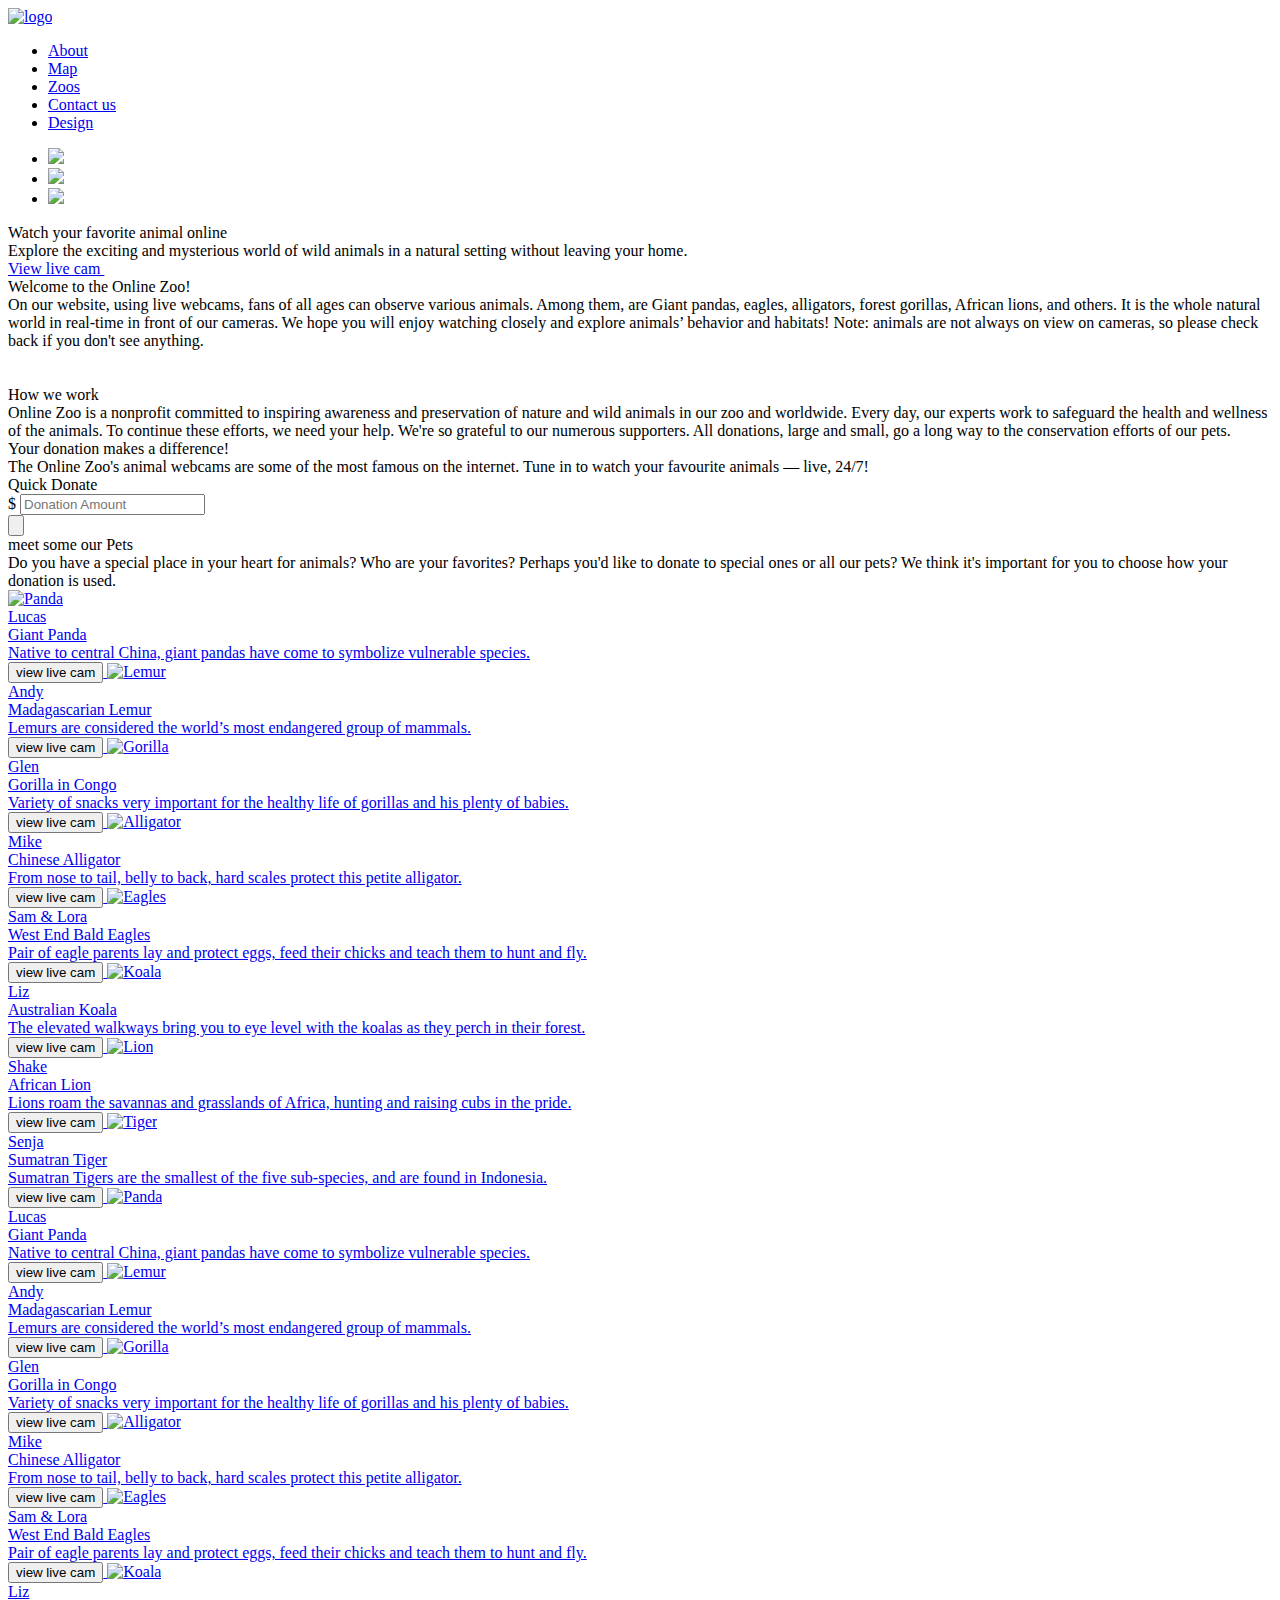
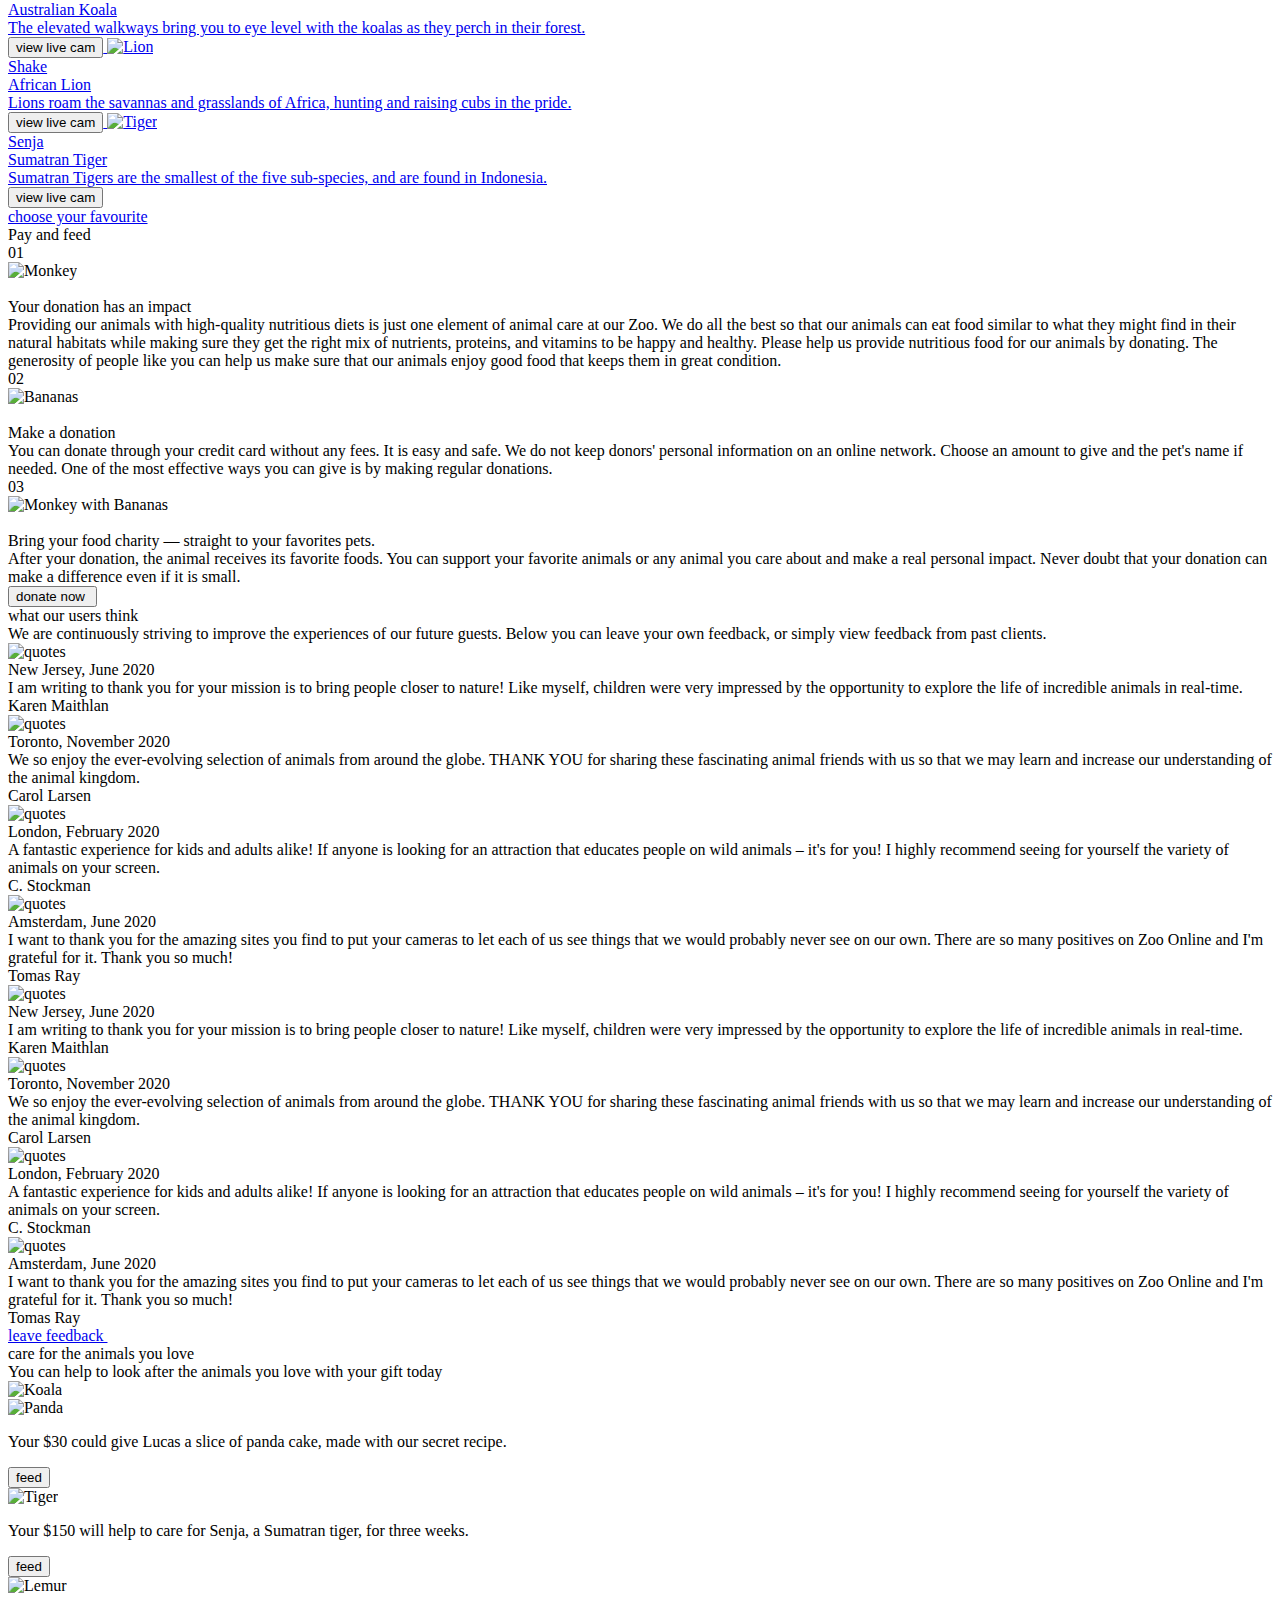
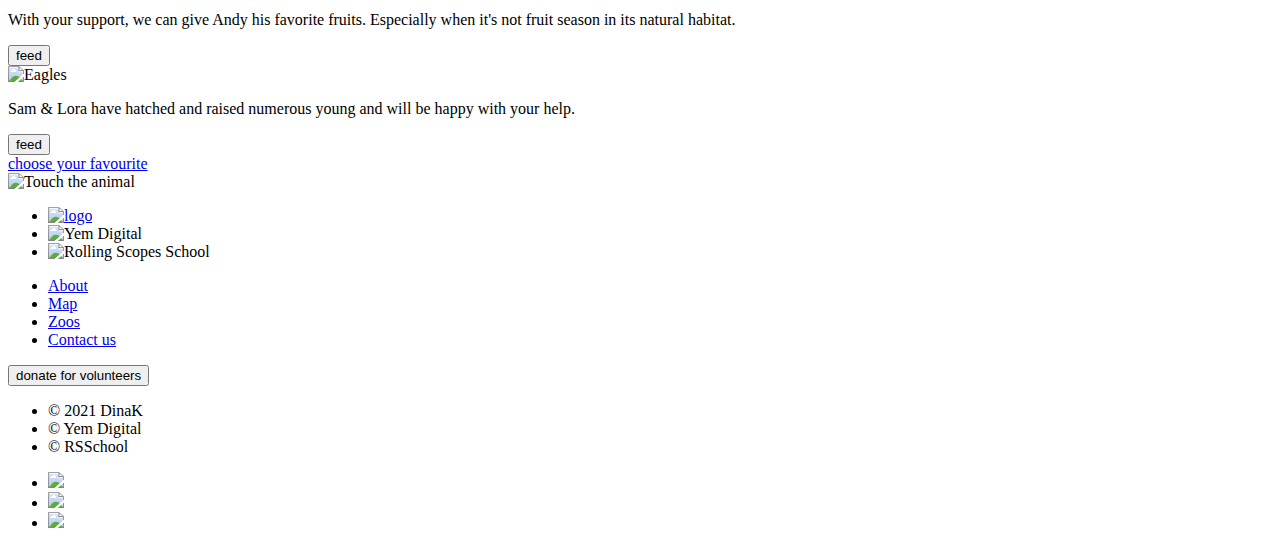
==== index.html @ c26c97a1 "feat: create index file" ====
<!DOCTYPE html>
<html lang="en">

<head id="head">
	<meta charset="UTF-8" />
	<meta name="viewport" content="width=device-width, initial-scale=1.0, maximum-scale=1.0, user-scalable=0" />

	<link rel="preconnect" href="https://fonts.gstatic.com">
	<link href="https://fonts.googleapis.com/css2?family=Montserrat:wght@400;500;600&display=swap" rel="stylesheet">

	<link rel="shortcut icon" href="./assets/icons/favicon.svg">
	<link rel="stylesheet" href="./pages/main/main.css"/>
	<link rel="stylesheet" href="./pages/main/modal.css"/>

	<title>Online Zoo</title>
</head>

<body>
	<header class="header">
		<div class="header__background">
			<div class="header__content">
				<a class="logo" href="./index.html">
					<img class="logo__img" src="./assets/icons/Logo.svg" alt="logo">
				</a>

				<div class="header__burger">
					<span></span>
				</div>

				<nav class="header__nav">
					<ul class="header__nav-list">
						<li class="header__nav-list-item">
							<a class="header__link header__nav-list-item-active text__link" href="./index.html"> About </a>
						</li>
						<li class="header__nav-list-item">
							<a class="header__link text__link" href="./pages/map/map.html"> Map </a>
						</li>
						<li class="header__nav-list-item">
							<a class="header__link text__link" href="./pages/zoos/panda.html"> Zoos </a>
						</li>
						</li>
						<li class="header__nav-list-item">
							<a class="header__link text__link" href="./pages/contacts/contacts.html"> Contact us </a>
						</li>
						</li>
						<li class="header__nav-list-item">
							<a class="header__link text__link" target="blank" href="https://www.figma.com/file/lnK11foY8Aoa6oOlDXovVN/Online-ZOO-Project"> Design </a>
						</li>
					</ul>
				</nav>

				<nav class="header__icons">
					<ul class="icons__list">
						<li class="header__icons__list-item">
							<a class="icon__link" href="https://www.youtube.com/" target="blank">
								<img class="icon__image" src="./assets/icons/YouTube.svg">
							</a>
						</li>
						<li class="header__icons__list-item">
							<a class="icon__link" href="https://www.instagram.com/" target="blank">
								<img class="icon__image" src="./assets/icons/Instagram.svg">
							</a>
						</li>
						<li class="header__icons__list-item">
							<a class="icon__link" href="https://www.facebook.com/" target="blank">
								<img class="icon__image" src="./assets/icons/Facebook.svg">
							</a>
						</li>
					</ul>
				</nav>
			</div>
		</div>
	</header>

	<main class="main">
		<section class="watch-block">
			<div class="watch-block__content">
				<div class="watch-block__content-item">
					<div class="watch-block__title"> Watch your favorite animal online </div>
					<div class="watch-block__subtitle info-text"> Explore the exciting and mysterious
						world of wild animals in a natural setting without leaving your home.
					</div>
					<a class="watch-block__button" href="../zoos/panda.html"> View live cam
						<img class="img-arrow" src="./assets/icons/arrow.svg" alt="">
					</a>
				</div>
			</div>
		</section>

		<section class="welcome-block">
			<div class="welcome-block__content">
				<div class="welcome-block__first">
					<div class="welcome-block__content-item">
						<div class="welcome-block__title block-title"> Welcome to the Online Zoo! </div>
						<div class="welcome-block__subtitle info-text"> On our website, using
							live webcams, fans of all ages can observe various animals.
							Among them, are Giant pandas, eagles, alligators, forest gorillas,
							African lions, and others. It is the whole natural world in real-time
							in front of our cameras. <span>We hope you will enjoy watching closely
								and explore animals’ behavior and habitats! Note: animals are not
								always on view on cameras, so please check back if you don't see
								anything.</span>
						</div>
					</div>
					<img src="./assets/images/welcome-1.png" alt="" class="welcome-block__img">
				</div>

				<div class="welcome-block__second">
					<img src="./assets/images/welcome-2.png" alt="" class="welcome-block__img">
					<div class="welcome-block__content-item">
						<div class="welcome-block__title block-title"> How we work </div>
						<div class="welcome-block__subtitle info-text"> Online Zoo is a
							nonprofit committed to inspiring awareness and preservation of
							nature and wild animals in our zoo and worldwide. <span>Every day,
							our experts work to safeguard the health and wellness of the
							animals.</span> To continue these efforts, we need your help. We're so
							grateful to our <span>numerous</span> supporters. All donations, large and
							small, go a long way to the conservation efforts of our pets.
						</div>
					</div>
				</div>

			</div>
		</section>

		<section class="donate-block">
			<div class="donate-block__content">
				<div class="donate-block__info">
					<div class="donate-block__title">
						Your donation makes a difference!
					</div>
					<div class="donate-block__subtitle">
						The Online Zoo's animal webcams are some of the most famous on the
						internet. Tune in to watch your favourite animals — live, 24/7!
					</div>
				</div>

				<div class="donate-block__quick">
					<div class="donate-block__quick-title"> Quick Donate </div>
					<form class="donate-block__quick-donate-form">
						<div class="donate-block__quick-donate">
							<span> $ </span>
							<input class="donate-block__quick-donate-input" type="number" maxlength="4" placeholder="Donation Amount">
						</div>
						<button class="donate-block__quick-donate-button">
							<img class="img-arrow" src="./assets/icons/arrow.svg" alt="">
						</button>
					</form>
				</div>
			</div>
		</section>

		<section class="meet-block" id="meet-block">
			<div class="meet-block__content">
				<div class="meet-block__slider-gradient"></div>
				<div class="meet-block__info">
					<div class="meet-block__title block-title"> meet some our Pets </div>
					<div class="meet-block__subtitle"> Do you have a special place in your heart for animals? Who are
						your
						favorites? Perhaps you'd like to donate to special ones or all our pets? We think it's important for you to
						choose how your donation is used. </div>

					<div class="meet-block__arrows">
						<div class="meet-block__arrow button-left"></div>
						<div class="meet-block__arrow button-right"></div>
					</div>

					<div class="meet-block__slider">
						<div class="meet-block__slider-cards">
							<a class="meet-block__card" href="./pages/zoos/panda.html">
								<img class="meet-block__card-image" src="./assets/images/panda.png" alt="Panda">
								<div class="meet-block__card-name info-text"> Lucas </div>
								<div class="meet-block__card-type"> Giant Panda </div>
								<div class="meet-block__card-info info-text"> Native to central China, giant pandas have come to symbolize vulnerable
									species. </div>
								<button class="meet-block__card-button"> view live cam </button>
							</a>

							<a class="meet-block__card" href="./pages/zoos/lemur.html">
								<img class="meet-block__card-image" src="./assets/images/lemur.png" alt="Lemur">
								<div class="meet-block__card-name info-text"> Andy </div>
								<div class="meet-block__card-type"> Madagascarian Lemur </div>
								<div class="meet-block__card-info info-text"> Lemurs are considered the world’s most endangered group of mammals.<br>   
								</div>
								<button class="meet-block__card-button"> view live cam </button>
							</a>

							<a class="meet-block__card" href="./pages/zoos/gorilla.html">
								<img class="meet-block__card-image" src="./assets/images/gorilla.png" alt="Gorilla">
								<div class="meet-block__card-name info-text"> Glen </div>
								<div class="meet-block__card-type"> Gorilla in Congo </div>
								<div class="meet-block__card-info info-text"> Variety of snacks very important for the healthy life of gorillas and
									his
									plenty of babies. </div>
								<button class="meet-block__card-button"> view live cam </button>
							</a>

							<a class="meet-block__card" href="./pages/main/error.html">
								<img class="meet-block__card-image" src="./assets/images/alligator.png" alt="Alligator">
								<div class="meet-block__card-name info-text"> Mike </div>
								<div class="meet-block__card-type"> Chinese Alligator </div>
								<div class="meet-block__card-info info-text"> From nose to tail, belly to back, hard scales protect this petite
									alligator. </div>
								<button class="meet-block__card-button"> view live cam </button>
							</a>

							<a class="meet-block__card" href="./pages/zoos/eagle.html">
								<img class="meet-block__card-image" src="./assets/images/eagle.png" alt="Eagles">
								<div class="meet-block__card-name info-text"> Sam & Lora </div>
								<div class="meet-block__card-type"> West End Bald Eagles </div>
								<div class="meet-block__card-info info-text"> Pair of eagle parents lay and protect eggs, feed their chicks and teach
									them to hunt and fly. </div>
								<button class="meet-block__card-button"> view live cam </button>
							</a>

							<a class="meet-block__card" href="./pages/main/error.html">
								<img class="meet-block__card-image" src="./assets/images/koala.png" alt="Koala">
								<div class="meet-block__card-name info-text"> Liz </div>
								<div class="meet-block__card-type"> Australian Koala </div>
								<div class="meet-block__card-info info-text"> The elevated walkways bring you to eye level with the koalas as they
									perch in their forest. </div>
								<button class="meet-block__card-button"> view live cam </button>
							</a>

							<a class="meet-block__card" href="./pages/main/error.html">
								<img class="meet-block__card-image" src="./assets/images/lion.png" alt="Lion">
								<div class="meet-block__card-name info-text"> Shake </div>
								<div class="meet-block__card-type"> African Lion </div>
								<div class="meet-block__card-info info-text"> Lions roam the savannas and grasslands of Africa, hunting and raising
									cubs in the pride. </div>
								<button class="meet-block__card-button"> view live cam </button>
							</a>

							<a class="meet-block__card" href="./pages/main/error.html">
								<img class="meet-block__card-image" src="./assets/images/tiger.png" alt="Tiger">
								<div class="meet-block__card-name info-text"> Senja </div>
								<div class="meet-block__card-type"> Sumatran Tiger </div>
								<div class="meet-block__card-info info-text"> Sumatran Tigers are the smallest of the five sub-species, and are found
									in Indonesia. </div>
								<button class="meet-block__card-button"> view live cam </button>
							</a>


							<a class="meet-block__card" href="./pages/zoos/panda.html">
								<img class="meet-block__card-image" src="./assets/images/panda.png" alt="Panda">
								<div class="meet-block__card-name info-text"> Lucas </div>
								<div class="meet-block__card-type"> Giant Panda </div>
								<div class="meet-block__card-info info-text"> Native to central China, giant pandas have come to symbolize vulnerable
									species. </div>
								<button class="meet-block__card-button"> view live cam </button>
							</a>

							<a class="meet-block__card" href="./pages/zoos/lemur.html">
								<img class="meet-block__card-image" src="./assets/images/lemur.png" alt="Lemur">
								<div class="meet-block__card-name info-text"> Andy </div>
								<div class="meet-block__card-type"> Madagascarian Lemur </div>
								<div class="meet-block__card-info info-text"> Lemurs are considered the world’s most endangered group of mammals.
								</div>
								<button class="meet-block__card-button"> view live cam </button>
							</a>

							<a class="meet-block__card" href="./pages/zoos/gorilla.html">
								<img class="meet-block__card-image" src="./assets/images/gorilla.png" alt="Gorilla">
								<div class="meet-block__card-name info-text"> Glen </div>
								<div class="meet-block__card-type"> Gorilla in Congo </div>
								<div class="meet-block__card-info info-text"> Variety of snacks very important for the healthy life of gorillas and
									his
									plenty of babies. </div>
								<button class="meet-block__card-button"> view live cam </button>
							</a>

							<a class="meet-block__card" href="./pages/main/error.html">
								<img class="meet-block__card-image" src="../../assets/images/alligato.png" alt="Alligator">
								<div class="meet-block__card-name info-text"> Mike </div>
								<div class="meet-block__card-type"> Chinese Alligator </div>
								<div class="meet-block__card-info info-text"> From nose to tail, belly to back, hard scales protect this petite
									alligator. </div>
								<button class="meet-block__card-button"> view live cam </button>
							</a>

							<a class="meet-block__card" href="./pages/zoos/eagle.html">
								<img class="meet-block__card-image" src="./assets/images/eagle.png" alt="Eagles">
								<div class="meet-block__card-name info-text"> Sam & Lora </div>
								<div class="meet-block__card-type"> West End Bald Eagles </div>
								<div class="meet-block__card-info info-text"> Pair of eagle parents lay and protect eggs, feed their chicks and teach
									them to hunt and fly. </div>
								<button class="meet-block__card-button"> view live cam </button>
							</a>

							<a class="meet-block__card" href="./pages/main/error.html">
								<img class="meet-block__card-image" src="../../assets/images/koala.png" alt="Koala">
								<div class="meet-block__card-name info-text"> Liz </div>
								<div class="meet-block__card-type"> Australian Koala </div>
								<div class="meet-block__card-info info-text"> The elevated walkways bring you to eye level with the koalas as they
									perch in their forest. </div>
								<button class="meet-block__card-button"> view live cam </button>
							</a>

							<a class="meet-block__card" href="./pages/main/error.html">
								<img class="meet-block__card-image" src="../../assets/images/lion.png" alt="Lion">
								<div class="meet-block__card-name info-text"> Shake </div>
								<div class="meet-block__card-type"> African Lion </div>
								<div class="meet-block__card-info info-text"> Lions roam the savannas and grasslands of Africa, hunting and raising
									cubs in the pride. </div>
								<button class="meet-block__card-button"> view live cam </button>
							</a>

							<a class="meet-block__card" href="./pages/main/error.html">
								<img class="meet-block__card-image" src="../../assets/images/tiger.png" alt="Tiger">
								<div class="meet-block__card-name info-text"> Senja </div>
								<div class="meet-block__card-type"> Sumatran Tiger </div>
								<div class="meet-block__card-info info-text"> Sumatran Tigers are the smallest of the five sub-species, and are found
									in Indonesia. </div>
								<button class="meet-block__card-button"> view live cam </button>
							</a>
						</div>
					</div>

					<a class="meet-block__button" href="../map/map.html"> choose your favourite </a>
				</div>
			</div>
		</section>

		<section class="feed-block">
			<div class="feed-block__content">
				<div class="feed-block__title block-title mobile white"> Pay and feed </div>

				<div class="feed-block__section">
					<div class="feed-block__first">
						<div class="feed-block__number"> 01 </div>
						<div class="feed-block__border"></div>
					</div>
					<div class="feed-block__second">
						<img class="feed-block__image" src="./assets/images/feed-monkey.png" alt="Monkey">
						<div class="feed-block__info">
							<img class="feed-block__icon" src="./assets/icons/feed-1.svg" alt="">
							<div class="feed-block__info-title">
								Your donation has an impact
							</div>
							<div class="feed-block__info-subtitle feed-block__info-subtitle-first info-text">
								Providing our animals with high-quality nutritious diets is just one
								element of animal care at our Zoo. We do all the best so that
								our animals can eat food similar to what they might find in
								their natural habitats while making sure they get the right
								mix of nutrients, proteins, and vitamins to be happy and healthy.
								Please help us provide nutritious food for our animals by donating.
								<span>The generosity of people like you can help us make sure that
								our animals enjoy good food that keeps them in great condition.</span>
							</div>
						</div>

					</div>
				</div>

				<div class="feed-block__section">
					<div class="feed-block__first">
						<div class="feed-block__number"> 02 </div>
						<div class="feed-block__border"></div>
					</div>
					<div class="feed-block__second">
						<img class="feed-block__image" src="./assets/images/feed-banana.png" alt="Bananas">
						<div class="feed-block__info">
							<img class="feed-block__icon" src="./assets/icons/feed-2.svg" alt="">
							<div class="feed-block__info-title">
								Make a donation
							</div>
							<div class="feed-block__info-subtitle info-text">
								You can donate through your credit card without any fees. It is easy and safe.
								We do not keep donors' personal information on an online network. Choose an amount
								to give and the pet's name if needed. <span>One of the most effective ways you can give
								is by making regular donations.</span>
							</div>
						</div>

					</div>
				</div>

				<div class="feed-block__section feed-block__third-section">
					<div class="feed-block__first">
						<div class="feed-block__number"> 03 </div>
						<div class="feed-block__border"></div>
					</div>
					<div class="feed-block__second">
						<img class="feed-block__image" src="./assets/images/monkey-with-banana.png" alt="Monkey with Bananas">
						<div class="feed-block__info">
							<img class="feed-block__icon" src="./assets/icons/feed-3.svg" alt="">
							<div class="feed-block__info-title">
								Bring your food charity — straight to your favorites pets.
							</div>
							<div class="feed-block__info-subtitle info-text">
								After your donation, the animal receives its favorite foods. You can support
								your favorite animals or any animal you care about and make a
								real personal impact. Never doubt that your donation can make a
								difference even if it is small.
							</div>
						</div>
					</div>
				</div>

				<button class="feed-block__button">donate now
					<img class="img-arrow" src="./assets/icons/arrow.svg" alt="">
				</button>
			</div>
		</section>

		<section class="users-block">
			<div class="users-block__content">
				<div class="users-block__content-item">
					<div class="users-block__info">
						<div class="users-block__info-item">
							<div class="users-block__title white  block-title mobile"> what our users think </div>
							<div class="users-block__subtitle info-text"> We are continuously striving to improve
								the experiences of our future guests. Below you can leave your own feedback,
								or simply view feedback from past clients.
							</div>
						</div>

						<div class="users-block__carousel">
							<div class="users-block__cards">
								<div class="users-block__card">
									<img class="users-block__icon" src="./assets/icons/quotes.svg" alt="quotes">
									<div class="users-block__place"> New Jersey, June 2020 </div>
									<div class="users-block__info-text info-text"> I am writing to thank you for your mission is to bring people closer
										to nature! Like myself, children were very impressed by the opportunity to explore the life of
										incredible animals in real-time. </div>
									<div class="users-block__autor"> Karen Maithlan </div>
								</div>

								<div class="users-block__card">
									<img class="users-block__icon" src="./assets/icons/quotes.svg" alt="quotes">
									<div class="users-block__place"> Toronto, November 2020 </div>
									<div class="users-block__info-text info-text"> We so enjoy the ever-evolving selection of animals from around the
										globe. THANK YOU for sharing these fascinating animal friends with us so that we may learn and
										increase our understanding of the animal kingdom. </div>
									<div class="users-block__autor"> Carol Larsen </div>
								</div>

								<div class="users-block__card">
									<img class="users-block__icon" src="./assets/icons/quotes.svg" alt="quotes">
									<div class="users-block__place"> London, February 2020 </div>
									<div class="users-block__info-text info-text"> A fantastic experience for kids and adults alike! If anyone is
										looking for an attraction that educates people on wild animals – it's for you! I highly recommend
										seeing for yourself the variety of animals on your screen. </div>
									<div class="users-block__autor"> C. Stockman </div>
								</div>

								<div class="users-block__card">
									<img class="users-block__icon" src="./assets/icons/quotes.svg" alt="quotes">
									<div class="users-block__place"> Amsterdam, June 2020 </div>
									<div class="users-block__info-text info-text"> I want to thank you for the amazing sites you find to put your
										cameras to let each of us see things that we would probably never see on our own. There are so many
										positives on Zoo Online and I'm grateful for it. Thank you so much! </div>
									<div class="users-block__autor"> Tomas Ray </div>
								</div>

								<div class="users-block__card">
									<img class="users-block__icon" src="./assets/icons/quotes.svg" alt="quotes">
									<div class="users-block__place"> New Jersey, June 2020 </div>
									<div class="users-block__info-text info-text"> I am writing to thank you for your mission is to bring people closer
										to nature! Like myself, children were very impressed by the opportunity to explore the life of
										incredible animals in real-time. </div>
									<div class="users-block__autor"> Karen Maithlan </div>
								</div>

								<div class="users-block__card">
									<img class="users-block__icon" src="./assets/icons/quotes.svg" alt="quotes">
									<div class="users-block__place"> Toronto, November 2020 </div>
									<div class="users-block__info-text info-text"> We so enjoy the ever-evolving selection of animals from around the
										globe. THANK YOU for sharing these fascinating animal friends with us so that we may learn and
										increase our understanding of the animal kingdom. </div>
									<div class="users-block__autor"> Carol Larsen </div>
								</div>

								<div class="users-block__card">
									<img class="users-block__icon" src="./assets/icons/quotes.svg" alt="quotes">
									<div class="users-block__place"> London, February 2020 </div>
									<div class="users-block__info-text info-text"> A fantastic experience for kids and adults alike! If anyone is
										looking for an attraction that educates people on wild animals – it's for you! I highly recommend
										seeing for yourself the variety of animals on your screen. </div>
									<div class="users-block__autor"> C. Stockman </div>
								</div>

								<div class="users-block__card">
									<img class="users-block__icon" src="./assets/icons/quotes.svg" alt="quotes">
									<div class="users-block__place"> Amsterdam, June 2020 </div>
									<div class="users-block__info-text info-text"> I want to thank you for the amazing sites you find to put your
										cameras to let each of us see things that we would probably never see on our own. There are so many
										positives on Zoo Online and I'm grateful for it. Thank you so much! </div>
									<div class="users-block__autor"> Tomas Ray </div>
								</div>

							</div>
						</div>

						<div class="users-block__dots">
							<div class="users-block__dot active"></div>
							<div class="users-block__dot"></div>
							<div class="users-block__dot"></div>
							<div class="users-block__dot"></div>
						</div>
					</div>

					<div class="users-block__arrows">
						<div class="users-block__arrow button-left"></div>
						<div class="users-block__arrow button-right"></div>
					</div>

					<a class="users-block__button" href="#"> leave feedback 
						<img class="img-arrow" src="./assets/icons/arrow.svg" alt="">
					</a>

				</div>
			</div>
		</section>

		<section class="care-block" id="care-block">
			<div class="care-block__content">

				<div class="care-block__title block-title mobile"> care for the animals you love </div>
				<div class="care-block__subtitle info-text"> You can help to look after the animals you love with your gift
					today </div>
					
				<div class="care-block__cards">
					<div class="care-block__cards-item">
						<div class="care-block__card not-active">
							<img class="care-block__card-image care-block__card-image-big" src="./assets/images/feed-koala.png" alt="Koala">
						</div>

						<div class="care-block__card">
							<img class="care-block__card-image" src="./assets/images/feed-panda.png" alt="Panda">
							<div class="care-block__card-info">
								<p class="care-block__card-text"> Your $30 could give Lucas a slice of panda cake,
									made with our secret recipe. </p>
								<button class="care-block__card-button"> feed </button>
							</div>
						</div>

						<div class="care-block__card">
							<img class="care-block__card-image" src="./assets/images/feed-tiger.png" alt="Tiger">
							<div class="care-block__card-info">
								<p class="care-block__card-text"> Your $150 will help to care for Senja, a
									Sumatran tiger, for three weeks.</p>
								<button class="care-block__card-button"> feed </button>
							</div>
						</div>

						<div class="care-block__card">
							<img class="care-block__card-image" src="./assets/images/feed-lemur.png" alt="Lemur">
							<div class="care-block__card-info">
								<p class="care-block__card-text"> With your support, we can give Andy his favorite fruits.
									Especially when it's not fruit season in its natural habitat.	</p>
								<button class="care-block__card-button"> feed </button>
							</div>
						</div>

						<div class="care-block__card">
							<img class="care-block__card-image" src="./assets/images/feed-eagles.png" alt="Eagles">
							<div class="care-block__card-info">
								<p class="care-block__card-text"> Sam & Lora have hatched and raised numerous young and
									will be happy with your help. </p>
								<button class="care-block__card-button"> feed </button>
							</div>
						</div>
					</div>
				</div>

				<div class="care-block__dots">
					<div class="care-block__dot active"></div>
					<div class="care-block__dot"></div>
					<div class="care-block__dot"></div>
					<div class="care-block__dot"></div>
				</div>

				<a class="care-block__button" href="../map/map.html"> choose your favourite </a>
			</div>
		</section>

		<img class="care-block__image" src="./assets/images/touch-the-animal-2.png" alt="Touch the animal">

	</main>

	<footer class="footer">
		<div class="footer__content">
			<section class="footer__navigation">
				<ul class="footer__partners">
					<li class="footer__partner">
						<a class="logo" href="../main/index.html">
							<img class="logo__img" src="./assets/icons/Logo-white.svg" title="Online Zoo" alt="logo">
						</a>
					</li>
					<li class="footer__partner">
						<img src="./assets/icons/Yem-Digital.svg" title="Yem Digital">
					</li>
					<li class="footer__partner">
						<img src="./assets/icons/RSSchool.svg" title="Rolling Scopes School">
					</li>
				</ul>

				<nav class="footer__nav">
					<ul class="footer__nav-list">
						<li class="footer__nav-list-item">
							<a class="text__link footer__link" href="#"> About </a>
						</li>
						<li class="footer__nav-list-item">
							<a class="text__link footer__link" href="./pages/map/map.html"> Map </a>
						</li>
						<li class="footer__nav-list-item">
							<a class="text__link footer__link" href="./pages/zoos/panda.html"> Zoos </a>
						</li>
						</li>
						<li class="footer__nav-list-item">
							<a class="text__link footer__link" href="./pages/contacts/contacts.html"> Contact us </a>
						</li>
					</ul>
				</nav>

				<button class="footer__button"> donate for volunteers </button>
			</section>

			<div class="footer__border-first"></div>

			<section class="footer__info">
				<ul class="footer__copyrights">
					<li class="footer__copyrights-item info-text"> © 2021 DinaK </li>
					<li class="footer__copyrights-item info-text"> © Yem Digital </li>
					<li class="footer__copyrights-item info-text"> © RSSchool </li>
				</ul>

				<div class="footer__border-second"></div>

				<nav class="footer__icons">
					<ul class="icons__list">
						<li class="footer__icons__list-item">
							<a class="icon__link" href="https://www.youtube.com/" target="blank">
								<img class="icon__image" src="./assets/icons/YouTube.svg">
							</a>
						</li>
						<li class="footer__icons__list-item">
							<a class="icon__link" href="https://www.instagram.com/" target="blank">
								<img class="icon__image" src="./assets/icons/Instagram.svg">
							</a>
						</li>
						<li class="footer__icons__list-item">
							<a class="icon__link" href="https://www.facebook.com/" target="blank">
								<img class="icon__image" src="./assets/icons/Facebook.svg">
							</a>
						</li>
					</ul>
				</nav>
			</section>
		</div>
	</footer>

	<script src="./pages/main/main.js" type="module"></script>
</body>
</html>
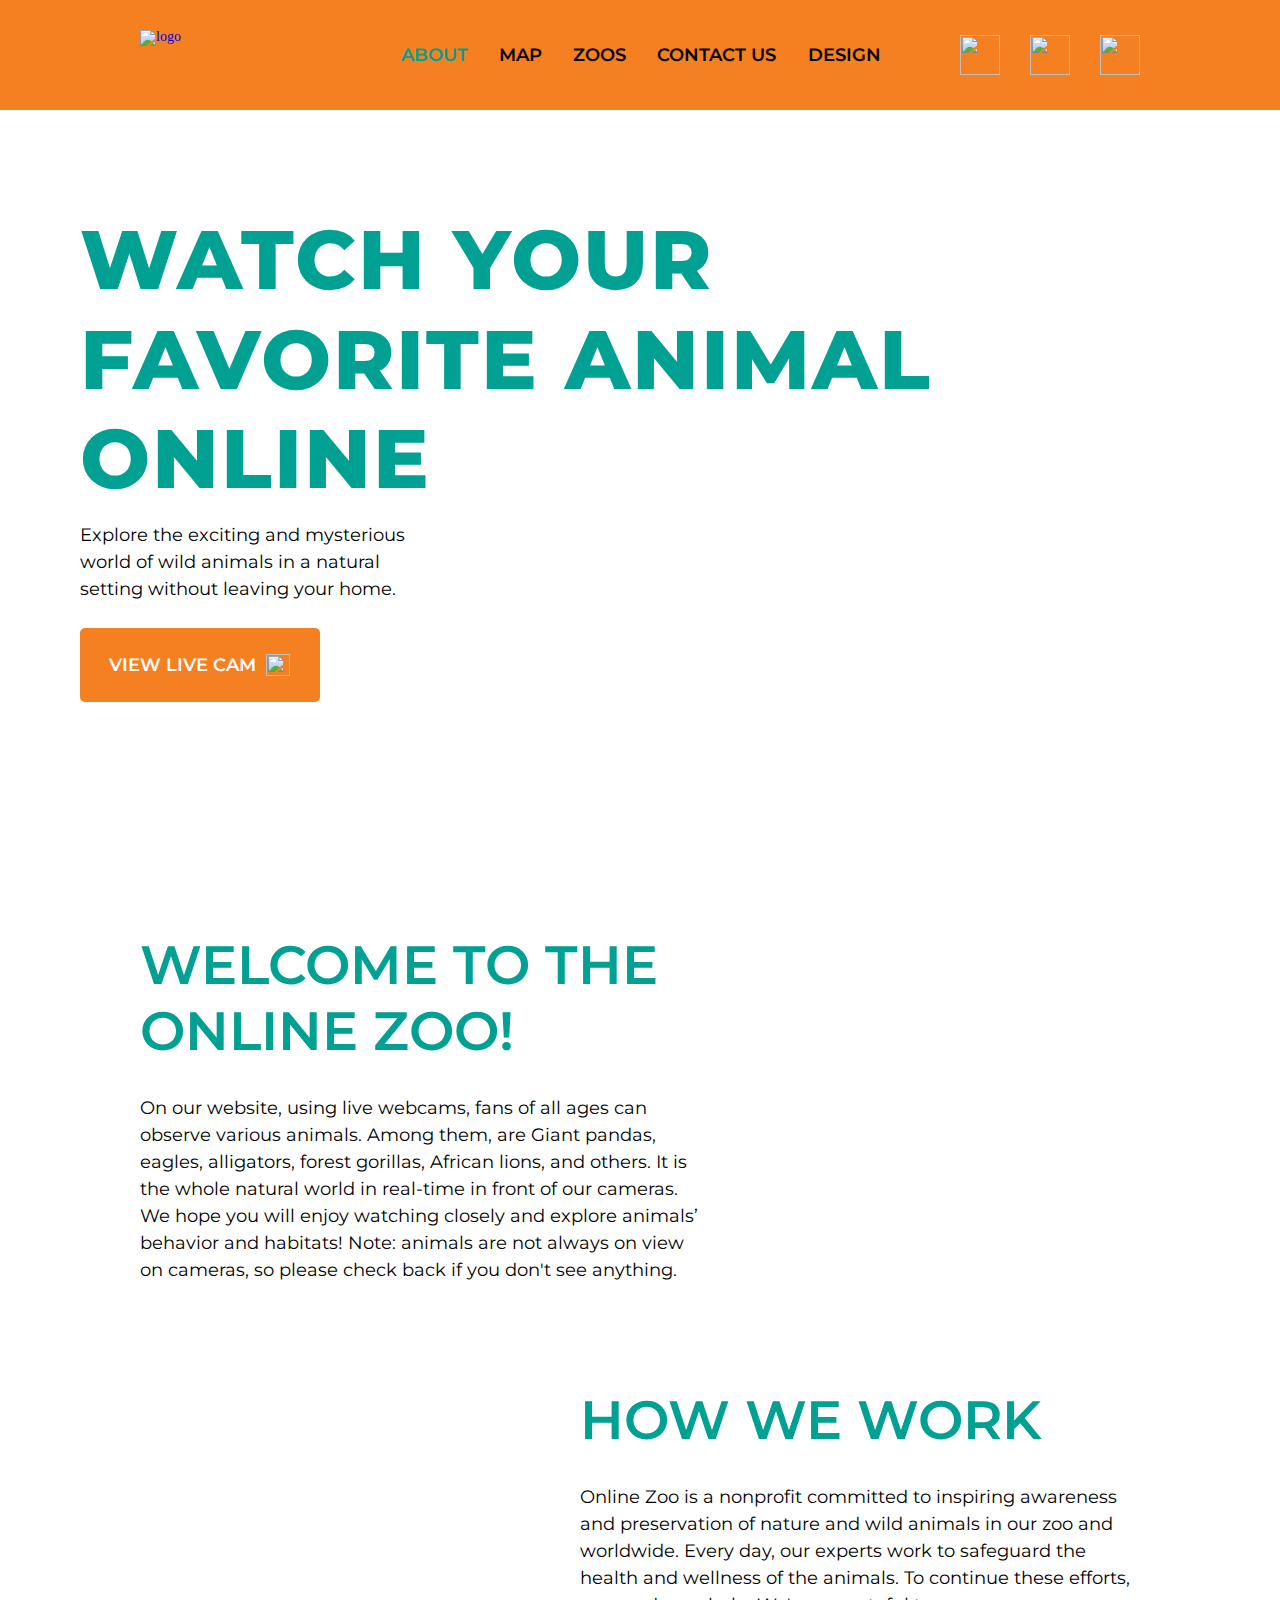
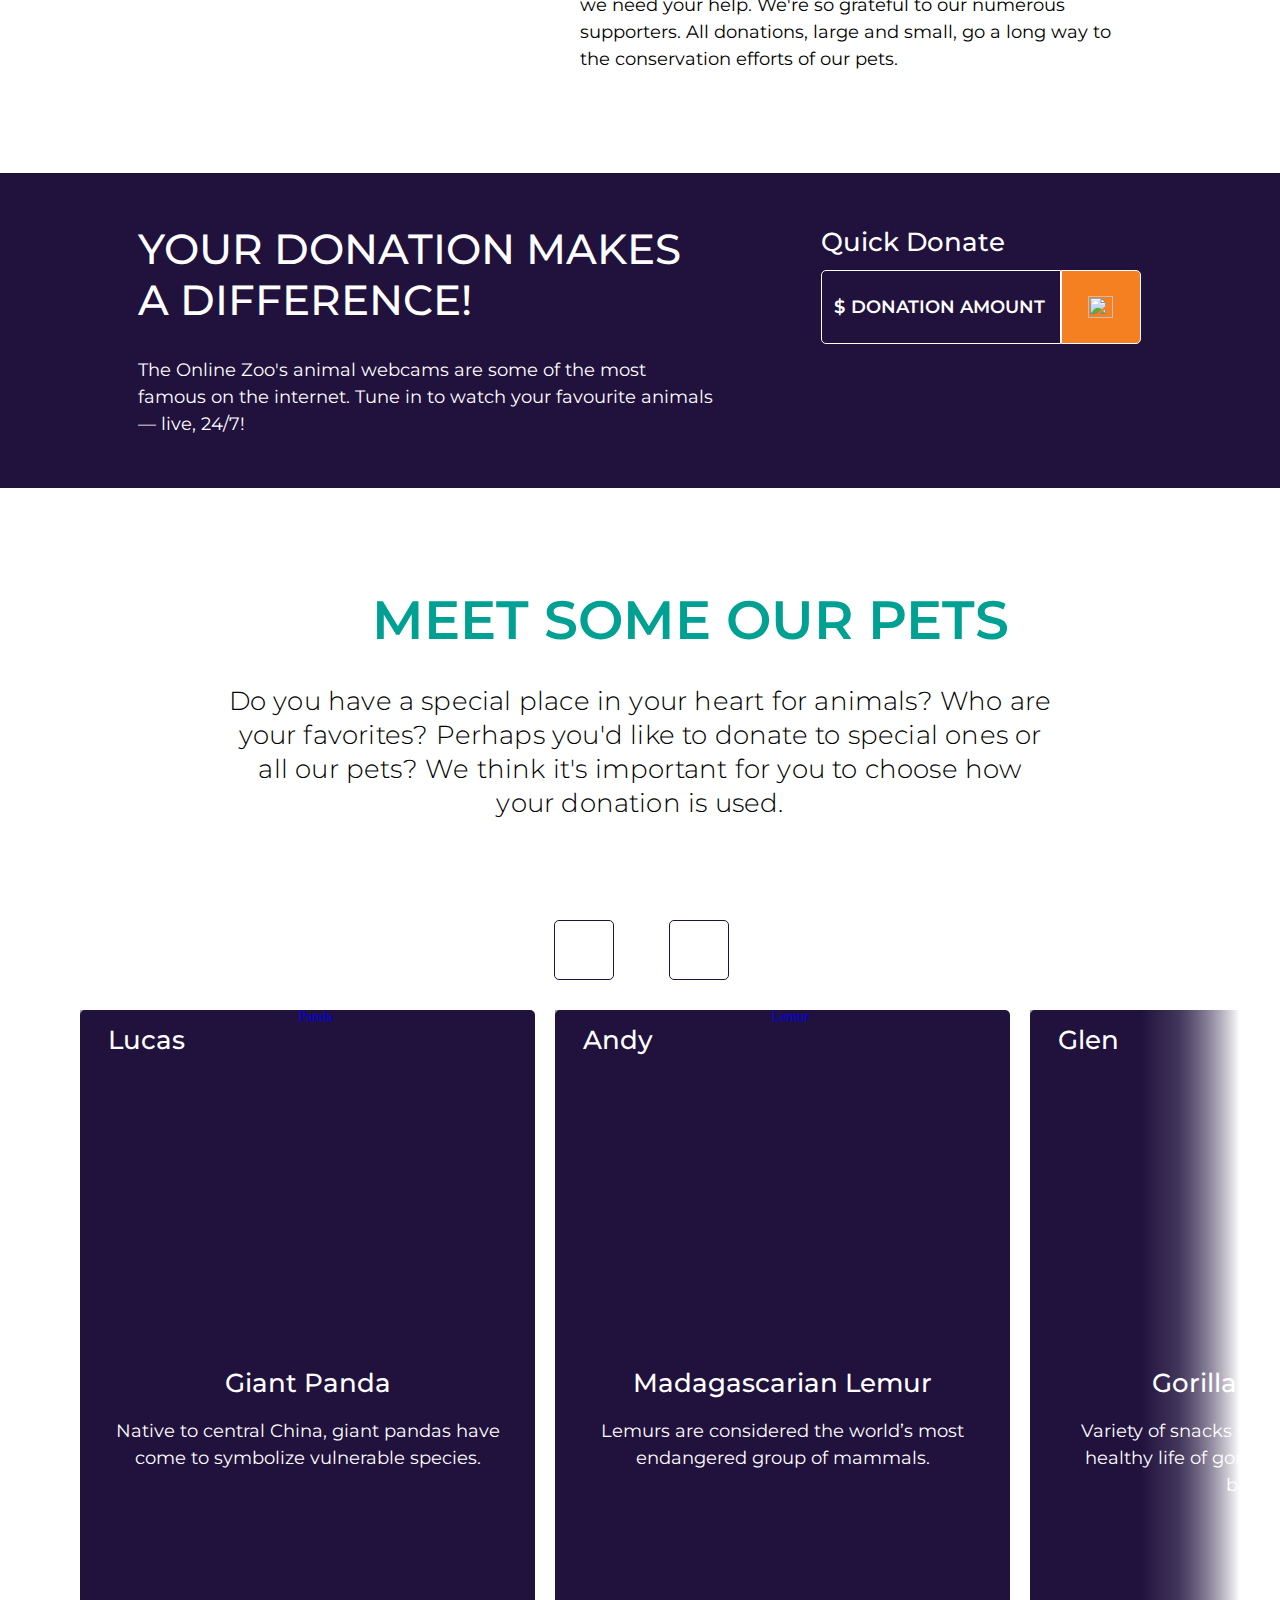
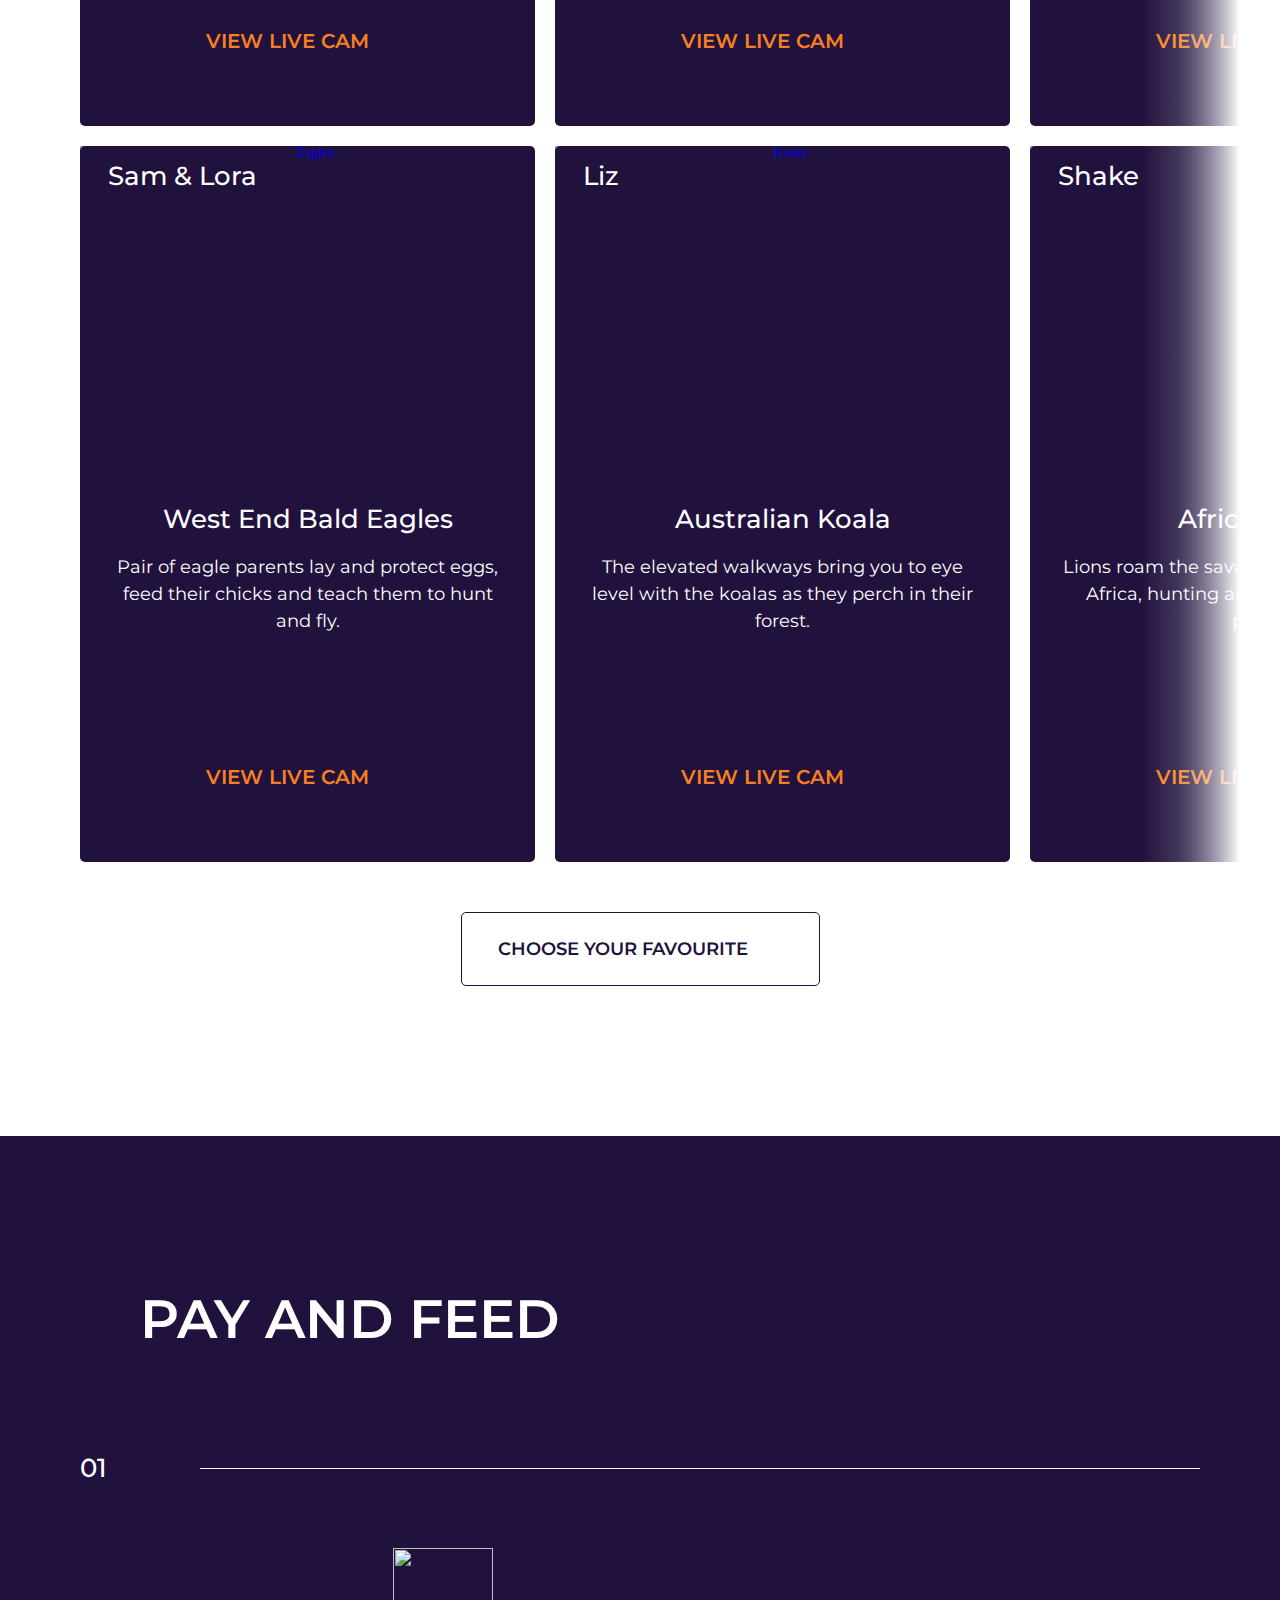
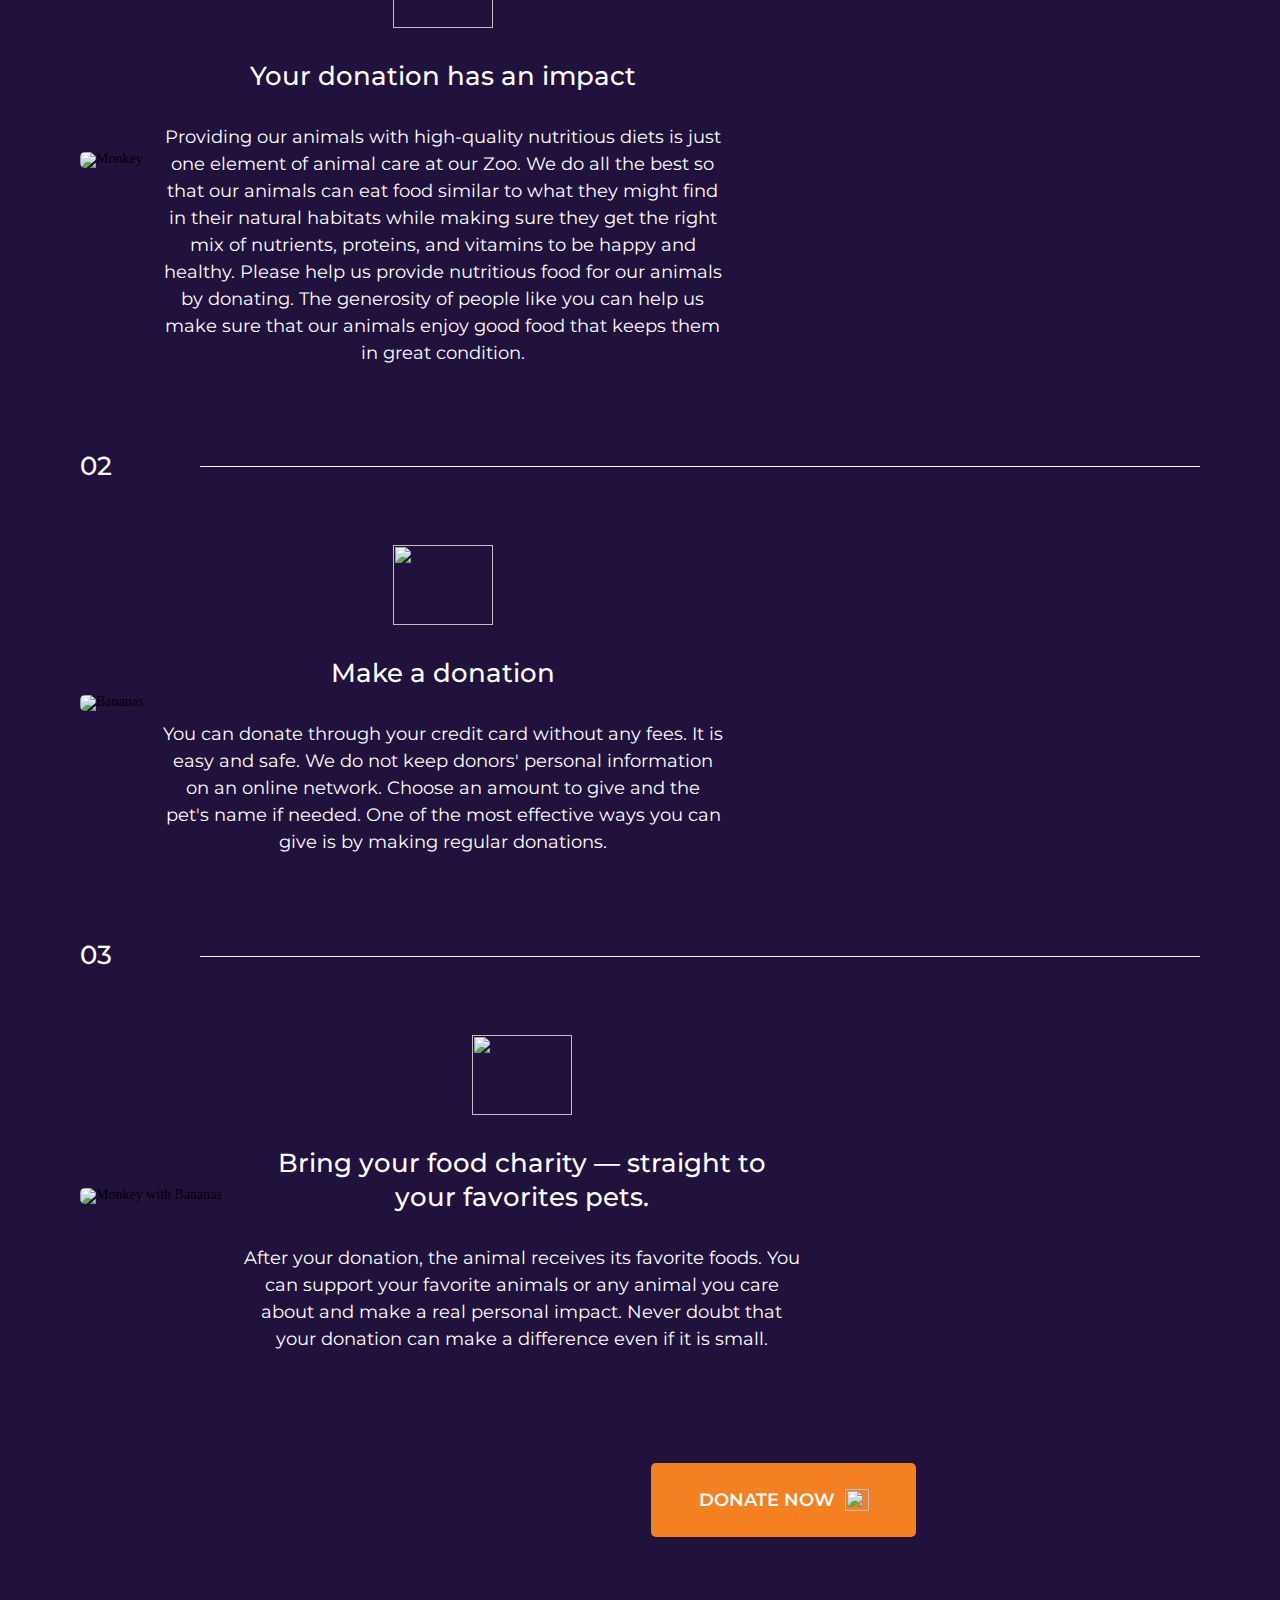
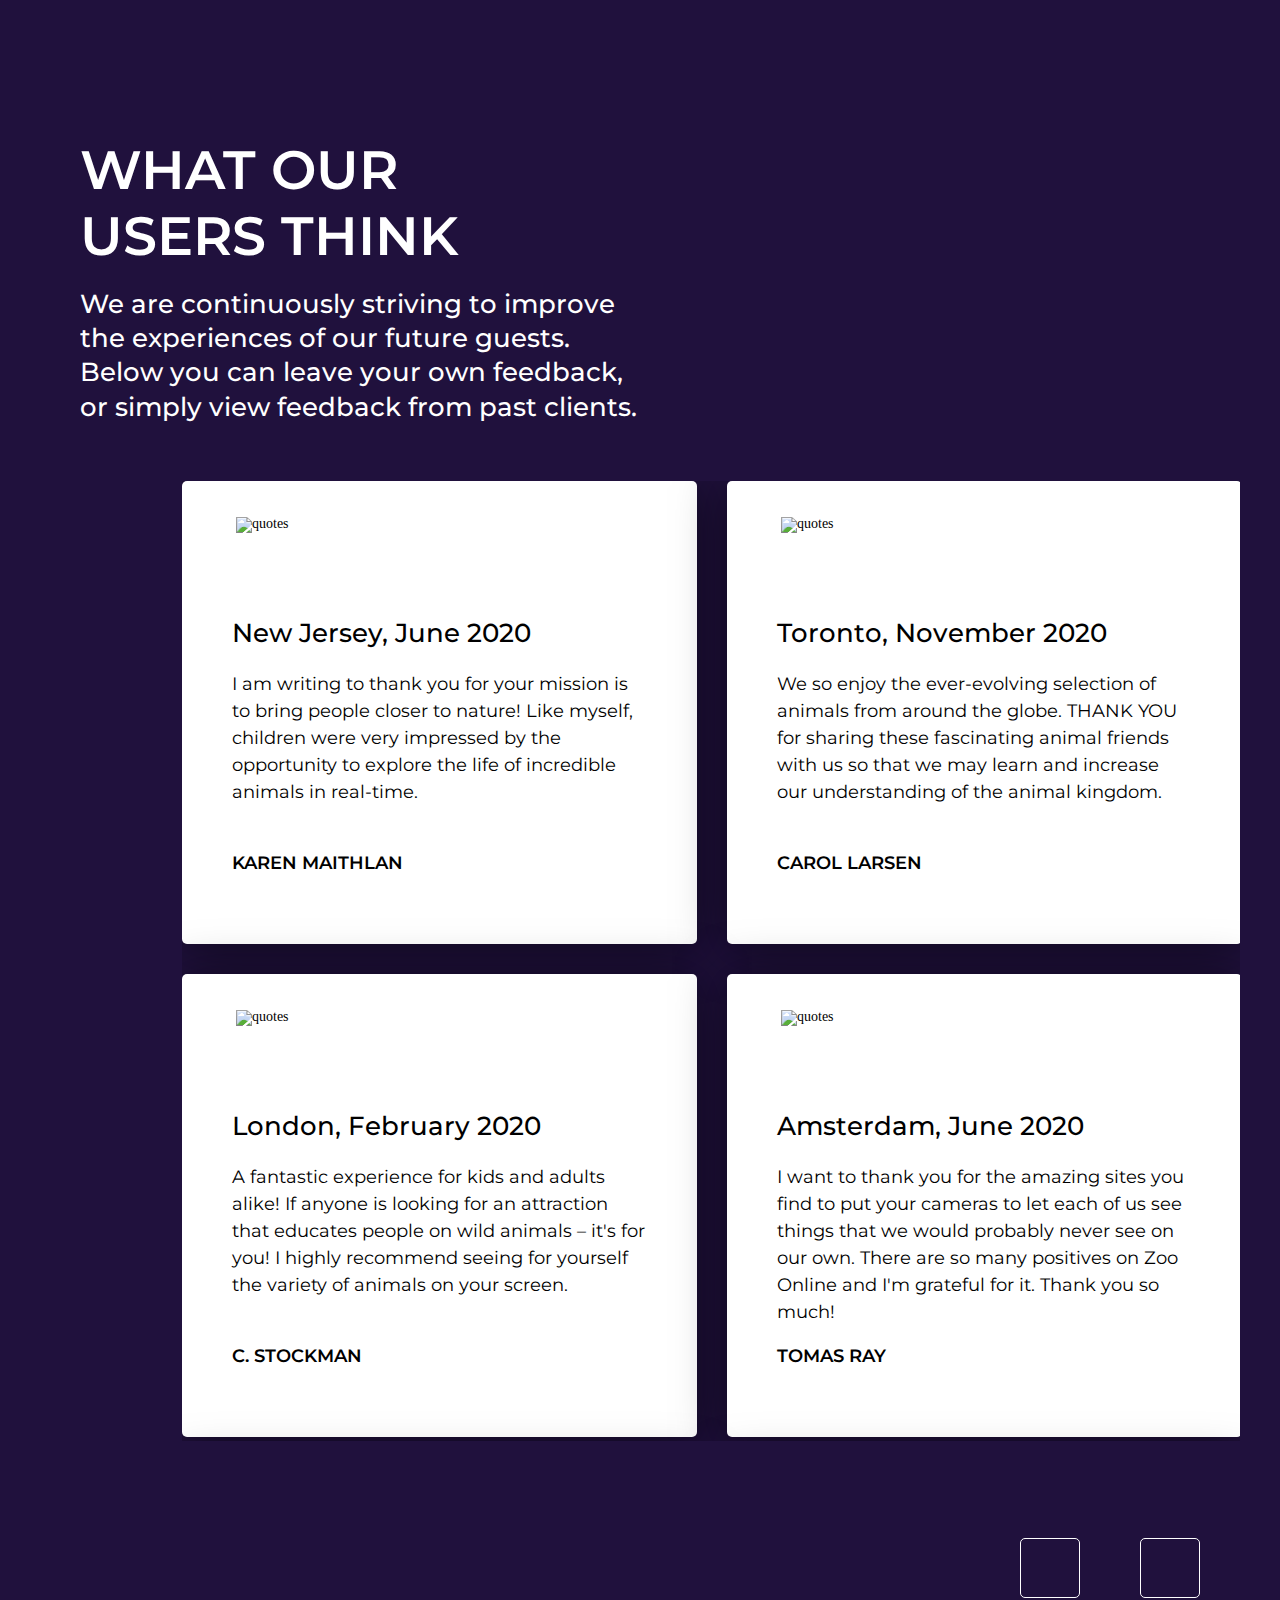
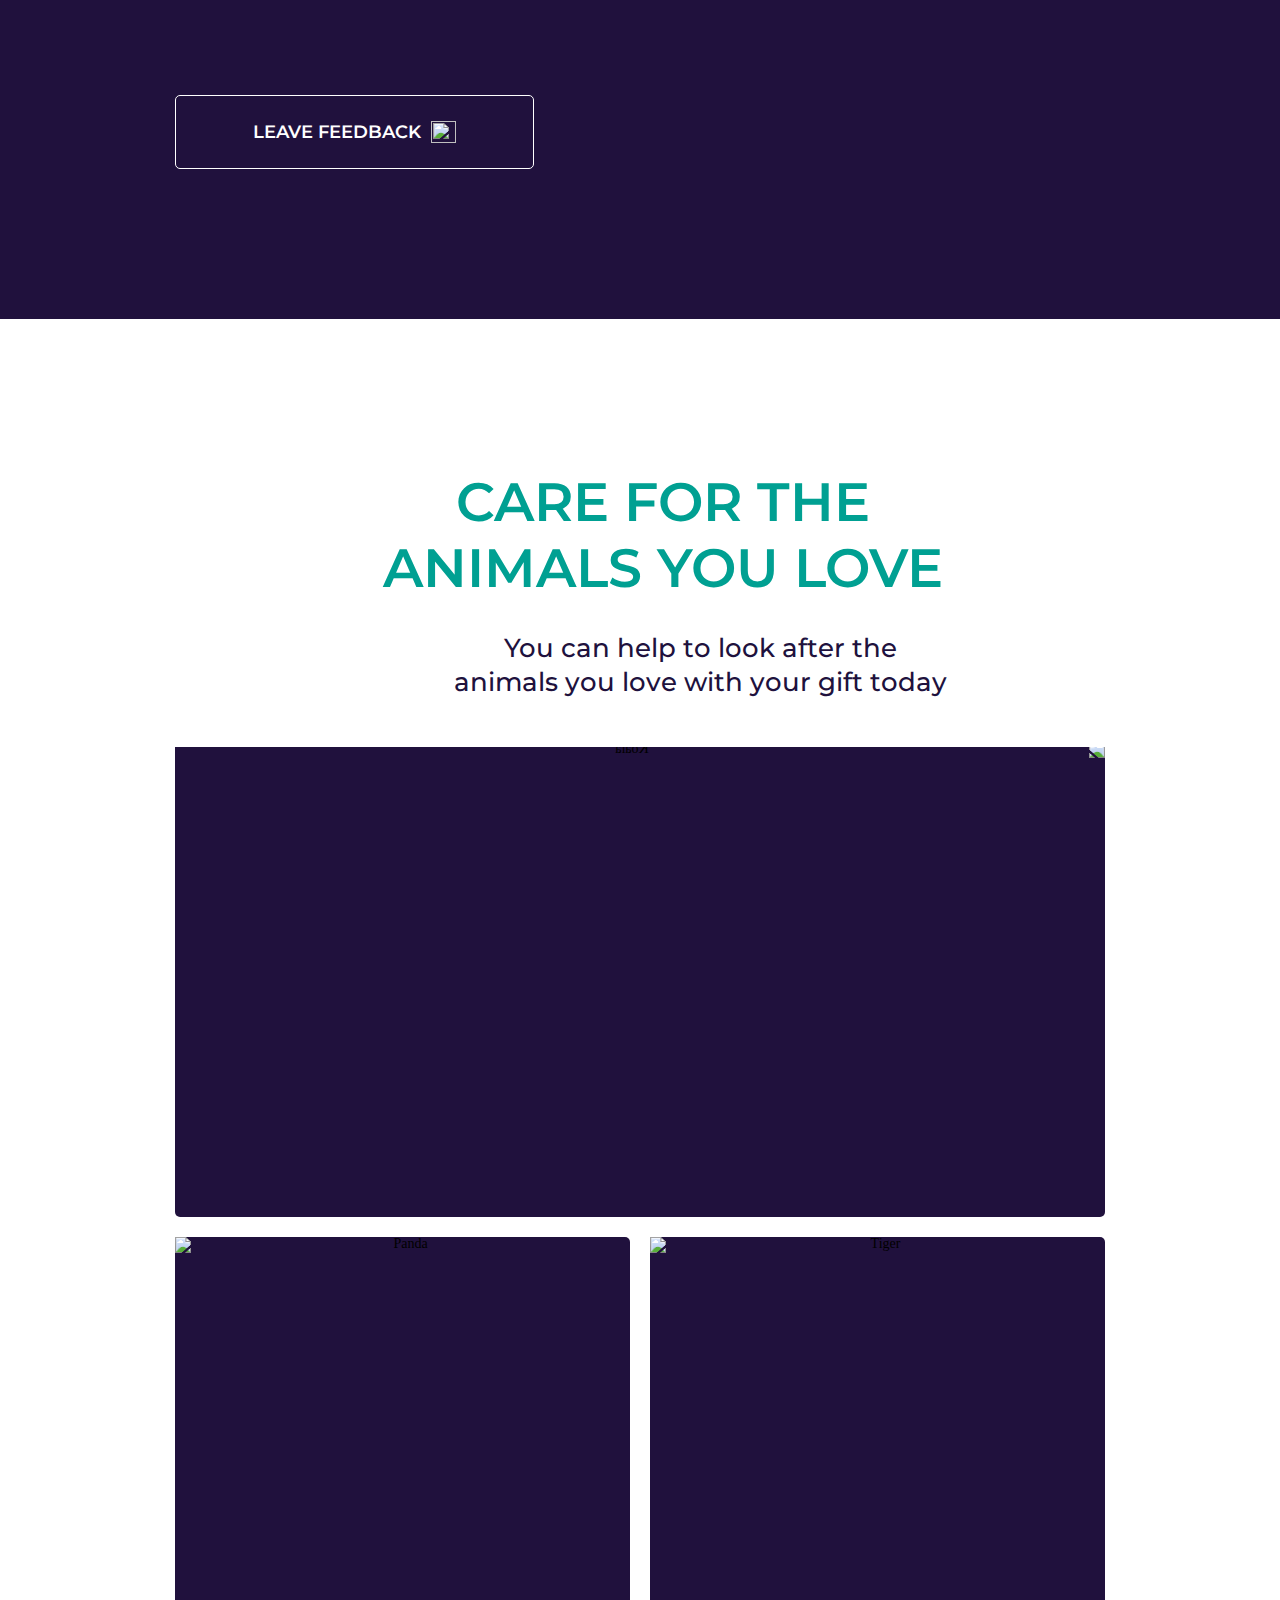
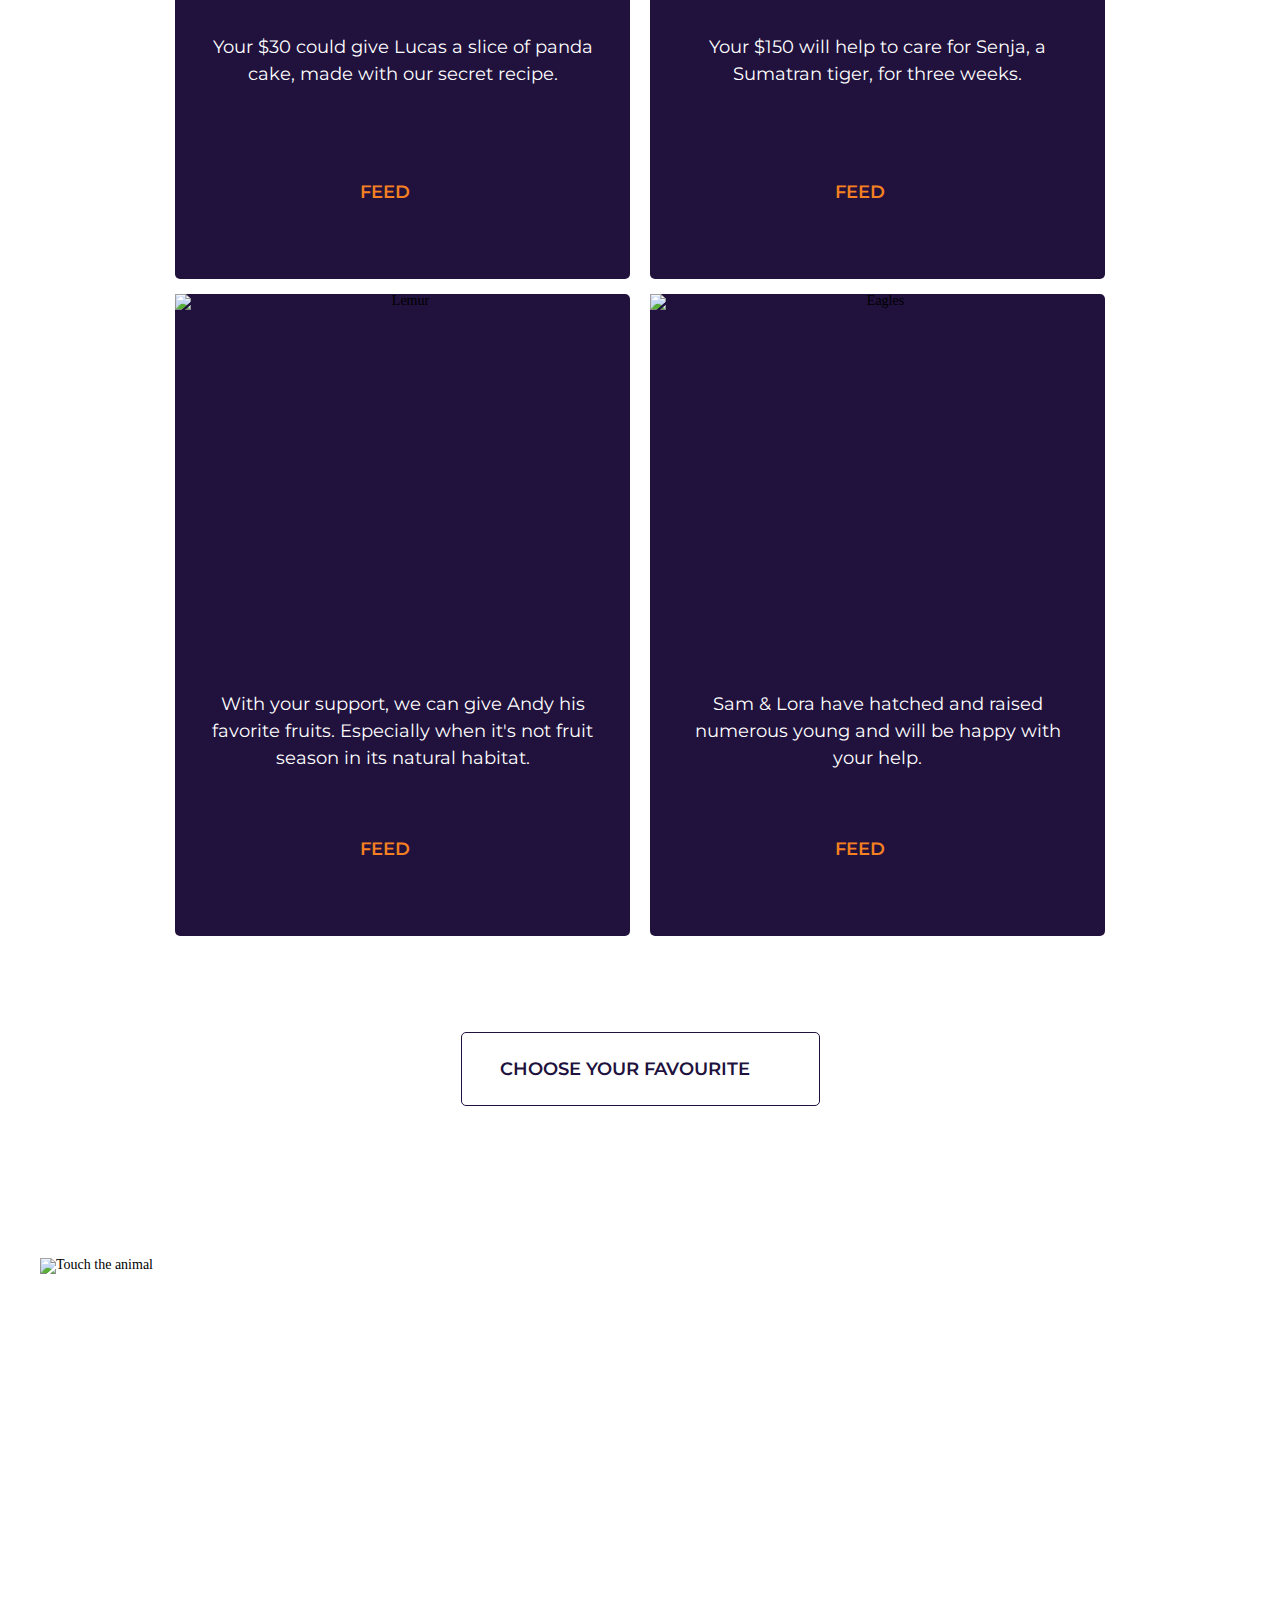
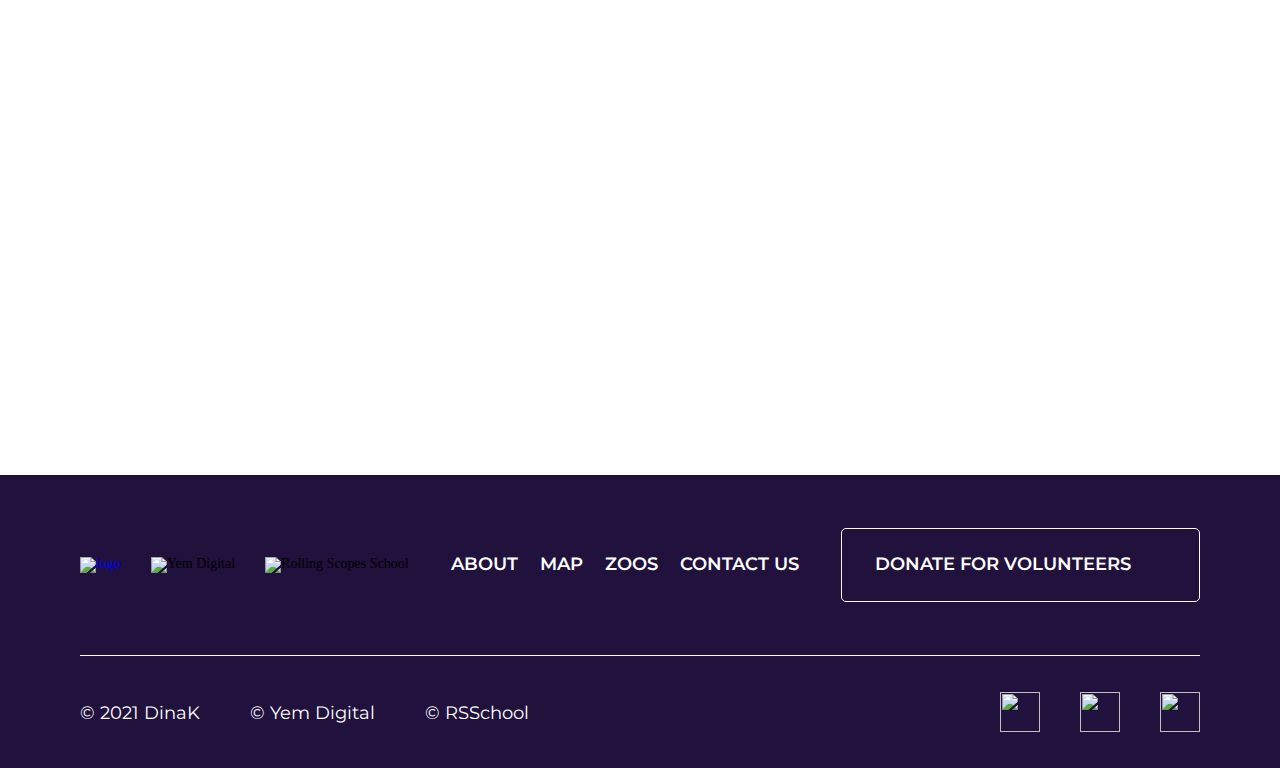
==== commit 29ad67d2: "fix: edit image's src" ====
--- a/index.html
+++ b/index.html
@@ -102,11 +102,11 @@
 								anything.</span>
 						</div>
 					</div>
-					<img src="./assets/images/welcome-1.png" alt="" class="welcome-block__img">
+					<img src="./assets/main/welcome-1.png" alt="" class="welcome-block__img">
 				</div>
 
 				<div class="welcome-block__second">
-					<img src="./assets/images/welcome-2.png" alt="" class="welcome-block__img">
+					<img src="./assets/main/welcome-2.png" alt="" class="welcome-block__img">
 					<div class="welcome-block__content-item">
 						<div class="welcome-block__title block-title"> How we work </div>
 						<div class="welcome-block__subtitle info-text"> Online Zoo is a
@@ -168,7 +168,7 @@
 					<div class="meet-block__slider">
 						<div class="meet-block__slider-cards">
 							<a class="meet-block__card" href="./pages/zoos/panda.html">
-								<img class="meet-block__card-image" src="./assets/images/panda.png" alt="Panda">
+								<img class="meet-block__card-image" src="./assets/main/panda.png" alt="Panda">
 								<div class="meet-block__card-name info-text"> Lucas </div>
 								<div class="meet-block__card-type"> Giant Panda </div>
 								<div class="meet-block__card-info info-text"> Native to central China, giant pandas have come to symbolize vulnerable
@@ -177,7 +177,7 @@
 							</a>
 
 							<a class="meet-block__card" href="./pages/zoos/lemur.html">
-								<img class="meet-block__card-image" src="./assets/images/lemur.png" alt="Lemur">
+								<img class="meet-block__card-image" src="./assets/main/lemur.png" alt="Lemur">
 								<div class="meet-block__card-name info-text"> Andy </div>
 								<div class="meet-block__card-type"> Madagascarian Lemur </div>
 								<div class="meet-block__card-info info-text"> Lemurs are considered the world’s most endangered group of mammals.<br>   
@@ -186,7 +186,7 @@
 							</a>
 
 							<a class="meet-block__card" href="./pages/zoos/gorilla.html">
-								<img class="meet-block__card-image" src="./assets/images/gorilla.png" alt="Gorilla">
+								<img class="meet-block__card-image" src="./assets/main/gorilla.png" alt="Gorilla">
 								<div class="meet-block__card-name info-text"> Glen </div>
 								<div class="meet-block__card-type"> Gorilla in Congo </div>
 								<div class="meet-block__card-info info-text"> Variety of snacks very important for the healthy life of gorillas and
@@ -196,7 +196,81 @@
 							</a>
 
 							<a class="meet-block__card" href="./pages/main/error.html">
-								<img class="meet-block__card-image" src="./assets/images/alligator.png" alt="Alligator">
+								<img class="meet-block__card-image" src="./assets/main/alligator.png" alt="Alligator">
+								<div class="meet-block__card-name info-text"> Mike </div>
+								<div class="meet-block__card-type"> Chinese Alligator </div>
+								<div class="meet-block__card-info info-text"> From nose to tail, belly to back, hard scales protect this petite
+									alligator. </div>
+								<button class="meet-block__card-button"> view live cam </button>
+							</a>
+
+							<a class="meet-block__card" href="./pages/zoos/eagle.html">
+								<img class="meet-block__card-image" src="./assets/main/eagle.png" alt="Eagles">
+								<div class="meet-block__card-name info-text"> Sam & Lora </div>
+								<div class="meet-block__card-type"> West End Bald Eagles </div>
+								<div class="meet-block__card-info info-text"> Pair of eagle parents lay and protect eggs, feed their chicks and teach
+									them to hunt and fly. </div>
+								<button class="meet-block__card-button"> view live cam </button>
+							</a>
+
+							<a class="meet-block__card" href="./pages/main/error.html">
+								<img class="meet-block__card-image" src="./assets/main/koala.png" alt="Koala">
+								<div class="meet-block__card-name info-text"> Liz </div>
+								<div class="meet-block__card-type"> Australian Koala </div>
+								<div class="meet-block__card-info info-text"> The elevated walkways bring you to eye level with the koalas as they
+									perch in their forest. </div>
+								<button class="meet-block__card-button"> view live cam </button>
+							</a>
+
+							<a class="meet-block__card" href="./pages/main/error.html">
+								<img class="meet-block__card-image" src="./assets/main/lion.png" alt="Lion">
+								<div class="meet-block__card-name info-text"> Shake </div>
+								<div class="meet-block__card-type"> African Lion </div>
+								<div class="meet-block__card-info info-text"> Lions roam the savannas and grasslands of Africa, hunting and raising
+									cubs in the pride. </div>
+								<button class="meet-block__card-button"> view live cam </button>
+							</a>
+
+							<a class="meet-block__card" href="./pages/main/error.html">
+								<img class="meet-block__card-image" src="./assets/main/tiger.png" alt="Tiger">
+								<div class="meet-block__card-name info-text"> Senja </div>
+								<div class="meet-block__card-type"> Sumatran Tiger </div>
+								<div class="meet-block__card-info info-text"> Sumatran Tigers are the smallest of the five sub-species, and are found
+									in Indonesia. </div>
+								<button class="meet-block__card-button"> view live cam </button>
+							</a>
+
+
+							<a class="meet-block__card" href="./pages/zoos/panda.html">
+								<img class="meet-block__card-image" src="./assets/main/panda.png" alt="Panda">
+								<div class="meet-block__card-name info-text"> Lucas </div>
+								<div class="meet-block__card-type"> Giant Panda </div>
+								<div class="meet-block__card-info info-text"> Native to central China, giant pandas have come to symbolize vulnerable
+									species. </div>
+								<button class="meet-block__card-button"> view live cam </button>
+							</a>
+
+							<a class="meet-block__card" href="./pages/zoos/lemur.html">
+								<img class="meet-block__card-image" src="./assets/main/lemur.png" alt="Lemur">
+								<div class="meet-block__card-name info-text"> Andy </div>
+								<div class="meet-block__card-type"> Madagascarian Lemur </div>
+								<div class="meet-block__card-info info-text"> Lemurs are considered the world’s most endangered group of mammals.
+								</div>
+								<button class="meet-block__card-button"> view live cam </button>
+							</a>
+
+							<a class="meet-block__card" href="./pages/zoos/gorilla.html">
+								<img class="meet-block__card-image" src="./assets/main/gorilla.png" alt="Gorilla">
+								<div class="meet-block__card-name info-text"> Glen </div>
+								<div class="meet-block__card-type"> Gorilla in Congo </div>
+								<div class="meet-block__card-info info-text"> Variety of snacks very important for the healthy life of gorillas and
+									his
+									plenty of babies. </div>
+								<button class="meet-block__card-button"> view live cam </button>
+							</a>
+
+							<a class="meet-block__card" href="./pages/main/error.html">
+								<img class="meet-block__card-image" src="../../assets/main/alligato.png" alt="Alligator">
 								<div class="meet-block__card-name info-text"> Mike </div>
 								<div class="meet-block__card-type"> Chinese Alligator </div>
 								<div class="meet-block__card-info info-text"> From nose to tail, belly to back, hard scales protect this petite
@@ -214,7 +288,7 @@
 							</a>
 
 							<a class="meet-block__card" href="./pages/main/error.html">
-								<img class="meet-block__card-image" src="./assets/images/koala.png" alt="Koala">
+								<img class="meet-block__card-image" src="../../assets/main/koala.png" alt="Koala">
 								<div class="meet-block__card-name info-text"> Liz </div>
 								<div class="meet-block__card-type"> Australian Koala </div>
 								<div class="meet-block__card-info info-text"> The elevated walkways bring you to eye level with the koalas as they
@@ -223,7 +297,7 @@
 							</a>
 
 							<a class="meet-block__card" href="./pages/main/error.html">
-								<img class="meet-block__card-image" src="./assets/images/lion.png" alt="Lion">
+								<img class="meet-block__card-image" src="../../assets/main/lion.png" alt="Lion">
 								<div class="meet-block__card-name info-text"> Shake </div>
 								<div class="meet-block__card-type"> African Lion </div>
 								<div class="meet-block__card-info info-text"> Lions roam the savannas and grasslands of Africa, hunting and raising
@@ -232,87 +306,13 @@
 							</a>
 
 							<a class="meet-block__card" href="./pages/main/error.html">
-								<img class="meet-block__card-image" src="./assets/images/tiger.png" alt="Tiger">
+								<img class="meet-block__card-image" src="../../assets/main/tiger.png" alt="Tiger">
 								<div class="meet-block__card-name info-text"> Senja </div>
 								<div class="meet-block__card-type"> Sumatran Tiger </div>
 								<div class="meet-block__card-info info-text"> Sumatran Tigers are the smallest of the five sub-species, and are found
 									in Indonesia. </div>
 								<button class="meet-block__card-button"> view live cam </button>
 							</a>
-
-
-							<a class="meet-block__card" href="./pages/zoos/panda.html">
-								<img class="meet-block__card-image" src="./assets/images/panda.png" alt="Panda">
-								<div class="meet-block__card-name info-text"> Lucas </div>
-								<div class="meet-block__card-type"> Giant Panda </div>
-								<div class="meet-block__card-info info-text"> Native to central China, giant pandas have come to symbolize vulnerable
-									species. </div>
-								<button class="meet-block__card-button"> view live cam </button>
-							</a>
-
-							<a class="meet-block__card" href="./pages/zoos/lemur.html">
-								<img class="meet-block__card-image" src="./assets/images/lemur.png" alt="Lemur">
-								<div class="meet-block__card-name info-text"> Andy </div>
-								<div class="meet-block__card-type"> Madagascarian Lemur </div>
-								<div class="meet-block__card-info info-text"> Lemurs are considered the world’s most endangered group of mammals.
-								</div>
-								<button class="meet-block__card-button"> view live cam </button>
-							</a>
-
-							<a class="meet-block__card" href="./pages/zoos/gorilla.html">
-								<img class="meet-block__card-image" src="./assets/images/gorilla.png" alt="Gorilla">
-								<div class="meet-block__card-name info-text"> Glen </div>
-								<div class="meet-block__card-type"> Gorilla in Congo </div>
-								<div class="meet-block__card-info info-text"> Variety of snacks very important for the healthy life of gorillas and
-									his
-									plenty of babies. </div>
-								<button class="meet-block__card-button"> view live cam </button>
-							</a>
-
-							<a class="meet-block__card" href="./pages/main/error.html">
-								<img class="meet-block__card-image" src="../../assets/images/alligato.png" alt="Alligator">
-								<div class="meet-block__card-name info-text"> Mike </div>
-								<div class="meet-block__card-type"> Chinese Alligator </div>
-								<div class="meet-block__card-info info-text"> From nose to tail, belly to back, hard scales protect this petite
-									alligator. </div>
-								<button class="meet-block__card-button"> view live cam </button>
-							</a>
-
-							<a class="meet-block__card" href="./pages/zoos/eagle.html">
-								<img class="meet-block__card-image" src="./assets/images/eagle.png" alt="Eagles">
-								<div class="meet-block__card-name info-text"> Sam & Lora </div>
-								<div class="meet-block__card-type"> West End Bald Eagles </div>
-								<div class="meet-block__card-info info-text"> Pair of eagle parents lay and protect eggs, feed their chicks and teach
-									them to hunt and fly. </div>
-								<button class="meet-block__card-button"> view live cam </button>
-							</a>
-
-							<a class="meet-block__card" href="./pages/main/error.html">
-								<img class="meet-block__card-image" src="../../assets/images/koala.png" alt="Koala">
-								<div class="meet-block__card-name info-text"> Liz </div>
-								<div class="meet-block__card-type"> Australian Koala </div>
-								<div class="meet-block__card-info info-text"> The elevated walkways bring you to eye level with the koalas as they
-									perch in their forest. </div>
-								<button class="meet-block__card-button"> view live cam </button>
-							</a>
-
-							<a class="meet-block__card" href="./pages/main/error.html">
-								<img class="meet-block__card-image" src="../../assets/images/lion.png" alt="Lion">
-								<div class="meet-block__card-name info-text"> Shake </div>
-								<div class="meet-block__card-type"> African Lion </div>
-								<div class="meet-block__card-info info-text"> Lions roam the savannas and grasslands of Africa, hunting and raising
-									cubs in the pride. </div>
-								<button class="meet-block__card-button"> view live cam </button>
-							</a>
-
-							<a class="meet-block__card" href="./pages/main/error.html">
-								<img class="meet-block__card-image" src="../../assets/images/tiger.png" alt="Tiger">
-								<div class="meet-block__card-name info-text"> Senja </div>
-								<div class="meet-block__card-type"> Sumatran Tiger </div>
-								<div class="meet-block__card-info info-text"> Sumatran Tigers are the smallest of the five sub-species, and are found
-									in Indonesia. </div>
-								<button class="meet-block__card-button"> view live cam </button>
-							</a>
 						</div>
 					</div>
 
@@ -331,7 +331,7 @@
 						<div class="feed-block__border"></div>
 					</div>
 					<div class="feed-block__second">
-						<img class="feed-block__image" src="./assets/images/feed-monkey.png" alt="Monkey">
+						<img class="feed-block__image" src="./assets/main/feed-monkey.png" alt="Monkey">
 						<div class="feed-block__info">
 							<img class="feed-block__icon" src="./assets/icons/feed-1.svg" alt="">
 							<div class="feed-block__info-title">
@@ -358,7 +358,7 @@
 						<div class="feed-block__border"></div>
 					</div>
 					<div class="feed-block__second">
-						<img class="feed-block__image" src="./assets/images/feed-banana.png" alt="Bananas">
+						<img class="feed-block__image" src="./assets/main/feed-banana.png" alt="Bananas">
 						<div class="feed-block__info">
 							<img class="feed-block__icon" src="./assets/icons/feed-2.svg" alt="">
 							<div class="feed-block__info-title">
@@ -381,7 +381,7 @@
 						<div class="feed-block__border"></div>
 					</div>
 					<div class="feed-block__second">
-						<img class="feed-block__image" src="./assets/images/monkey-with-banana.png" alt="Monkey with Bananas">
+						<img class="feed-block__image" src="./assets/main/monkey-with-banana.png" alt="Monkey with Bananas">
 						<div class="feed-block__info">
 							<img class="feed-block__icon" src="./assets/icons/feed-3.svg" alt="">
 							<div class="feed-block__info-title">
@@ -523,11 +523,11 @@
 				<div class="care-block__cards">
 					<div class="care-block__cards-item">
 						<div class="care-block__card not-active">
-							<img class="care-block__card-image care-block__card-image-big" src="./assets/images/feed-koala.png" alt="Koala">
+							<img class="care-block__card-image care-block__card-image-big" src="./assets/main/feed-koala.png" alt="Koala">
 						</div>
 
 						<div class="care-block__card">
-							<img class="care-block__card-image" src="./assets/images/feed-panda.png" alt="Panda">
+							<img class="care-block__card-image" src="./assets/main/feed-panda.png" alt="Panda">
 							<div class="care-block__card-info">
 								<p class="care-block__card-text"> Your $30 could give Lucas a slice of panda cake,
 									made with our secret recipe. </p>
@@ -536,7 +536,7 @@
 						</div>
 
 						<div class="care-block__card">
-							<img class="care-block__card-image" src="./assets/images/feed-tiger.png" alt="Tiger">
+							<img class="care-block__card-image" src="./assets/main/feed-tiger.png" alt="Tiger">
 							<div class="care-block__card-info">
 								<p class="care-block__card-text"> Your $150 will help to care for Senja, a
 									Sumatran tiger, for three weeks.</p>
@@ -545,7 +545,7 @@
 						</div>
 
 						<div class="care-block__card">
-							<img class="care-block__card-image" src="./assets/images/feed-lemur.png" alt="Lemur">
+							<img class="care-block__card-image" src="./assets/main/feed-lemur.png" alt="Lemur">
 							<div class="care-block__card-info">
 								<p class="care-block__card-text"> With your support, we can give Andy his favorite fruits.
 									Especially when it's not fruit season in its natural habitat.	</p>
@@ -554,7 +554,7 @@
 						</div>
 
 						<div class="care-block__card">
-							<img class="care-block__card-image" src="./assets/images/feed-eagles.png" alt="Eagles">
+							<img class="care-block__card-image" src="./assets/main/feed-eagles.png" alt="Eagles">
 							<div class="care-block__card-info">
 								<p class="care-block__card-text"> Sam & Lora have hatched and raised numerous young and
 									will be happy with your help. </p>
@@ -575,7 +575,7 @@
 			</div>
 		</section>
 
-		<img class="care-block__image" src="./assets/images/touch-the-animal-2.png" alt="Touch the animal">
+		<img class="care-block__image" src="./assets/main/touch-the-animal-2.png" alt="Touch the animal">
 
 	</main>
 
--- a/pages/main/main.css
+++ b/pages/main/main.css
@@ -0,0 +1,4299 @@
+* { margin: 0;
+	padding: 0;
+	border: 0;
+}
+
+*, *:before,*:after {
+	box-sizing: border-box;
+	-webkit-box-sizing: border-box;
+	-moz-box-sizing: border-box;
+	-o-box-sizing: border-box;
+}
+:focus, :active {outline: none;}
+a:focus, a:active {outline: none;}
+nav, footer, header, aside {display: block}
+html, body {
+	width: 100%;
+	height: 100%;
+	font-size: 100%;
+	line-height: 1;
+	font-size: 14px;
+	-ms-text-size-adjust: 100%;
+	-moz-text-size-adjust: 100%;
+	-webkit-text-size-adjust: 100%;
+}
+input, button, textarea {font-family: inherit;}
+input::-ms-clear {display: none;}
+button {cursor: pointer;}
+button::-moz-focus-inner {padding: 0; border: 0;}
+a, a:visited {text-decoration: none;}
+a:hover {text-decoration: none;}
+ul li {list-style: none;}
+img {vertical-align: top;}
+
+body {
+	width: 100%;
+	min-height: 100%;
+	background-color: #ffffff;
+	--orange: #F58021;
+	--darkorange: #D26004;
+	--green: #00A092;
+	--darkgreen: #056159;
+}
+
+.header {
+	margin: 0 auto;
+	height: 0; 
+}
+
+.header .header__background {
+	min-height: 100%;
+	overflow: hidden;
+	display: flex;
+	flex-direction: column;
+	background: var(--orange); 
+}
+
+.header__content {
+	width: 1400px;
+	margin: 0 auto;
+	display: flex;
+	justify-content: space-between;
+	align-items: center;
+}
+
+.header__burger {
+	display: none;
+}
+
+.logo {
+	width: 96px;
+	height: 50px;
+	margin: 30px 0;
+}
+
+.header__nav {
+	margin: 0 60px 0 35.4%; 
+}
+
+.header__nav-list {
+	width: 553px;
+	display: flex;
+	justify-content: space-between;
+}
+
+.text__link {
+	font-family: Montserrat;
+	font-weight: 600;
+	font-size: 18px;
+	line-height: 150%;
+	text-transform: uppercase;
+	color: #000000;
+}
+
+.text__link:hover {
+	border-bottom: 2px solid #000000;
+}
+
+.header__nav-list-item-active {
+	color: var(--green);
+	cursor: default;
+}
+
+.header__nav-list-item-active:hover {
+	border-bottom: none;
+}
+
+.icons__list {
+	display: flex;
+}
+
+.header__icons__list-item {
+	margin: 0 15px;
+	transition: all 0.5s ease-in-out;
+}
+
+.header__icons__list-item:first-child {
+	margin-left: 0;
+}
+
+.header__icons__list-item:last-child {
+	margin-right: 0;
+}
+
+.header__icons__list-item:hover {
+	cursor: pointer;
+	transform: scale(1.3);
+	transition: all 0.5s ease-in-out;
+}
+
+.icon__image {
+	width: 40px;
+	height: 40px;
+}
+
+.img-arrow {
+	width: 24.28px;
+	height: 22px;
+	margin-left: 10px;
+}
+
+.main {
+	overflow: hidden;
+	display: flex;
+	flex-direction: column;
+	background: #FFFFFF;
+	margin: 110px auto 0;
+}
+
+.watch-block__content,
+.welcome-block__content,
+.donate-block__content,
+.meet-block__info,
+.feed-block__content,
+.users-block__content-item,
+.care-block__content {
+	max-width: 1400px;
+	margin: 0 auto;
+	display: flex;
+	flex-direction: column;
+	justify-content: space-between;
+	width: 100%;
+}
+
+.info-text {
+	font-family: Montserrat;
+	font-size: 18px;
+	line-height: 150%;
+	color: #000000;
+}
+
+.block-title {
+	font-family: Montserrat;
+	font-weight: 600;
+	font-size: 54px;
+	line-height: 66px;
+	text-transform: uppercase;
+	color: var(--green);
+}
+
+.watch-block {
+	background: url(../../assets/images/Background.png) center/contain no-repeat;
+}
+
+.watch-block__content-item {
+	margin: 130px 0px;
+}
+
+.watch-block__title {
+	max-width: 890px;
+	font-family: Montserrat;
+	font-weight: 800;
+	font-size: 83px;
+	line-height: 100px;
+	letter-spacing: 0.01em;
+	text-transform: uppercase;
+	color: var(--green);
+}
+
+.watch-block__subtitle {
+	max-width: 430px;
+	margin-top: 30px;
+	margin-bottom: 44px;
+}
+
+.watch-block__button {
+	display: flex;
+	justify-content: center;
+	align-items: center;
+	padding: 26px 29px;
+
+	width: 240px;
+	height: 74px;
+	background: var(--orange);
+	border-radius: 5px;
+	transition: all 0.5s ease-in-out;
+
+	font-family: Montserrat;
+	font-weight: 600;
+	font-size: 18px;
+	line-height: 22px;
+	text-transform: uppercase;
+	color: #FFFFFF;
+}
+
+.watch-block__button:hover {
+	background: var(--darkorange);
+	cursor: pointer;
+	transition: all 0.5s ease-in-out;
+}
+
+.welcome-block {
+	margin: 150px 0 0;
+}
+
+.welcome-block__first,
+.welcome-block__second {
+	display: flex;
+}
+
+.welcome-block__second {
+	margin: 149px 0;
+}
+
+.welcome-block__content-item {
+	display: flex;
+	flex-direction: column;
+}
+
+.welcome-block__content-item:first-child {
+	padding: 68px 0;
+	margin-right: 40px;
+}
+
+.welcome-block__content-item:last-child {
+	padding: 114px 0;
+	margin-left: 40px;
+}
+
+.welcome-block__title {
+	max-width: 523px;
+}
+
+.welcome-block__subtitle {
+	max-width: 560px;
+	margin-top: 52px;
+}
+
+.welcome-block__img {
+	max-width: 800px;
+	object-fit: contain;
+}
+
+.donate-block {
+	background: #20113D;
+}
+
+.donate-block__content {
+	flex-direction: row;
+	align-items: center;
+}
+
+.donate-block__info {
+	margin-top: 51px;
+	margin-bottom: 45px;
+}
+
+.donate-block__title {
+	font-family: Montserrat;
+	font-style: normal;
+	font-weight: 500;
+	font-size: 42px;
+	line-height: 51px;
+	text-transform: uppercase;
+	color: #FFFFFF;
+}
+
+.donate-block__subtitle {
+	max-width: 609px;
+	font-family: Montserrat;
+	font-size: 18px;
+	line-height: 150%;
+	color: #FFFFFF;
+	margin-top: 20px;
+}
+
+.donate-block__quick-title {
+	font-family: Montserrat;
+	font-weight: 500;
+	font-size: 26px;
+	line-height: 130%;
+	color: #FFFFFF;
+	margin-bottom: 10px;
+}
+
+.donate-block__quick-donate-form {
+	display: flex;
+	flex-direction: row;
+	justify-content: center;
+	
+	width: 320px;
+	height: 74px;
+	border-radius: 5px;
+}
+
+.donate-block__quick-donate {
+	position: relative;	
+}
+
+.donate-block__quick-donate span {  
+	position: absolute;
+	top: 27px;
+	left: 13px;
+	font-family: Montserrat;
+	font-weight: 600;
+	font-size: 18px;
+	line-height: 22px;
+	text-transform: uppercase;
+	color: #FFFFFF;
+	margin-top: -1px;
+}
+
+.donate-block__quick-donate-input {
+	display: flex;
+	justify-content: center;
+	align-items: center;
+	width: 240px;
+	height: 74px;
+	padding-left: 29px;
+
+	background: #20113D;
+	border: 1px solid #FFFFFF;
+	border-radius: 5px 0 0 5px;
+
+	font-family: Montserrat;
+	font-weight: 600;
+	font-size: 18px;
+	line-height: 22px;
+	text-transform: uppercase;
+	color: #FFFFFF;
+}
+
+.donate-block__quick-donate-input,
+.donate-block__quick-donate-input::-webkit-outer-spin-button,
+.donate-block__quick-donate-input::-webkit-inner-spin-button {
+  -webkit-appearance: none;
+	-moz-appearance: textfield;
+}
+
+.donate-block__quick-donate-input::placeholder {
+	color: #FFFFFF;
+}
+
+.donate-block__quick-donate-button {
+	display: flex;
+	justify-content: center;
+	align-items: center;
+	padding-right: 10px;
+	width: 80px;
+	height: 74px;	
+	border-radius: 0 5px 5px 0;
+	border: 1px solid #fff;
+
+	background: var(--orange);
+	transition: all 0.5s ease-in-out;
+}
+
+.donate-block__quick-donate-button:hover {
+	background: var(--darkorange);
+	cursor: pointer;
+	transition: all 0.5s ease-in-out;
+}
+
+.meet-block__content {
+	width: 1920px;
+	margin: 0 auto 0;
+	overflow: hidden;
+	position: relative;
+}
+
+.meet-block__slider-gradient {
+	position: absolute;
+	top: 0;
+	right: 0;
+	height: 100%;
+	width: 220px;
+	z-index: 3;
+	background: linear-gradient(.25turn, transparent, 70%, #ffffff);
+}
+
+.meet-block__info {
+	padding: 136px 0 150px;
+	align-items: center;
+}
+
+.meet-block__subtitle {
+	max-width: 940px; 
+	font-family: Montserrat;
+	font-size: 26px;
+	font-weight: 300;
+	line-height: 131%;
+	letter-spacing: 0.2px;
+	margin: 50px 0 100px;
+	margin-left: -18px;
+	text-align: center;
+}
+
+.meet-block__arrows {
+	display: flex;
+	justify-content: space-between;
+	align-items: center;
+	width: 175px;
+	height: 60px;
+	margin-left: -20px;
+	margin-bottom: 30px;
+}
+
+.meet-block__arrow {
+	display: flex;
+	justify-content: center;
+	align-items: center;
+	padding: 26px 15px;
+	width: 60px;
+	height: 60px;
+	background: url(../../assets/icons/arrow-blue.svg) center no-repeat;
+
+	border: 1px solid #20113D;
+	box-sizing: border-box;
+	border-radius: 5px;
+	transition: all 0.5s ease-in-out;
+}
+
+.meet-block__arrow:hover {
+	cursor: pointer;
+	background: #20113D url(../../assets/icons/arrow.svg) center no-repeat;
+	transition: all 0.5s ease-in-out;
+}
+
+.meet-block__arrow.button-left,
+.meet-block__arrow.button-left:hover {
+	transform: rotate(180deg);
+}
+
+.meet-block__slider {
+	width: 1665px;
+	height: 1580px;
+	padding: 20px;
+	margin-left: 205px;
+	overflow: hidden;
+}
+
+.meet-block__slider-cards {
+	align-self: flex-start;
+	display: flex;
+	flex-wrap: wrap;
+	width: 1920px;
+	height: 1534px;
+}
+
+.meet-block__card {
+	width: 440px;
+	height: 747px;
+	margin: 0 40px 40px 0;
+	background: #20113D;
+	border-radius: 5px;
+	display: flex;
+	flex-direction: column;
+	align-items: center;
+	text-align: center;
+	justify-content: space-between;
+	z-index: 1;
+	transition: all 0.5s ease-in-out;
+	position: relative
+}
+
+.meet-block__card:hover {
+	z-index: 2;
+	transform: scale(1.05, 1.05);
+	transition: all 0.5s ease-in-out;
+}
+
+.meet-block__card-image {
+	width: 440px;
+	height: 440px;
+}
+
+.meet-block__card-name {
+	font-family: Montserrat;
+	font-weight: 500;
+	font-size: 26px;
+	line-height: 130%;
+
+	position: absolute;
+	height: 61px;
+	left: 0px;
+	top: 0px;
+	padding: 14px 23px;
+
+	background: #20113D;
+	border-radius: 5px 0px;
+	color: #FFFFFF;
+}
+
+.meet-block__card-type {
+	margin: 30px auto 0;
+	font-family: Montserrat;
+	font-weight: 500;
+	font-size: 26px;
+	line-height: 130%;
+	text-align: center;
+	color: #FFFFFF;
+}
+
+.meet-block__card-info {
+	max-width: 350px;
+	height: 100px;
+	color: #FFFFFF;
+	margin: 18px 30px 32px;
+}
+
+.meet-block__card-button {
+	display: flex;
+	align-items: center;
+	justify-content: center;
+	margin-bottom: 56px;
+	padding-right: 43px;
+	background: transparent url(../../assets/icons/arrow-orange.svg) 196px 18px no-repeat;
+	transition: all 0.5s ease-in-out;
+
+	width: 240px;
+	height: 74px;
+	border-radius: 5px;
+
+	font-family: Montserrat;
+	font-weight: 600;
+	font-size: 20px;
+	line-height: 22px;
+	text-transform: uppercase;
+	color: var(--orange);
+}
+
+.meet-block__card-button:hover {
+	background: var(--orange) url(../../assets/icons/arrow.svg) 195px 18px no-repeat;
+	color: #FFFFFF;
+	transition: all 0.5s ease-in-out;
+}
+
+.feed-block {
+	background: #20113D;
+}
+
+.feed-block__content {
+	margin: 92px auto 100px;
+}
+
+.feed-block__title {
+	color: #FFFFFF;
+}
+
+.feed-block__section {
+	margin: 100px 0 5px;
+}
+
+.feed-block__third-section {
+	margin-top: 80px;
+}
+
+.feed-block__first {
+	display: flex;
+	width: 100%;
+	justify-content: space-between;
+	align-items: center;
+}
+
+.feed-block__number {
+	font-family: Montserrat;
+	font-weight: 500;
+	font-size: 26px;
+	line-height: 130%;
+	color: #FFFFFF;
+}
+
+.feed-block__border {
+	width: 1280px;
+	height: 0px;
+	border-top: 1px solid #FFFFFF;
+}
+
+.feed-block__second {
+	display: flex;
+	justify-content: start;
+	align-items: flex-start;
+	margin-top: 83px;
+} 
+
+.feed-block__image {
+	max-height: 560px;
+	border-radius: 5px;
+	object-fit: contain;
+	margin-right: 160px;
+}
+
+.feed-block__info {
+	display: flex;
+	flex-direction: column;
+	justify-content: space-between;
+	align-items: flex-start;
+	padding-top: 19px;
+}
+
+.feed-block__icon {
+	width: 100px;
+	height: 80px;
+}
+
+.feed-block__info-title {
+	max-width: 500px;
+	font-family: Montserrat;
+	font-weight: 500;
+	font-size: 26px;
+	line-height: 130%;
+	color: #FFFFFF;
+	margin: 32px 0 52px;
+}
+
+.feed-block__info-subtitle {
+	max-width: 560px;
+	color: #FFFFFF;
+}
+
+.feed-block__button {
+	display: flex;
+	flex-direction: row;
+	justify-content: center;
+	align-items: center;
+	margin: 44px 0 0 51.5%;
+
+	width: 240px;
+	height: 74px;
+	background: var(--orange);
+	border-radius: 5px;
+	transition: all 0.5s ease-in-out;
+
+	font-family: Montserrat;
+	font-weight: 600;
+	font-size: 18px;
+	line-height: 22px;
+	text-transform: uppercase;
+	color: #FFFFFF;
+}
+
+.feed-block__button:hover {
+	background: var(--darkorange);	
+	transition: all 0.5s ease-in-out;
+}
+
+.users-block {	
+	background: #20113D;
+	margin: 0;
+}
+
+.users-block__content {
+	width: 1900px;
+	margin: 0 auto;
+	overflow: hidden;
+	background: url(../../assets/images/image\ 97.png) center no-repeat;
+}
+
+.users-block__content-item {
+	margin: 100px auto 150px;
+}
+
+.users-block__info {
+	width: 1690px; 
+	display: flex;
+	justify-content: space-between;
+	overflow: hidden;
+}
+
+.users-block__info-item {
+	display: flex;
+	flex-direction: column;
+	margin-right: 40px;
+}
+
+.users-block__title {
+	max-width: 440px;	
+	color: #FFFFFF;
+}
+
+.users-block__subtitle {
+	width: 560px;	
+	font-family: Montserrat;
+	font-weight: 500;
+	font-size: 26px;
+	line-height: 130%;
+	color: #FFFFFF;
+	margin-top: 40px;
+}
+
+.users-block__carousel {
+	overflow: hidden;
+}
+
+.users-block__cards {
+	display: flex;
+	flex-wrap: wrap;
+	height: 960px;
+	left: 0px;
+	position: relative;
+}
+
+.users-block__card {
+	width: 515px;
+	height: 463px;
+	margin: 0 30px 30px 0;
+		
+	background: #FFFFFF;
+	box-shadow: 0px 4px 50px rgba(0, 0, 0, 0.5);
+	border-radius: 5px;
+
+	display: flex;
+	flex-direction: column;
+	justify-content: space-between;
+	align-items: flex-start;
+	padding: 20px 50px 70px;
+}
+
+.users-block__icon {
+	width: 92px;
+	height: 96px;
+	padding: 16px;
+	margin-left: -12px;
+}
+
+.users-block__place {
+	font-family: Montserrat;
+	font-style: normal;
+	font-weight: 500;
+	font-size: 26px;
+	line-height: 130%;
+	color: #000000;
+}
+
+.users-block__info-text {
+	max-width: 415px;
+	height: 162px;
+	padding-top: 2px;
+}
+
+.users-block__autor {
+	font-family: Montserrat;
+	font-weight: 600;
+	font-size: 18px;
+	line-height: 22px;
+	text-transform: uppercase;
+	color: #000000;
+}
+
+.users-block__dots {
+	display: none;
+}
+
+.users-block__arrows {
+	width: 180px;
+	height: 60px;
+	display: flex;
+	justify-content: space-between;
+	align-self: center;
+	margin-top: 55px;
+	margin-left: -20px;
+	margin-bottom: 376px;
+}
+
+.users-block__arrow {
+	display: flex;
+	justify-content: center;
+	align-items: center;
+	padding: 26px 15px;
+	width: 60px;
+	height: 60px;
+	background: url(../../assets/icons/arrow.svg) center no-repeat;
+
+	border: 1px solid #FFFFFF;
+	box-sizing: border-box;
+	border-radius: 5px;
+	transition: all 0.5s ease-in-out;
+}
+
+.users-block__arrow:hover {
+	cursor: pointer;
+	background: #FFFFFF url(../../assets/icons/arrow-blue.svg) center no-repeat;
+	transition: all 0.5s ease-in-out;
+}
+
+.users-block__arrow.button-left,
+.users-block__arrow.button-left:hover {
+	transform: rotate(180deg);
+}
+
+.users-block__button {
+	display: flex;
+	justify-content: center;
+	align-items: center;
+	padding: 26px 45px;
+	width: 359px;
+	height: 74px;
+
+	border: 1px solid #FFFFFF;
+	box-sizing: border-box;
+	border-radius: 5px;
+	
+	font-family: Montserrat;
+	font-style: normal;
+	font-weight: 600;
+	font-size: 18px;
+	line-height: 22px;
+	text-transform: uppercase;
+	color: #FFFFFF;
+	transition: all 0.5s ease-in-out;
+}
+
+.users-block__button:hover {
+	background: var(--green);
+	transition: all 0.5s ease-in-out;
+}
+
+.care-block__content {
+	margin: 135px auto 150px;
+	justify-content: center;
+	text-align: center;
+}
+
+.care-block__title {
+	max-width: 655px;
+	margin: 0 auto;
+}
+
+.care-block__subtitle {
+	max-width: 537px;
+	font-weight: 500;
+	font-size: 26px;
+	line-height: 130%;
+	color: #20113D;
+	margin: 50px auto 69px;
+}
+
+.care-block__cards {
+	width: 1460px;
+	overflow: hidden;
+}
+
+.care-block__cards-item {
+	display: flex;
+	align-items: center;
+	justify-content: left;
+	flex-wrap: wrap;
+	width: 1440px;
+}
+
+.care-block__card:first-child {
+	max-width: 920px;
+}
+
+.care-block__card {
+	margin: 30px 30px 10px 10px;
+	max-width: 440px;
+	height: 658px;
+	background: #20113D;
+	border-radius: 5px;
+	display: flex;
+	flex-direction: column;
+	align-items: center;
+	justify-content: space-between;
+	z-index: 1;
+	transition: all 0.5s ease-in-out;
+}
+
+.care-block__card:nth-child(1),
+.care-block__card:nth-child(3) {
+	margin: 30px 30px 10px 0px;
+}
+
+.care-block__card:hover {
+	z-index: 2;
+	transform: scale(1.05, 1.05);
+	transition: all 0.5s ease-in-out;
+}
+
+.care-block__card.not-active:hover {
+	cursor: default;
+	transform: scale(1, 1);
+}
+
+.care-block__card-image {
+	max-width: 440px;
+	object-fit: cover;
+}
+
+.care-block__card-image-big {
+	max-width: 920px;
+}
+
+.care-block__card-info {
+	display: flex;
+	flex-direction: column;
+	justify-content: space-between;
+	align-items: center;
+}
+
+.care-block__card-text {
+	width: 390px;
+	height: 120px;
+	font-family: Montserrat;
+	font-size: 18px;
+	line-height: 150%;
+	text-align: center;
+	color: #FFFFFF;
+}
+
+.care-block__card-button {
+	display: flex;
+	align-items: center;
+	justify-content: center;
+	margin: 10px auto 50px;
+	padding-right: 35px;
+	background: transparent url(../../assets/icons/arrow-orange.svg) 88px 25px no-repeat;
+	transition: all 0.5s ease-in-out;
+
+	width: 142px;
+	height: 74px;
+	border-radius: 5px;
+
+	font-family: Montserrat;
+	font-weight: 600;
+	font-size: 18px;
+	line-height: 22px;
+	text-transform: uppercase;
+	color: var(--orange);
+}
+
+.care-block__card-button:hover {
+	background: var(--orange) url(../../assets/icons/arrow.svg) 88px 25px no-repeat;
+	color: #FFFFFF;
+	transition: all 0.5s ease-in-out;
+}
+
+.meet-block__button,
+.care-block__button {
+	display: flex;
+	justify-content: center;
+	align-items: center;
+	padding: 20px 60px 26px 30px;
+	width: 359px;
+	height: 74px;
+
+	background: transparent url(../../assets/icons/arrow-blue.svg) 297px 25px no-repeat;
+	border: 1px solid #20113D;
+	box-sizing: border-box;
+	border-radius: 5px;
+	transition: all 0.5s ease-in-out;
+
+	font-family: Montserrat;
+	font-weight: 600;
+	font-size: 18px;
+	line-height: 22px;
+	text-transform: uppercase;
+	color: #20113D;
+}
+
+.meet-block__button {
+	padding: 23px 60px 24px 25px;
+	margin-top: 74px;
+	margin-left: -24px;
+}
+
+.care-block__button {
+	margin: 90px auto 0px;
+	padding-top: 25px;
+}
+
+.meet-block__button:hover,
+.care-block__button:hover {
+	background: #20113D url(../../assets/icons/arrow.svg) 297px 25px no-repeat;
+	border: 1px solid #FFFFFF;
+	box-sizing: border-box;
+	border-radius: 5px;
+	color: #FFFFFF;
+	transition: all 0.5s ease-in-out;
+}
+
+.care-block__image {
+	max-width: 1400px;
+	margin: 0 auto;
+	object-fit: contain;
+	margin-bottom: 151px;
+}
+
+.care-block__dots {
+	display: none;
+}
+
+.footer {
+	overflow: hidden;
+	background: #20113D;
+}
+
+.footer__content {
+	width: 1400px;
+	margin: 0 auto;
+	display: flex;
+	flex-direction: column;
+	justify-content: space-between;
+}
+
+.footer__border-first	{
+	width: 1400px;
+	height: 0px;
+	border-top: 1px solid #FFFFFF; 
+}
+
+.footer__border-second {
+	display: none;
+}
+
+.footer__navigation {
+	display: flex;
+	align-items: center;
+	justify-content: space-between;
+}
+
+.footer__partners {
+	display: flex;
+	margin: 82px 0;
+}
+
+.footer__partner:nth-child(2) {
+	margin: 0 63px;
+}
+
+.footer__partner img {
+	height: 50px;
+}
+
+.footer__nav {
+	margin: 0 60px;
+}
+
+.footer__nav-list {
+	display: flex;
+	margin-top: -3px;
+}
+
+.footer__nav-list-item {
+	margin: 0 23px;
+}
+
+.footer__nav-list-item:first-child {
+	margin-left: 12px;
+}
+
+.footer__nav-list-item:last-child {
+	margin-right: 0;
+}
+
+.footer__link {
+	color: #FFFFFF;
+}
+
+.footer__link:hover {
+	cursor: pointer;
+	border-bottom: 1px solid #FFFFFF;
+}
+
+.footer__button {
+	width: 359px;
+	height: 74px;
+	background: transparent url(../../assets/icons/arrow.svg) 300px 25px no-repeat;
+
+	display: flex;
+	flex-direction: row;
+	justify-content: center;
+	align-items: center;
+
+	border: 1px solid #FFFFFF;
+	box-sizing: border-box;
+	border-radius: 5px;
+	padding-right: 35px;
+	transition: all 0.5s ease-in-out;
+
+	font-family: Montserrat;
+	font-weight: 600;
+	font-size: 18px;
+	line-height: 22px;
+	text-transform: uppercase;
+	color: #FFFFFF;
+}
+
+.footer__button:hover {
+	background: var(--green) url(../../assets/icons/arrow.svg) 300px 25px no-repeat;
+	transition: all 0.5s ease-in-out;
+}
+
+.footer__info {
+	display: flex;
+	align-items: center;
+	justify-content: space-between;
+}
+
+.footer__copyrights {
+	display: flex;
+	align-items: center;
+	justify-content: space-between;
+	margin-top: 2px;
+}
+
+.footer__copyrights-item {
+	color: #FFFFFF;
+}
+
+.footer__copyrights-item:nth-child(2) {
+	margin: 0 50px;
+}
+
+.footer__info .footer__icons {
+	margin: 36px 0;
+}
+
+.footer__icons__list-item {
+	margin: 0 20px;
+}
+
+.footer__icons__list-item:last-child {
+	margin-right: 0;
+}
+
+@media (min-width: 1200px) and (max-width: 1919px) {
+	.header__content {
+		width: 1000px;
+	}
+
+	.header__nav {
+		margin: 0 65px 0 15%;
+	}
+
+	.header__nav-list {
+		width: 480px; 
+		display: flex;
+		justify-content: space-between;
+	}
+
+	.welcome-block__content,
+	.watch-block__content,
+	.meet-block__info,
+	.feed-block__content,
+	.users-block__content-item,
+	.care-block__content {
+		max-width: 1000px;
+		margin: 0 auto;
+		display: flex;
+		flex-direction: column;
+		justify-content: space-between;
+		width: 100%;
+	}
+
+	.watch-block {
+		background: url(../../assets/images/Background.png) 70% 0%/1615px 710px no-repeat;
+	}
+
+	.watch-block__content {
+		max-width: 1121px;
+		margin: 0 auto;
+		display: flex;
+		flex-direction: column;
+		justify-content: space-between;
+		width: 100%;
+	}
+	
+	.watch-block__content-item {
+		margin: 100px 0;
+	}
+
+	.watch-block__title {
+		letter-spacing: 2px;
+		line-height: 120%;
+	}
+
+	.watch-block__subtitle {
+		max-width: 340px;
+		margin-top: 13px;
+		margin-bottom: 25px;
+	}
+
+	.welcome-block {
+		margin: 0;
+	}
+
+	.welcome-block__first {
+		flex-direction: column-reverse;
+		margin: 100px 0 0;
+	}
+
+	.welcome-block__second {
+		align-self: flex-end;
+		flex-direction: column;
+		align-items: center;
+		margin: 44px 0 70px;
+	}
+
+	.welcome-block__content-item:first-child {
+		padding: 30px 0;
+		margin-right: 40px;
+	}
+	
+	.welcome-block__content-item:last-child {
+		padding-top: 29px;
+		padding-bottom: 30px;
+		margin-left: 0;
+		align-self: flex-start;
+	}
+
+	.welcome-block__title {
+		margin-bottom: 29px;
+	}
+
+	.welcome-block__subtitle {
+		max-width: 560px;
+		margin-top: 2px;
+	}
+
+	.welcome-block__img {
+		max-width: 660px;
+		object-fit: contain;
+	}
+
+	.welcome-block__img:first-child {
+		align-self: center;
+	}
+
+	.donate-block__content {
+		max-width: 1005px;
+		margin: 0 auto;
+		display: flex;
+		flex-direction: row;
+		justify-content: space-between;
+		align-items: flex-start;
+		padding-top: 51px;
+		padding-bottom: 50px;
+		width: 100%;
+	}
+
+	.donate-block__info {
+		max-width: 577px;
+		margin: 0;
+	}
+	
+	.donate-block__subtitle {
+		max-width: 605px;
+		font-family: Montserrat;
+		font-size: 18px;
+		line-height: 150%;
+		color: #FFFFFF;
+		margin-top: 31px;
+	}
+
+	.donate-block__quick {
+		padding-top: 2px;
+		padding-right: 2px;
+	}
+	
+	.donate-block__quick-title {
+		font-family: Montserrat;
+		font-weight: 500;
+		font-size: 26px;
+		line-height: 130%;
+		color: #FFFFFF;
+		margin-bottom: 10px;
+	}
+
+	.donate-block__quick-donate span {  
+		position: absolute;
+		top: 27px;
+		left: 13px;
+		font-family: Montserrat;
+		font-weight: 600;
+		font-size: 18px;
+		line-height: 22px;
+		text-transform: uppercase;
+		color: #FFFFFF;
+		margin-top: -1px;
+	}
+	
+	.meet-block__content {
+		width: 1200px;
+		margin: 0 auto 0;
+		overflow: hidden;
+		position: relative;
+		display: flex;
+		flex-direction: column;
+		align-items: center;
+	}
+
+	.meet-block__slider-gradient {
+		width: 100px;
+	}
+
+	.meet-block__info {
+		padding: 99px 0 150px;
+	}
+
+	.meet-block__title {
+		padding-left: 100px;
+	}
+
+	.meet-block__subtitle {
+		max-width: 825px; 
+		font-family: Montserrat;
+		font-size: 26px;
+		font-weight: 300;
+		letter-spacing: 0.19px;
+		line-height: 131%;
+		margin: 31px auto 100px;
+		text-align: center;
+	}
+
+	.meet-block__arrows {
+		display: flex;
+		justify-content: space-between;
+		align-items: center;
+		width: 175px;
+		height: 60px;
+		margin-left: 2px;
+		margin-bottom: 20px;
+	}
+
+	.meet-block__slider {
+		width: 1180px;
+		height: 1480px;
+		padding: 10px;
+		margin-left: 40px;
+		overflow: hidden;
+	}
+	
+	.meet-block__slider-cards {
+		align-self: flex-start;
+		display: flex;
+		flex-wrap: wrap;
+		width: 1920px;
+		height: 1534px;
+	}
+
+	.meet-block__button {
+		margin: 32px auto 0;
+	}
+
+	.meet-block__card {
+		width: 455px;
+		height: 716px;
+		margin: 0 20px 20px 0;
+		background: #20113D;
+		border-radius: 5px;
+		display: flex;
+		flex-direction: column;
+		align-items: center;
+		text-align: center;
+		justify-content: space-between;
+		z-index: 1;
+		transition: all 0.5s ease-in-out;
+		position: relative
+	}
+
+	.meet-block__card-image {
+		width: 455px;
+		height: 435px;
+	}
+	
+	.meet-block__card-name {
+		font-family: Montserrat;
+		font-weight: 500;
+		font-size: 26px;
+		line-height: 130%;
+	
+		position: absolute;
+		height: 61px;
+		left: 0px;
+		top: 0px;
+		padding: 14px 28px;
+	
+		background: #20113D;
+		border-radius: 5px 0px;
+		color: #FFFFFF;
+	}
+	
+	.meet-block__card-type {
+		margin: 15px auto 0;
+		font-family: Montserrat;
+		font-weight: 500;
+		font-size: 26px;
+		line-height: 130%;
+		text-align: center;
+		color: #FFFFFF;
+	}
+	
+	.meet-block__card-info {
+		max-width: 400px;
+		height: 177px;
+		color: #FFFFFF;
+		margin: 17px 30px 0px;
+	}
+	
+	.meet-block__card-button {
+		display: flex;
+		align-items: center;
+		justify-content: center;
+		margin-top: 55px;
+		margin-bottom: 56px;
+		padding-right: 41px;
+		background: transparent url(../../assets/icons/arrow-orange.svg) 196px 5px no-repeat;
+		transition: all 0.5s ease-in-out;
+	
+		width: 240px;
+		height: 74px;
+		border-radius: 5px;
+	
+		font-family: Montserrat;
+		font-weight: 600;
+		font-size: 20px;
+		line-height: 22px;
+		text-transform: uppercase;
+		color: var(--orange);
+	}
+	
+	.meet-block__card-button:hover {
+		background: var(--orange) url(../../assets/icons/arrow.svg) 196px 5px no-repeat;
+		color: #FFFFFF;
+		transition: all 0.5s ease-in-out;
+	}
+
+	.feed-block__content {
+		max-width: 1200px;
+		padding: 150px 40px 100px 40px;
+	}
+
+	.feed-block__title {
+		margin-left: 60px;
+		margin-bottom: 22px;
+		color: #FFFFFF;
+	}
+
+	.feed-block__section {
+		margin: 78px 0 0;
+	}
+
+	.feed-block__first {
+		display: flex;
+		width: 100%;
+		justify-content: space-between;
+		align-items: center;
+	}
+
+	.feed-block__border {
+		width: 1000px;
+	}
+
+	.feed-block__second {
+		display: flex;
+		justify-content: start;
+		align-items: center;
+		margin-top: 62px;
+	} 
+	
+	.feed-block__image {
+		max-width: 550px;
+		border-radius: 5px;
+		object-fit: contain;
+		margin-right: 20px;
+	}
+
+	.feed-block__info {
+		display: flex;
+		flex-direction: column;
+		justify-content: center;
+		align-items: center;
+		text-align: center;
+		padding-top: 0px;
+		padding-bottom: 5px;
+	}
+	
+	.feed-block__icon {
+		width: 100px;
+		height: 80px;
+	}
+	
+	.feed-block__info-title {
+		max-width: 500px;
+		font-family: Montserrat;
+		font-weight: 500;
+		font-size: 26px;
+		line-height: 130%;
+		color: #FFFFFF;
+		margin: 32px 0 30px;
+	}
+	
+	.feed-block__info-subtitle {
+		max-width: 560px;
+		color: #FFFFFF;
+	}
+	
+	.feed-block__button {
+		display: flex;
+		flex-direction: row;
+		justify-content: center;
+		align-items: center;
+		margin: 105px 0 0 51%;
+	
+		width: 265px;
+		height: 74px;
+		background: var(--orange);
+		border-radius: 5px;
+		transition: all 0.5s ease-in-out;
+	
+		font-family: Montserrat;
+		font-weight: 600;
+		font-size: 18px;
+		line-height: 22px;
+		text-transform: uppercase;
+		color: #FFFFFF;
+	}
+	
+	.feed-block__button:hover {
+		background: var(--darkorange);
+		transition: all 0.5s ease-in-out;
+	}
+
+	.users-block__content {
+		width: 1200px;
+		margin: 0 auto 0;
+		overflow: hidden;
+		background: url(../../assets/images/image\ 97.png) bottom left no-repeat;
+	}
+
+	.users-block__content-item {
+		margin: 100px 0 150px 40px;
+	}
+
+	.users-block__info {
+		width: 1200px; 
+		display: flex;
+		flex-direction: column;
+		justify-content: space-between;
+		overflow: hidden;
+	}
+
+	.users-block__info-item {
+		display: flex;
+		flex-direction: column;
+		margin: 0 0 57px 0;
+	}
+
+	.users-block__subtitle {
+		width: 575px;
+		line-height: 132%;
+		margin-top: 18px;
+	}
+
+	.users-block__carousel {
+		margin-left: 102px;
+	}
+
+	.users-block__info-text {
+		max-width: 415px;
+		height: 160px;
+		padding-top: 0px;
+	}
+
+	.users-block__autor {
+		font-family: Montserrat;
+		font-weight: 600;
+		font-size: 18px;
+		line-height: 22px;
+		text-transform: uppercase;
+		color: #000000;
+	}
+
+	.users-block__arrows {
+		align-self: flex-end;
+		margin: 97px -120px 97px 150px;
+	}
+
+	.users-block__button {
+		display: flex;
+		justify-content: center;
+		align-items: center;
+		padding: 26px 45px;
+		margin-left: 95px;
+		width: 359px;
+		height: 74px;
+	
+		border: 1px solid #FFFFFF;
+		box-sizing: border-box;
+		border-radius: 5px;
+		
+		font-family: Montserrat;
+		font-style: normal;
+		font-weight: 600;
+		font-size: 18px;
+		line-height: 22px;
+		text-transform: uppercase;
+		color: #FFFFFF;
+		transition: all 0.5s ease-in-out;
+	}
+
+	.care-block__content {
+		margin: 150px auto;
+		width: 1100px;
+	}
+
+	.care-block__title {
+		max-width: 650px;
+		padding-left: 45px;
+		text-align: center;
+	}
+
+	.care-block__subtitle {
+		max-width: 620px;
+		text-align: center;
+		margin-top: 31px;
+		margin-bottom: 48px;
+		padding-left: 120px;
+	}
+
+	.care-block__cards {
+		width: 1100px;
+		padding-left: 35px;
+	}
+
+	.care-block__cards-item {
+		width: 1100px;
+	}
+
+	.care-block__card:first-child {
+		max-width: 930px;
+	}
+
+	.care-block__card {
+		margin: 5px 20px 10px 0px;
+		max-width: 455px;
+		height: 642px;
+		background: #20113D;
+		border-radius: 5px;
+		display: flex;
+		flex-direction: column;
+		align-items: center;
+		justify-content: space-between;
+		z-index: 1;
+		transition: all 0.5s ease-in-out;
+	}
+
+	.care-block__card:hover {
+		z-index: 2;
+		transform: scale(1.02, 1.02);
+		transition: all 0.5s ease-in-out;
+	}
+	
+
+	.care-block__card:nth-child(1),
+	.care-block__card:nth-child(3) {
+		margin: -5px 0px 0px 0px;
+	}
+
+	.care-block__card:first-child {
+		width: 965px;
+		height: 475px;
+		margin-bottom: 15px;
+	}
+
+	.care-block__card-image {
+		max-width: 460px;
+		width: 455px;
+		height: 373px;	
+	}
+
+	.care-block__card-image-big {
+		max-width: 1000px;
+		width: 930px;
+		height: 475px;
+		transform: scale(-1, 1);
+		margin-bottom: 15px;
+	}
+
+	.care-block__card-info {
+		display: flex;
+		flex-direction: column;
+		justify-content: space-between;
+		align-items: center;
+		padding-top: 30px;
+	}
+
+	.care-block__card-button {
+		display: flex;
+		align-items: center;
+		justify-content: center;
+		margin: 1px auto 50px;
+		padding-right: 35px;
+		background: transparent url(../../assets/icons/arrow-orange.svg) 90px 26px no-repeat;
+		transition: all 0.5s ease-in-out;
+	
+		width: 142px;
+		height: 74px;
+		border-radius: 5px;
+	
+		font-family: Montserrat;
+		font-weight: 600;
+		font-size: 18px;
+		line-height: 22px;
+		text-transform: uppercase;
+		color: var(--orange);
+	}
+
+	.care-block__card-button:hover {
+		background: var(--orange) url(../../assets/icons/arrow.svg) 90px 26px no-repeat;
+	}
+	
+	.care-block__button {
+    	margin-top: 86px;
+		margin-bottom: 2px;
+	}
+
+	.care-block__image {
+		width: 1200px;
+		height: 670px;
+		margin: 0 auto;
+		object-fit: fill;
+		margin-bottom: 147px;
+	}
+
+	.footer__content,
+	.footer__border-first {
+		width: 1120px;
+	}
+
+	.footer__nav {
+		margin: 0 25px;
+		padding-top: 1px;
+	}	
+
+	.footer__partner:nth-child(2) {
+		margin: 0 30px;
+	}
+
+	.footer__nav-list-item {
+		margin: 0 11px;
+	}
+
+	.footer__nav-list-item:first-child {
+		margin-left: 0;
+	}
+
+	.footer__nav-list-item:last-child {
+		margin-right: 0;
+	}
+
+	.footer__button {
+		width: 359px;
+		height: 74px;
+		background: transparent url(../../assets/icons/arrow.svg) 300px 25px no-repeat;
+	
+		display: flex;
+		flex-direction: row;
+		justify-content: center;
+		align-items: center;
+	
+		border: 1px solid #FFFFFF;
+		box-sizing: border-box;
+		border-radius: 5px;
+		padding-bottom: 2px;
+		padding-right: 35px;
+		transition: all 0.5s ease-in-out;
+	
+		font-family: Montserrat;
+		font-weight: 600;
+		font-size: 18px;
+		line-height: 22px;
+		text-transform: uppercase;
+		color: #FFFFFF;
+	}
+
+	.footer__copyrights {
+		display: flex;
+		align-items: center;
+		justify-content: space-between;
+		margin-top: 3px;
+	}
+}
+
+@media (min-width: 640px) and (max-width: 1199px) {
+	.header .header__background {
+		align-items: center;
+	}
+
+	.header__content {
+		position: fixed;
+		height: 110px;
+		background: var(--orange);
+		justify-content: center;
+		z-index: 10;
+	}
+
+	.header__nav,
+	.header__icons {
+		display: none;
+	}
+
+	body.lock {
+		overflow: hidden;
+	}
+
+	.header__burger {
+		display: block;
+		position: relative;
+		width: 30px;
+		height: 30px;
+		z-index: 3;
+		margin: 0 30px 0 447px;
+	}
+
+	.header__burger:hover {
+		cursor: pointer;
+	}
+
+	.header__burger:before,
+	.header__burger:after {
+		content: '';
+		position: absolute;
+		width: 100%;
+		height: 3px;
+		left: 0;
+		background: #000000;
+		transition: all 0.5s ease-in-out 0.2s;
+	}
+
+	.header__burger:before {
+		top: 0;
+	}
+
+	.header__burger:after {
+		bottom: 0;
+	}  
+
+	.header__burger span {
+		position: absolute;
+		width: 100%;
+		height: 3px;
+		background: #000000;
+		top: 14px;
+		transition: all 0.5s ease-in-out 0.2s;
+	}
+
+	.header__burger.active:before {
+		transform: rotate(45deg);
+		top: 10px;
+		transition: all 0.5s ease-in-out 0.2s;
+		height: 3px;
+		background: #FFFFFF;
+	}
+
+	.header__burger.active:after {
+		transform: rotate(-45deg);
+		bottom: 8px;
+		transition: all 0.5s ease-in-out 0.2s;
+		height: 3px;
+		background: #FFFFFF;
+	}
+
+	.header__burger.active span {
+		transform: scale(0);
+		transition: all 0.5s ease-in-out 0.2s;
+	}
+
+	.header__nav {	
+		position: fixed;
+		right: -100%;
+		top: 0;
+		width: 100%;
+		height: 100%;		
+		margin: 0;
+		background: #20113D;
+
+		display: flex; 
+		flex-direction: column;   
+		align-items: center;    
+		justify-content: center;
+		text-align: center;
+		transition: all 0.5s ease-in-out 0.2s;		
+	}
+
+	.header__nav.active {
+		position: fixed;
+		right: 0;
+		transition: all 0.5s ease-in-out 0.2s;		
+	} 
+
+	.header__nav-list {
+		width: 121px;
+		height: 335px;
+		flex-direction: column;
+		align-items: center;
+		justify-content: center;
+	}
+
+	.header__nav-list-item:first-child {
+		margin: 0 auto 25px;
+	}
+
+	.header__nav-list-item:last-child {
+		margin: 25px auto 0;
+	}
+
+	.header__nav-list-item {
+		margin: 25px auto;
+	}
+
+	.header__link.text__link {
+		color: #fff;
+	}
+	
+	.text__link:hover {
+		border-bottom: 2px solid #fff;
+	}
+
+	.header__link.header__nav-list-item-active {
+		color: var(--green);
+		cursor: default;
+	}
+
+	.header__nav-list-item-active:hover {
+		border-bottom: none;
+	}
+	
+	.watch-block__content,
+	.welcome-block__content,
+	.donate-block__content,
+	.meet-block__info,
+	.feed-block__content,
+	.users-block__content-item,
+	.care-block__content {
+		max-width: 600px;
+		margin: 0 auto;
+		display: flex;
+		flex-direction: column;
+		justify-content: space-between;
+		align-items: center;
+		width: 100%;
+	}
+	
+	.watch-block {
+		background: url(../../assets/images/Background.png) bottom/777px 350px no-repeat;	
+	}
+	
+	.watch-block__content-item {
+		margin: 51px 0;
+	}
+	
+	.watch-block__title {
+		width: 600px;
+		font-weight: 800;
+		font-size: 72px;
+		line-height: 122%;
+		letter-spacing: 0.01em;
+	}
+
+	.watch-block__subtitle {
+		max-width: 340px;
+		margin-top: 13px;
+		margin-bottom: 26px;
+	}
+
+	.watch-block__button {
+		display: flex;
+		justify-content: center;
+		align-items: center;
+		padding: 26px 25px;
+	
+		width: 285px;
+		height: 74px;
+		background: var(--orange);
+		border-radius: 5px;
+		transition: all 0.5s ease-in-out;
+	
+		font-family: Montserrat;
+		font-weight: 600;
+		font-size: 18px;
+		line-height: 22px;
+		text-transform: uppercase;
+		color: #FFFFFF;
+	}
+
+	.welcome-block {
+		margin: 0;
+	}
+
+	.welcome-block__content {
+		margin: 0 auto;
+	}
+
+	.welcome-block__first {
+		flex-direction: column-reverse;
+		margin: 98px 0 0;
+		text-align: start;
+	}
+
+	.welcome-block__second {
+		flex-direction: column;
+		align-items: start;
+		margin-top: -22px;
+		margin-bottom: 0;
+		text-align: start;
+	}
+
+	.welcome-block__content-item {
+		padding: 30px 20px;
+		align-items: start;
+		text-align: start;
+	}
+	
+	.welcome-block__content-item:first-child {
+		padding-top: 28px;
+		padding-left: 21px;
+		margin-right: 0;
+	}
+
+	.welcome-block__content-item:last-child {
+		padding-top: 29px;
+		padding-left: 20px;
+		padding-bottom: 97px;
+		margin-left: 0;
+	}
+
+	.welcome-block__title {
+		text-align: start;
+		margin: 0;
+	}
+
+	.welcome-block__subtitle {
+		line-height: 152%;
+		max-width: 600px;
+		margin-top: 32px;
+	}
+
+	.welcome-block__img {
+		max-width: 640px;
+		height: 440px;
+		object-fit: fill;
+	}
+
+	.welcome-block__img:nth-child(1) {
+		max-width: 640px;
+		height: 425px;
+		object-fit: fill;
+	}
+
+	.donate-block__content {
+		justify-content: space-between;
+		align-items: center;
+		padding-top: 51px;
+		padding-bottom: 51px;
+		text-align: center;
+	}
+
+	.donate-block__info {
+		margin: 0;
+		text-align: center;
+	}
+
+	.donate-block__title {
+		max-width: 580px;
+		margin: 0 auto;
+	}
+
+	.donate-block__subtitle {
+		margin-top: 31px;
+		margin-bottom: 28px;
+	}
+
+	.donate-block__quick-title {
+		font-family: Montserrat;
+		font-weight: 500;
+		font-size: 26px;
+		line-height: 130%;
+		color: #FFFFFF;
+		margin-bottom: 11px;
+	}
+		
+	.donate-block__quick-donate-form {
+		display: flex;
+		flex-direction: row;
+		justify-content: center;
+		
+		width: 365px;
+		height: 73px;
+		border-radius: 5px;
+	}
+	
+	.donate-block__quick-donate span {  
+		position: absolute;
+		top: 27px;
+		left: 39px;
+		font-family: Montserrat;
+		font-weight: 600;
+		font-size: 18px;
+		line-height: 22px;
+		text-transform: uppercase;
+		color: #FFFFFF;
+		margin-top: -2px;
+	}
+
+	.donate-block__quick-donate-input {
+		display: flex;
+		justify-content: center;
+		align-items: center;
+		width: 290px;
+		height: 73px;
+		padding-left: 55px;
+	
+		background: #20113D;
+		border: 1px solid #FFFFFF;
+		border-radius: 5px 0 0 5px;
+	
+		font-family: Montserrat;
+		font-weight: 600;
+		font-size: 18px;
+		line-height: 22px;
+		text-transform: uppercase;
+		color: #FFFFFF;
+	}
+	
+	.donate-block__quick-donate-button {
+		display: flex;
+		justify-content: center;
+		align-items: center;
+		padding-right: 10px;
+		width: 73px;
+		height: 73px;	
+		border-radius: 0 5px 5px 0;
+		border: 1px solid #fff;
+	
+		background: var(--orange);
+		transition: all 0.5s ease-in-out;
+	}
+
+	.meet-block__content {
+		width: 640px;
+		text-align: center;
+	}
+
+	.meet-block__info {
+		margin: 100px auto;
+		padding: 0px 0;
+	}	
+
+	.meet-block__title {
+		max-width: 470px; 
+	}
+
+	.meet-block__subtitle {
+		max-width: 600px; 
+		font-family: Montserrat;
+		font-size: 26px;
+		font-weight: 300;
+		letter-spacing: 0.15px;
+		line-height: 131%;
+		margin: 31px 0 20px;
+		text-align: center;
+	}
+
+	.meet-block__arrows,
+	.meet-block__slider-gradient {
+		display: none;
+	}
+
+	.meet-block__slider {
+		width: 640px;
+		height: 620px;
+		padding: 10px;
+		margin-top: 22px;
+		margin-left: -10px;
+		align-self: flex-start;
+	}
+
+	.meet-block__slider-cards {
+		flex-wrap: nowrap;
+		height: 610px;
+		margin: 0;
+	}
+
+	.meet-block__button {
+		width: 345px;
+		margin: 40px auto 0;
+		background: transparent url(../../assets/icons/arrow-blue.svg) 291px 25px no-repeat;
+	}
+
+	.meet-block__button:hover {
+		background: #20113D url(../../assets/icons/arrow.svg) 291px 25px no-repeat;
+	}
+
+	.meet-block__card {
+		margin: 0 20px 20px 0;
+		width: 290px;
+		height: 600px;
+	}	
+
+	.meet-block__card:hover {
+		z-index: 2;
+		transform: scale(1.02);
+	}
+
+	.meet-block__card-image {
+		height: 333px;
+		width: 290px;
+		object-fit: fill;
+		top: 0;
+	}
+
+	.meet-block__card-type {
+		margin: 0px auto 0;
+		font-family: Montserrat;
+		font-weight: 500;
+		font-size: 24px;
+		line-height: 130%;
+		text-align: center;
+		color: #FFFFFF;
+	}
+
+	.meet-block__card-info {
+		color: #FFFFFF;
+		height: 110px;
+		margin: 0px 20px 0px;
+	}
+
+	.meet-block__card-button {
+		display: flex;
+		align-items: center;
+		justify-content: center;
+		margin-bottom: 10px;
+		background: transparent url(../../assets/icons/arrow-orange.svg) 196px 25px no-repeat;
+		transition: all 0.5s ease-in-out;
+	
+		width: 240px;
+		height: 74px;
+		border-radius: 5px;
+	
+		font-family: Montserrat;
+		font-weight: 600;
+		font-size: 20px;
+		line-height: 22px;
+		text-transform: uppercase;
+		color: var(--orange);
+	}
+	
+	.meet-block__card-button:hover {
+		background: var(--orange) url(../../assets/icons/arrow.svg) 196px 25px no-repeat;
+		color: #FFFFFF;
+		transition: all 0.5s ease-in-out;
+	}
+
+	.feed-block__content {
+		max-width: 640px;
+		padding: 80px 0;
+	}
+
+	.feed-block__section {
+		margin: 50px 0 0;
+		align-items: center;
+	}
+
+	.feed-block__title {
+		margin-left: -20px;
+		color: #FFFFFF;
+	}
+
+	.feed-block__first {
+		width: 100%;
+		justify-content: space-around;
+		align-items: center;
+		margin: 0;
+	}
+
+	.feed-block__number {
+		padding-left: 12px;
+	}
+
+	.feed-block__border {
+		width: 565px;
+	}
+
+	.feed-block__second {
+		display: flex;
+		flex-direction: column;
+		justify-content: center;
+		align-items: center;
+		margin-top: 50px;
+	} 
+
+	.feed-block__image {
+		width: 640px;		
+		margin: 0;
+	}
+
+	.feed-block__info {
+		align-items: center;
+		text-align: center;
+		margin-top: 30px;
+	}
+
+	.feed-block__info-title {
+		max-width: 550px;
+		font-family: Montserrat;
+		font-weight: 500;
+		font-size: 26px;
+		line-height: 130%;
+		color: #FFFFFF;
+		margin: 33px 0 31px;
+	}
+
+	.feed-block__info-subtitle {
+		max-width: 595px;
+		line-height: 151%;
+		color: #FFFFFF;
+	}
+
+	.feed-block__button {
+		margin: 57px 0 0;
+		width: 290px;
+	}
+
+	.users-block__content {
+		width: 640px;
+		margin: 0 auto 0;
+		overflow: hidden;
+		background: #20113D url(../../assets/images/image\ 97.png) 0% 112%/ 975px 850px no-repeat;
+	}
+
+	.users-block__content-item {
+		width: 640px; 
+		margin: 80px auto 752px;
+	}
+
+	.users-block__info {
+		width: 620px; 
+		padding: 0 10px;
+		display: flex;
+		flex-direction: column;
+		justify-content: space-between;
+		overflow: hidden;
+	}
+
+	.users-block__info-item {
+		display: flex;
+		flex-direction: column;
+		margin: 0 0 56px 0;
+	}
+
+	.users-block__subtitle {
+		width: 575px;
+		line-height: 132%;
+		margin-top: 19px;
+	}
+
+	.users-block__carousel {
+		margin: 0;
+	}
+
+	.users-block__cards {
+		display: flex;
+		flex-direction: row;
+		height: 371px;
+	}
+
+	.users-block__card {
+		width: 523px;
+		height: 371px;
+		align-items: center;
+		text-align: center;
+		padding: 40px 20px 20px;
+		position: relative;
+	}
+
+	.users-block__icon {
+		position: absolute;
+		padding: 10px;
+		margin: -20px 0px -10px;
+		align-self: flex-start;
+	}
+
+	.users-block__place {
+		max-width: 225px;
+		margin-top: 10px;
+	}
+
+	.users-block__info-text {
+		max-width: 460px;
+		height: 115px;
+		padding: 0px;
+		text-align: center;
+	}
+
+	.users-block__autor {
+		padding-bottom: 31px;
+	}
+
+	.users-block__button {
+		display: flex;
+		justify-content: center;
+		align-self: flex-start;
+		margin: 50px 0 0 0;
+		padding: 26px 45px;
+		width: 368px;
+		height: 74px;
+	
+		border: 1px solid #FFFFFF;
+		box-sizing: border-box;
+		border-radius: 5px;
+		
+		font-family: Montserrat;
+		font-style: normal;
+		font-weight: 600;
+		font-size: 18px;
+		line-height: 22px;
+		text-transform: uppercase;
+		color: #FFFFFF;
+		transition: all 0.5s ease-in-out;
+	}
+
+	.users-block__arrows {
+		display: none;
+	}
+
+	.care-block__content {
+		margin: 80px auto;
+		width: 640px;
+		align-items: center;
+		overflow: hidden;
+	}
+
+	.care-block__subtitle {
+		max-width: 623px;
+		margin: 31px auto 48px;
+	}
+
+	.care-block__cards {
+		width: 600px;
+	}
+
+	.care-block__cards-item {
+		width: 600px;
+		flex-direction: row;
+		flex-wrap: nowrap;
+		position: relative;
+	}
+	
+	.care-block__card:first-child {
+		display: none;
+	}
+
+	.care-block__card {
+		margin: 0 0px 0 0;
+		max-width: 600px;
+		height: 297px;
+		flex-direction: row;
+		justify-content: space-between;
+		width: 100%;
+	}
+
+	.care-block__card:hover {
+		z-index: 2;
+		transform: scale(0.97);
+	}
+
+	.care-block__card-image {
+		width: 300px;
+		height: 100%;	
+	}
+
+	.care-block__card-info {
+		width: 100%;
+		height: 100%;
+		padding: 66px 26px 35px;
+		display: flex;
+		flex-direction: column;
+		justify-content: space-between;
+		align-items: center;
+	}
+
+	.care-block__card-text {
+		width: 248px;
+	}
+
+	.care-block__card-button {
+		margin: 0;
+		background: transparent url(../../assets/icons/arrow-orange.svg) 89px 27px no-repeat;
+	}
+
+	.care-block__card-button:hover {
+		background: var(--orange) url(../../assets/icons/arrow.svg) 89px 27px no-repeat;
+	}
+
+	.care-block__dots {
+		margin: 26px 0 0;
+		display: flex;
+		align-items: center;
+		justify-content: space-between;
+		padding: 0px;
+		width: 100px;
+		height: 15px;
+	}
+
+	.care-block__dot {
+		width: 2px;
+		height: 2px;
+		border-radius: 50%;
+		box-sizing: border-box;
+		flex: none;
+		order: 3;
+		flex-grow: 0;
+		padding: 3px;
+		margin: 0px 4px;
+	}
+
+	.care-block__dot:hover {
+		cursor: pointer;
+	}
+
+	.care-block__dot {
+		border: 1px solid #20113D;
+
+	}
+	.care-block__dot.active {
+		background: #20113D;
+	}
+
+	.care-block__button {
+		margin: 47px auto 20px;
+		padding-right: 65px;
+	}
+
+	.care-block__image {
+		max-width: 640px;
+		height: 379px;
+		margin: 0 auto;
+		object-fit: fill;
+		margin-bottom: 100px;
+	}
+
+	.footer__content,
+	.footer__border-first {
+		width: 460px;
+		padding: 0;
+		margin: 0 auto;
+	}
+	
+	.footer__navigation {
+		margin: 50px auto;
+		flex-direction: column;
+	}
+
+	.footer__partners {
+		margin: 0 auto;
+	}
+
+	.footer__partner:nth-child(2) {
+		margin: 0 82px;
+	}
+
+	.footer__nav {
+		margin: 53px auto 46px;
+	}
+
+	.footer__nav-list-item {
+		margin: 0 27px;
+	}
+
+	.footer__nav-list-item:first-child {
+		margin-left: 0;
+	}
+
+	.footer__button {
+		width: 360px;
+		height: 74px;
+		padding: 6px 61px 8px 24px;
+		margin-left: -3px;
+		background: #20113D url(../../assets/icons/arrow.svg) 300px 25px/24px 22px no-repeat;
+	}
+
+	.footer__button:hover {
+		background: var(--green) url(../../assets/icons/arrow.svg) 300px 25px/24px 22px no-repeat;
+	}
+
+	.footer__info {
+		margin: 50px auto;
+		flex-direction: column-reverse;
+	}
+
+	.footer__copyrights {
+		display: flex;
+		align-items: center;
+		justify-content: space-between;
+	}
+
+	.footer__copyrights-item:nth-child(2) {
+		margin: 0 49px;
+	}
+
+	.footer__info .footer__icons {
+		margin: 0 auto 30px
+	}
+
+	.footer__icons__list-item {
+		margin: 0 25px;
+	}
+
+	.footer__icons__list-item:first-child {
+		margin-left: 0;
+	}
+}
+
+@media (min-width: 320px) and (max-width: 639px) {
+	.block-title {
+		font-family: Montserrat;
+		font-style: normal;
+		font-weight: 900;
+		font-size: 25px;
+		line-height: 32px;
+		text-transform: uppercase;
+		color: var(--green);
+	}
+	
+	.header .header__background {
+		align-items: center;
+	}
+
+	.header__content {
+		position: fixed;
+		height: 110px;
+		background: var(--orange);
+		width: 100%;
+		justify-content: center;
+		z-index: 12;
+	}
+
+	.logo {
+    	margin: 5px 0;
+	}
+
+	.header__nav,
+	.header__icons {
+		display: none;
+	}
+
+	body.lock {
+		overflow: hidden;
+	}
+
+	.header__burger {
+		display: block;
+		position: relative;
+		width: 22px;
+		height: 30px;
+		z-index: 3;
+		margin: 0 15px 0 146px;
+	}
+
+	.header__burger:hover {
+		cursor: pointer;
+	}
+
+	.header__burger:before,
+	.header__burger:after {
+		content: '';
+		position: absolute;
+		width: 100%;
+		height: 2px;
+		left: 0;
+		background: #000000;
+		transition: all 0.5s ease-in-out 0.2s;
+	}
+
+	.header__burger:before {
+		top: 0;
+	}
+
+	.header__burger:after {
+		bottom: 0;
+	}    
+	
+	.header__burger span {
+		position: absolute;
+		width: 100%;
+		height: 2px;
+		background: #000000;
+		top: 14px;
+		transition: all 0.5s ease-in-out 0.2s;
+	}
+
+	.header__burger.active:before {
+		transform: rotate(45deg);
+		top: 10px;
+		transition: all 0.5s ease-in-out 0.2s;
+		height: 4px;
+		background: #FFFFFF;
+	}
+
+	.header__burger.active:after {
+		transform: rotate(-45deg);
+		bottom: 8px;
+		transition: all 0.5s ease-in-out 0.2s;
+		height: 4px;
+		background: #FFFFFF;
+	}
+
+	.header__burger.active span {
+		transform: scale(0);
+		transition: all 0.5s ease-in-out 0.2s;
+	}
+
+	.header__nav {
+		position: fixed;
+		right: -100%;
+		top: 0;
+		width: 100%;
+		height: 100%;		
+		margin: 0;
+		background: #20113D;
+
+		display: flex; 
+		flex-direction: column;   
+		align-items: center;    
+		justify-content: center;
+		text-align: center;
+		transition: all 0.5s ease-in-out 0.2s;
+	}
+
+	.header__nav.active {
+		position: fixed;
+		right: 0;
+		transition: all 0.5s ease-in-out 0.2s;	
+	} 
+
+	.header__nav-list {
+		width: 121px;
+		height: 295px;
+		flex-direction: column;
+		align-items: center;
+		justify-content: center;
+	}
+
+	.header__nav-list-item:first-child {
+		margin: 0 auto 25px;
+	}
+
+	.header__nav-list-item:last-child {
+		margin: 20px auto 0;
+	}
+
+	.header__nav-list-item {
+		margin: 20px auto;
+	}
+
+	.header__link.text__link {
+		color: #fff;
+	}
+	
+	.text__link:hover {
+		border-bottom: 2px solid #fff;
+	}
+
+	.header__link.header__nav-list-item-active {
+		color: var(--green);
+		cursor: default;
+	}
+
+	.header__nav-list-item-active:hover {
+		border-bottom: none;
+	}
+
+	.watch-block__content,
+	.welcome-block__content,
+	.donate-block__content,
+	.meet-block__info,
+	.feed-block__content,
+	.users-block__content-item,
+	.care-block__content {
+		max-width: 300px;
+		margin: 0 auto;
+		display: flex;
+		flex-direction: column;
+		justify-content: space-between;
+		align-items: center;
+		width: 100%;
+	}
+	
+	.watch-block {
+		background: url(../../assets/images/Background.png) bottom/390px 180px no-repeat;	
+	}
+
+	.watch-block__content {
+		margin: 0 auto 259px;
+	}
+
+	.watch-block__content-item {
+		margin: 20px 10px;
+	}
+
+	.watch-block__title {
+		font-weight: 800;
+		font-size: 38px;
+		line-height: 49px;
+		letter-spacing: 2px;
+	}
+
+	.watch-block__subtitle {
+		max-width: 300px;
+		margin: 10px 1px 29px;
+	}
+
+	.watch-block__button {
+		padding: 22px 46px;
+		width: 300px;
+		height: 25px;
+		background: var(--orange);
+		border-radius: 5px;
+	}
+
+	.welcome-block {
+		margin: 0;
+	}
+
+	.welcome-block__content {
+		margin: 1px auto;
+	}
+
+	.welcome-block__first {
+		flex-direction: column-reverse;
+		margin: 50px 0 0;
+		text-align: start;
+	}
+
+	.welcome-block__second {
+		flex-direction: column;
+		align-items: start;
+		margin-top: 16px;
+		margin-bottom: 19px;
+		text-align: start;
+	}
+
+	.welcome-block__content-item {
+		padding: 30px 10px 0 10px;
+		align-items: start;
+		text-align: start;
+	}
+	
+	.welcome-block__content-item:first-child {
+		padding: 29px 10px;
+		margin-right: 0;
+	}
+
+	.welcome-block__content-item:last-child {
+		padding: 29px 10px;
+		margin-left: 0;
+	}
+
+	.welcome-block__title {
+		text-align: start;
+		letter-spacing: 0.5px;
+		margin: 0 0 0px ;
+	}
+
+	.welcome-block__subtitle {
+		line-height: 152%;
+		margin-top: 23px;
+	}
+
+	.welcome-block__subtitle span {
+		display: none;
+	}
+
+	.welcome-block__img {
+		max-width: 320px;
+		height: 218px;
+		object-fit: fill;
+	}
+
+	.welcome-block__img:nth-child(1) {
+		height: 213px;
+	}
+
+	.donate-block__content {
+		justify-content: space-between;
+		align-items: center;
+		padding: 30px 0 42px;
+		text-align: center;
+	}
+
+	.donate-block__info {
+		max-width: 300px;
+		margin: 0;
+		text-align: center;
+	}
+
+	.donate-block__title {
+		font-weight: 500;
+		font-size: 26px;
+		line-height: 32px;
+	}
+
+	.donate-block__subtitle {
+		margin-top: 27px;
+		margin-bottom: 30px;
+	}
+
+	.donate-block__quick-title {
+		font-family: Montserrat;
+		font-weight: 500;
+		font-size: 26px;
+		line-height: 130%;
+		color: #FFFFFF;
+		margin-bottom: 10px;
+	}
+
+	.donate-block__quick-donate-form {
+		display: flex;
+		flex-direction: row;
+		justify-content: center;
+		
+		width: 300px;
+		height: 43px;
+		border-radius: 5px;
+	}
+
+	.donate-block__quick-donate {
+		width: 300px;
+		height: 43px;
+	}
+
+	.donate-block__quick-donate span {
+		position: absolute;
+		top: 13px;
+		left: 26px;
+	}
+
+	.donate-block__quick-donate-input {
+		width: 240px;
+		height: 45px;
+		padding-left: 40px;
+		margin: 0;
+		font-size: 16px;
+		line-height: 20px;
+	}
+
+	.donate-block__quick-donate-button {
+		display: flex;
+		justify-content: center;
+		align-items: center;
+		padding-right: 10px;
+		width: 75px;
+		height: 45px;	
+		border-radius: 0 5px 5px 0;
+		border: 1px solid #fff;
+	
+		background: var(--orange);
+		transition: all 0.5s ease-in-out;
+	}
+	
+	.meet-block__content {
+		width: 320px;
+		margin: 0 auto 0;
+		text-align: center;
+	}
+
+	.meet-block__info {
+		margin: 0 auto;
+		padding: 49px 0 64px;
+	}	
+
+	.meet-block__title {
+		min-width: 320px;
+		letter-spacing: 0.5px;
+	}
+
+	.meet-block__subtitle {
+		margin: 31px 0 14px;
+		font-size: 18px;
+		letter-spacing: 0;
+		line-height: 150%;
+		text-align: center;
+	}
+
+	.meet-block__slider-gradient,
+	.meet-block__button {
+		display: none;
+	}
+
+	.meet-block__arrows {
+		display: none;
+		order: 4;
+		margin: 20px 0 0 0;
+	}
+
+	.meet-block__slider {
+		width: 320px;
+		height: 610px;
+		padding-top: 10px;
+		padding-left: 10px;
+		margin-left: -10px;
+		align-self: flex-start;
+		order: 3;
+	}
+
+	.meet-block__slider-cards {
+		flex-wrap: nowrap;
+		height: 540px;
+		margin: 0;
+	}
+
+	.meet-block__card {
+		margin: 0 20px 20px 0;
+		width: 310px;
+		height: 610px;
+	}
+
+	.meet-block__card:hover {
+		z-index: 2;
+		transform: scale(1.025);
+	}
+
+	.meet-block__card-name {
+		height: 59px;
+		padding: 11px 30px;
+	}
+
+	.meet-block__card-type {
+		font-size: 24px;
+		margin: -8px auto 0px;
+	}
+
+	.meet-block__card-image {
+		height: 333px;
+		width: 300px;
+		object-fit: cover;
+		top: 0;
+	}
+
+	.meet-block__card-info {
+		color: #FFFFFF;
+		margin: -13px 20px 0px;
+	}
+
+	.meet-block__card-button {
+		display: flex;
+		align-items: center;
+		justify-content: center;
+		margin-bottom: 20px;
+		background: transparent url(../../assets/icons/arrow-orange.svg) 198px 26px no-repeat;
+		transition: all 0.5s ease-in-out;
+	
+		width: 240px;
+		height: 74px;
+		border-radius: 5px;
+	
+		font-family: Montserrat;
+		font-weight: 600;
+		font-size: 20px;
+		line-height: 22px;
+		text-transform: uppercase;
+		color: var(--orange);
+	}
+	
+	.meet-block__card-button:hover {
+		background: var(--orange) url(../../assets/icons/arrow.svg) 198px 26px no-repeat;
+		color: #FFFFFF;
+		transition: all 0.5s ease-in-out;
+	}
+
+	.feed-block__content {
+		max-width: 320px;
+		padding: 19px 0 50px;
+	}	
+
+	.feed-block__title.white,
+	.users-block__title.white {
+		color: #FFFFFF;
+	}
+
+	.feed-block__section {
+		margin: 48px 0 0;
+		align-items: center;
+	}
+
+	.feed-block__section:nth-child(2) {
+		margin: 45px 0 0;
+		align-items: center;
+	}
+
+	.feed-block__title {
+		letter-spacing: 0.5px;
+	}
+
+	.feed-block__first {
+		width: 100%;
+		justify-content: space-around;
+		align-items: center;
+		margin: 0 5px;
+	}
+
+	.feed-block__border {
+		width: 270px;
+	}
+
+	.feed-block__second {
+		display: flex;
+		flex-direction: column;
+		justify-content: center;
+		align-items: center;
+		margin-top: 30px;
+	} 
+
+	.feed-block__image {
+		width: 320px;
+		margin: 0;
+	}
+
+	.feed-block__info {
+		align-items: center;
+		text-align: center;
+		margin: 0 10px;
+		padding-top: 0px;
+	}
+
+	.feed-block__info-title {
+		margin: 30px 0 28px;
+	}
+
+	.feed-block__info-subtitle {
+		max-width: 300px;
+		margin-top: 4px;
+		line-height: 151%;
+	}
+
+	.feed-block__info-subtitle-first {
+		max-width: 280px;
+		margin-top: 0;
+		line-height: 151%;
+	}
+
+	.feed-block__info-subtitle span {
+		display: none;
+	}
+
+	.feed-block__icon {
+		margin-top: 30px;
+	}
+
+	.feed-block__button {
+		margin: 42px 0 0;
+		width: 300px;
+		height: 45px;
+	}
+
+	.users-block__content {
+		width: 320px;
+		margin: 0 auto 0;
+		overflow: hidden;
+		background: #20113D url(../../assets/images/image\ 97.png) bottom left/ 450px 380px no-repeat;
+	}
+
+	.users-block__content-item {
+		width: 320px; 
+		margin: 40px auto 450px;
+	}
+
+	.users-block__info {
+		width: 300px; 
+		margin: 0 10px;
+		display: flex;
+		flex-direction: column;
+		justify-content: space-between;
+		align-items: center;
+		overflow: hidden;
+	}
+
+	.users-block__info-item {
+		display: flex;
+		flex-direction: column;
+		margin: 0 0 41px 0;
+		text-align: center;
+	}
+
+	.users-block__title {
+		font-style: normal;
+		font-weight: 500;
+		font-size: 26px;
+		line-height: 32px;
+	}
+
+	.users-block__subtitle {
+		max-width: 280px;
+		margin: 0 auto;
+		font-weight: normal;
+		font-size: 18px;
+		line-height: 151%;
+		margin-top: 23px;
+	}
+
+	.users-block__carousel {
+		overflow: hidden;
+		margin-bottom: 24px;
+		width: 305px;
+	}
+
+	.users-block__cards {
+		display: flex;
+		flex-direction: row;
+		flex-wrap: nowrap;
+		height: 549px;
+	}
+
+	.users-block__card {
+		width: 305px;
+		height: 548px;
+		margin: 0 15px 0 5px;
+		justify-content: space-between;
+		align-items: center;
+		padding: 10px 15px 50px 15px;
+	}
+
+	.users-block__card:hover {
+		cursor: pointer;
+	}
+	
+	.users-block__place {
+		margin: 0px 0 0;
+		width: 200px;
+		padding-bottom: 18px;
+		text-align: center;
+	}
+
+	.users-block__info-text {
+		width: 265px;
+		padding-bottom: 272px;
+		text-align: center;
+	}
+
+	.users-block__icon {
+		padding: 10px;
+		margin: 10px 0 0 7px;
+		align-self: flex-start;
+	}
+
+	.users-block__arrows {
+		display: none;
+	}
+
+	.users-block__dots,
+	.care-block__dots {
+		margin: 2px 0;
+		display: flex;
+		align-items: center;
+		justify-content: space-between;
+		padding: 0px;
+		width: 92px;
+		height: 15px;
+	}
+
+	.users-block__dot,
+	.care-block__dot {
+		width: 2px;
+		height: 2px;
+		border-radius: 50%;
+		box-sizing: border-box;
+		flex: none;
+		order: 3;
+		flex-grow: 0;
+		padding: 3px;
+	}
+
+	.users-block__dot {
+		border: 1px solid #fff;
+	}
+
+	.care-block__dot {
+		border: 1px solid #20113D;
+	}
+	
+	.users-block__dot:hover,
+	.care-block__dot:hover {
+		cursor: pointer;
+	}
+
+	.users-block__dot.active {
+		background: #fff;
+	}
+
+	.care-block__dot.active {
+		background: #20113D;
+	}
+
+	.users-block__button {
+		margin: 45px 0 0 0;
+		padding: 0 45px 0 43px;
+		width: 299px;
+		height: 45px;
+		box-sizing: border-box;
+		border-radius: 5px;
+	}
+
+	.care-block__content {
+		margin: 49px auto 80px;
+		width: 320px;
+		align-items: center;
+		overflow: hidden;
+	}
+
+	.care-block__title {
+		letter-spacing: 0.5px;
+	}
+
+	.care-block__subtitle {
+		max-width: 270px;
+		margin: 25px auto 2px;
+		font-size: 18px;
+		line-height: 150%;
+	}
+
+	.care-block__cards {
+		width: 310px;
+		padding: 5px;
+		overflow: hidden;
+	}
+
+	.care-block__cards-item {
+		flex-direction: row;
+		flex-wrap: nowrap;
+		position: relative;
+		left: 0;
+	}
+
+	.care-block__card:first-child {
+		display: none;
+	}
+
+	.care-block__card {
+		margin: 0 60px 0 0;
+		width: 300px;
+		height: 570px;
+		flex-direction: column;
+		justify-content: start;
+	}
+
+	.care-block__card:hover {
+		z-index: 2;
+		transform: scale(0.97);
+	}
+
+	.care-block__card-image {
+		width: 350px;
+		height: 352px;
+		object-fit: fill;
+	}
+
+	.care-block__card-info {
+		width: 100%;
+		height: 195px;
+		padding: 15px 15px 0px;
+		display: flex;
+		flex-direction: column;
+		justify-content: space-between;
+		align-items: center;
+	}
+
+	.care-block__card-text {
+		width: 240px;
+		margin-bottom: 0px;
+	}
+
+	.care-block__card-button {
+		margin: 0;
+		background: transparent url(../../assets/icons/arrow-orange.svg) 89px 24px no-repeat;
+	}
+
+	.care-block__card-button:hover {
+		background: var(--orange) url(../../assets/icons/arrow.svg) 89px 24px no-repeat;
+	}
+
+	.care-block__button {
+    	margin: 44px auto 0px;
+		padding: 10px 33px 9px 6px;
+		width: 300px;
+		height: 45px;
+		background: transparent url(../../assets/icons/arrow-blue.svg) 265px 11px no-repeat;
+	}
+
+	.care-block__button:hover {
+		background: #20113D url(../../assets/icons/arrow.svg) 265px 11px no-repeat;
+	}
+
+	.care-block__image {
+		margin: 0 auto;
+		width: 319px;
+		height: 189px;
+		object-fit: fill;
+		margin-bottom: 80px;
+	}
+
+	.footer__content {
+		width: 280px;
+		margin: 0 auto;
+	}
+
+	.footer__navigation {
+		margin: 50px 0 0px;
+		flex-direction: column;
+		align-items: center;
+	}
+
+	.footer__partners {
+		flex-direction: column;
+		align-items: center;
+		margin: 0 auto;
+	}
+
+	.footer__partner:nth-child(2) {
+		margin: 30px 0;
+	}
+
+	.footer__nav {
+		margin: 35px 0 30px;
+	}
+
+	.footer__nav-list {
+		width: 300px;
+		justify-content: space-between;
+	}
+
+	.footer__nav-list-item {
+		margin: 0;
+	}
+
+	.footer__nav-list-item:first-child {
+		margin-left: 0;
+	}
+
+	.footer__nav-list-item:last-child {
+		margin-right: 0;
+	}
+
+	.text__link.footer__link {
+		font-family: Montserrat;
+		font-weight: 600;
+		font-size: 16px;
+		line-height: 20px;
+	}
+
+	.footer__button {
+		margin: 0;
+		width: 299px;
+		height: 45px;
+		padding: 8px 30px 8px 5px;
+		background: #20113D url(../../assets/icons/arrow.svg) 269px 10px/24px 22px no-repeat;
+	}
+
+	.footer__button:hover {
+		background: var(--green) url(../../assets/icons/arrow.svg) 269px 10px/24px 22px no-repeat;
+	}
+
+	.footer__border-first {
+		display: none;
+	}
+	
+	.footer__info {
+		flex-direction: column;
+		justify-content: center;
+		align-items: center;
+		margin-bottom: 50px;
+	}
+
+	.footer__info .footer__icons {
+		margin-top: 30px;
+		margin-bottom: 2px;
+	}
+
+	.footer__icons__list-item {
+		margin: 0 25px;
+		order: 1;
+	}
+
+	.footer__icons__list-item:first-child {
+		margin-left: 0;
+	}
+
+	.footer__border-second	{
+		display: block;
+		width: 300px;
+		height: 0px;
+		border-top: 1px solid #FFFFFF; 
+		margin: 30px 0;
+		order: 2;
+	}
+
+	.footer__copyrights {
+		order: 3;
+		display: flex;
+		flex-direction: column;
+		width: 130px;
+	}
+
+	.footer__copyrights-item:nth-child(2) {
+    	margin: 30px auto;
+	}
+	
+	.footer__copyrights-item:nth-child(1) {
+    	margin-top: -3px;
+	}	
+}
+
+@media (max-width: 319px) {
+	.block-title.mobile {
+		font-family: Montserrat;
+		font-style: normal;
+		font-weight: 500;
+		font-size: 25px;
+		line-height: 32px;
+		text-transform: uppercase;
+		color: var(--green);
+	}
+	
+	.header .header__background {
+		align-items: center;
+	}
+	.header__content {
+		height: 90px;
+		background: var(--orange);
+		width: 100%;
+		justify-content: center;
+		z-index: 12;
+	}
+
+	.logo {
+    	margin: 5px 0;
+	}
+
+	.header__nav,
+	.header__icons {
+		display: none;
+	}
+
+	body.lock {
+		overflow: hidden;
+	}
+
+	.header__burger {
+		display: block;
+		position: relative;
+		width: 30px;
+		height: 22px;
+		z-index: 3;
+		margin: 0 0 0 170px;
+	}
+
+	.header__burger:hover {
+		cursor: pointer;
+	}
+	.header__burger:before,
+	.header__burger:after {
+			content: '';
+			position: absolute;
+			width: 100%;
+			height: 3px;
+			left: 0;
+			background: #000000;
+			transition: all 0.5s ease-in-out 0.2s;
+	}
+	.header__burger:before {
+			top: 0;
+	}
+	.header__burger:after {
+			bottom: 0;
+	}    
+	.header__burger span {
+			position: absolute;
+			width: 100%;
+			height: 3px;
+			background: #000000;
+			top: 9px;
+			transition: all 0.5s ease-in-out 0.2s;
+	}
+
+	.header__burger.active:before {
+			transform: rotate(45deg);
+			top: 10px;
+			transition: all 0.5s ease-in-out 0.2s;
+			height: 4px;
+			background: #FFFFFF;
+	}
+	.header__burger.active:after {
+			transform: rotate(-45deg);
+			bottom: 8px;
+			transition: all 0.5s ease-in-out 0.2s;
+			height: 4px;
+			background: #FFFFFF;
+	}
+	.header__burger.active span {
+			transform: scale(0);
+			transition: all 0.5s ease-in-out 0.2s;
+	}
+
+	.header__nav {
+		position: fixed;
+		right: -100%;
+		top: 0;
+		width: 100%;
+		height: 100%;		
+		margin: 0;
+		background: #20113D;
+
+		display: flex; 
+		flex-direction: column;   
+		align-items: center;    
+		justify-content: center;
+		text-align: center;
+		transition: all 0.5s ease-in-out 0.2s;
+	}
+
+	.header__nav.active {
+		position: fixed;
+		right: 0;
+		transition: all 0.5s ease-in-out 0.2s;	
+	} 
+	.header__nav-list {
+		width: 121px;
+		height: 295px;
+		flex-direction: column;
+		align-items: center;
+		justify-content: center;
+	}
+
+	.header__nav-list-item:first-child {
+		margin: 0 auto 25px;
+	}
+	.header__nav-list-item:last-child {
+		margin: 20px auto 0;
+	}
+
+	.header__nav-list-item {
+		margin: 20px auto;
+	}
+
+	.header__link.text__link {
+		color: #fff;
+	}
+	.text__link:hover {
+		border-bottom: 2px solid #fff;
+	}
+
+	.header__link.header__nav-list-item-active {
+		color: var(--green);
+		cursor: default;
+	}
+
+	.header__nav-list-item-active:hover {
+		border-bottom: none;
+	}
+
+	.watch-block__content,
+	.welcome-block__content,
+	.donate-block__content,
+	.meet-block__info,
+	.feed-block__content,
+	.users-block__content-item,
+	.care-block__content {
+		max-width: 300px;
+		margin: 0 auto;
+		display: flex;
+		flex-direction: column;
+		justify-content: space-between;
+		align-items: center;
+		width: 100%;
+	}
+	.watch-block {
+		background: url(../../assets/images/Background.png) bottom/390px 180px no-repeat;	
+	}
+
+	.watch-block__content {
+		margin: 0 auto 160px;
+	}
+
+	.watch-block__content-item {
+		margin: 20px 10px;
+	}
+
+	.watch-block__title {
+		font-weight: 800;
+		font-size: 38px;
+		line-height: 44px;
+		letter-spacing: 0.01em;
+	}
+
+	.watch-block__subtitle {
+		max-width: 300px;
+		margin: 20px 0 30px;
+	}
+
+	.watch-block__button {
+		padding: 26px 45px;
+		width: 300px;
+		height: 45px;
+		background: var(--orange);
+		border-radius: 5px;
+	}
+
+	.welcome-block {
+		margin: 0;
+	}
+
+	.welcome-block__content {
+		margin: 0 auto;
+	}
+
+	.welcome-block__first {
+		flex-direction: column-reverse;
+		margin: 50px 0 0;
+		text-align: start;
+	}
+
+	.welcome-block__second {
+		flex-direction: column;
+		align-items: start;
+		margin: 50px 0;
+		text-align: start;
+	}
+
+	.welcome-block__content-item {
+		padding: 30px 10px 0 10px;
+		align-items: start;
+		text-align: start;
+	}
+	
+	.welcome-block__content-item:first-child {
+		margin-right: 0;
+	}
+	.welcome-block__content-item:last-child {
+		margin-left: 0;
+	}
+
+	.welcome-block__title {
+		text-align: start;
+		margin: 0 0 20px ;
+	}
+
+	.welcome-block__img {
+		max-width: 320px;
+		object-fit: contain;
+	}
+
+	.donate-block__content {
+		justify-content: space-between;
+		align-items: center;
+		padding: 30px 0 50px;
+		text-align: center;
+	}
+
+	.donate-block__info {
+		max-width: 300px;
+		margin: 0;
+		text-align: center;
+	}
+
+	.donate-block__title {
+		font-weight: 500;
+		font-size: 26px;
+		line-height: 32px;
+	}
+	.donate-block__subtitle {
+		margin: 30px auto;
+	}
+
+	.donate-block__quick-donate-form {
+		display: flex;
+		flex-direction: row;
+		justify-content: center;
+		
+		width: 300px;
+		height: 45px;
+		border-radius: 5px;
+	}
+
+	.donate-block__quick-donate {
+		width: 300px;
+		height: 45px;
+	}
+
+	.donate-block__quick-donate span {
+		position: absolute;
+		top: 13px;
+		left: 6px;
+	}
+
+	.donate-block__quick-donate-input {
+		width: 240px;
+		height: 48px;
+		padding: 16px 32px;
+		margin: 0;
+		font-size: 16px;
+		line-height: 20px;
+	}
+
+	.donate-block__quick-donate-button {
+		padding: 11px 12px;	
+		width: 60px;
+		height: 48px;	
+	}	
+	
+	.meet-block__content {
+		width: 320px;
+		margin: 0 auto 0;
+		text-align: center;
+	}
+
+	.meet-block__info {
+		margin: 0 auto;
+		padding: 50px 0;
+	}	
+
+	.meet-block__subtitle {
+		max-width: 300px; 
+		font-family: Montserrat;
+		font-size: 20px;
+		font-weight: 600;
+		line-height: 130%;
+		margin: 20px 0 30px;
+		text-align: center;
+	}
+
+	.meet-block__slider-gradient,
+	.meet-block__button {
+		display: none;
+	}
+
+	.meet-block__arrows {
+		order: 4;
+		margin: 20px 0 0 0;
+	}
+
+	.meet-block__slider {
+		width: 310px;
+		height: 550px;
+		padding: 10px;
+		align-self: flex-start;
+		order: 3;
+	}
+
+	.meet-block__slider-cards {
+		flex-wrap: nowrap;
+		height: 540px;
+		margin: 0;
+	}
+
+	.meet-block__card {
+		margin: 0 20px 20px 0;
+		width: 290px;
+		height: 540px;
+	}
+
+	.meet-block__card:hover {
+		z-index: 2;
+		transform: scale(1.025);
+	}
+
+	.meet-block__card-name {
+		padding: 12px 28px;
+	}
+
+	.meet-block__card-type {
+		font-size: 24px;
+		margin: 10px auto 0;
+	}
+	
+	.meet-block__card-image {
+		height: 240px;
+		width: 290px;
+		object-fit: cover;
+		top: 0;
+	}
+
+	.meet-block__card-info {
+    color: #FFFFFF;
+    margin: 20px 20px 20px;
+	}
+
+	.meet-block__card-button {
+		margin-bottom: 10px;
+	}
+
+	.feed-block__content {
+		max-width: 320px;
+		padding: 30px 0 50px;
+	}	
+
+	.feed-block__title.white,
+	.users-block__title.white {
+		color: #FFFFFF;
+	}
+
+	.feed-block__section {
+		margin: 46px 0 0;
+		align-items: center;
+	}
+
+	.feed-block__first {
+		width: 100%;
+		justify-content: space-around;
+		align-items: center;
+		margin: 0 5px;
+	}
+
+	.feed-block__border {
+		width: 270px;
+	}
+
+	.feed-block__second {
+		display: flex;
+		flex-direction: column;
+		justify-content: center;
+		align-items: center;
+		margin-top: 40px;
+	} 
+
+	.feed-block__image {
+		width: 320px;
+		margin: 0;
+	}
+
+	.feed-block__info {
+		align-items: center;
+		text-align: center;
+		margin: 0 10px;
+	}
+
+	.feed-block__icon {
+		margin-top: 30px;
+	}
+
+	.feed-block__button {
+		margin: 50px 0 0;
+		width: 300px;
+		height: 45px;
+	}
+
+	.users-block__content {
+		width: 320px;
+		margin: 0 auto 0;
+		overflow: hidden;
+		background: #20113D url(../../assets/images/image\ 97.png) bottom left/ 450px 380px no-repeat;
+	}
+
+	.users-block__content-item {
+		width: 320px; 
+		margin: 50px auto 330px;
+	}
+
+	.users-block__info {
+		width: 300px; 
+		margin: 0 10px;
+		display: flex;
+		flex-direction: column;
+		justify-content: space-between;
+		align-items: center;
+		overflow: hidden;
+	}
+
+	.users-block__info-item {
+		display: flex;
+		flex-direction: column;
+		margin: 0 0 50px 0;
+		text-align: center;
+	}
+
+	.users-block__title {
+		font-style: normal;
+		font-weight: 500;
+		font-size: 26px;
+		line-height: 32px;
+	}
+
+	.users-block__subtitle {
+		width: 300px;
+		font-weight: normal;
+
+		font-size: 18px;
+		line-height: 150%;
+	}
+
+	.users-block__carousel {
+		overflow: hidden;
+		margin: 0;
+		width: 300px;
+	}
+
+	.users-block__cards {
+		display: flex;
+		flex-direction: row;
+		flex-wrap: nowrap;
+		height: 549px;
+	}
+
+	.users-block__card {
+		width: 300px;
+		height: 500px;
+		margin: 0 10px 0 0;
+		justify-content: space-between;
+		align-items: center;
+		padding: 10px;
+	}
+
+	.users-block__card:hover {
+		cursor: pointer;
+	}
+	
+	.users-block__place {
+		margin: 10px 0 0;
+		width: 280px;
+		text-align: center;
+	}
+
+	.users-block__info-text {
+		margin: 10px 0;
+		width: 275px;
+		padding: 5px;
+		text-align: center;
+	}
+
+	.users-block__icon {
+		padding: 10px;
+		margin: 0 0 0 -10px;
+		align-self: flex-start;
+	}
+
+	.users-block__arrows {
+		display: none;
+	}
+
+	.users-block__dots,
+	.care-block__dots {
+		margin: 30px 0;
+		display: flex;
+		align-items: center;
+		justify-content: space-between;
+		padding: 0px;
+		width: 200px;
+		height: 15px;
+	}
+
+	.users-block__dot,
+	.care-block__dot {
+		width: 1px;
+		height: 1px;
+		border-radius: 50%;
+		box-sizing: border-box;
+		flex: none;
+		order: 3;
+		flex-grow: 0;
+		padding: 5px;
+	}
+
+	.users-block__dot {
+		border: 1px solid #fff;
+	}
+	
+	.care-block__dot:hover {
+		cursor: pointer;
+	}
+
+	.users-block__dot.active {
+		background: #fff;
+	}
+
+	.care-block__dot {
+		border: 1px solid #20113D;
+	}
+
+	.care-block__dot.active {
+		background: #20113D;
+	}
+
+	.users-block__button {
+		margin: 20px 0 0 0;
+		padding: 8px 67px 0 45px;
+		background: transparent url(../../assets/icons/arrow.svg) 232px 14px no-repeat;
+		width: 299px;
+		height: 45px;
+		box-sizing: border-box;
+		border-radius: 5px;
+	}
+
+	.users-block__button:hover {
+		background: var(--green) url(../../assets/icons/arrow.svg) 232px 14px no-repeat;
+	}
+
+	.care-block__content {
+		margin: 50px auto 80px;
+		width: 320px;
+		align-items: center;
+		overflow: hidden;
+	}
+
+	.care-block__subtitle {
+		margin: 30px auto 30px;
+		font-size: 18px;
+		line-height: 150%;
+	}
+
+	.care-block__cards {
+		width: 310px;
+		padding: 5px;
+		overflow: hidden;
+	}
+
+	.care-block__cards-item {
+		flex-direction: row;
+		flex-wrap: nowrap;
+		background: var(--darkorange);
+		position: relative;
+		left: 0;
+	}
+
+	.care-block__card:first-child {
+		display: none;
+	}
+
+	.care-block__card {
+		margin: 0 10px 0 0;
+		width: 300px;
+		height: 570px;
+		flex-direction: column;
+		justify-content: start;
+	}
+
+	.care-block__card:hover {
+		z-index: 2;
+		transform: scale(0.97);
+	}
+
+	.care-block__card-image {
+		width: 300px;
+	}
+
+	.care-block__card-info {
+		width: 100%;
+		padding: 70px 15px 30px;
+		display: flex;
+		flex-direction: column;
+		justify-content: space-between;
+		align-items: center;
+	}
+
+	.care-block__card-text {
+		width: 260px;
+		margin-bottom: 20px;
+	}
+
+	.care-block__card-button {
+		margin: 0;
+	}
+
+	.care-block__button {
+    	margin: 20px auto 80px;
+		padding: 8px 33px 8px 6px;
+		width: 300px;
+		height: 45px;
+		background: transparent url(../../assets/icons/arrow-blue.svg) 265px 12px no-repeat;
+	}
+
+	.care-block__button:hover {
+		background: #20113D url(../../assets/icons/arrow.svg) 265px 12px no-repeat;
+	}
+
+	.care-block__image {
+		margin: 0;
+		width: 320px;
+	}
+
+	.footer__content {
+		width: 280px;
+		margin: 0 auto;
+	}
+
+	.footer__navigation {
+		margin: 50px 0 30px;
+		flex-direction: column;
+		align-items: center;
+	}
+
+	.footer__partners {
+		flex-direction: column;
+		align-items: center;
+		margin: 0 auto;
+	}
+
+	.footer__partner:nth-child(2) {
+		margin: 30px 0;
+	}
+
+	.footer__nav {
+		margin: 50px 0;
+	}
+
+	.footer__nav-list {
+		width: 300px;
+		justify-content: space-between;
+	}
+
+	.footer__nav-list-item {
+		margin: 0;
+	}
+	.footer__nav-list-item:first-child {
+		margin-left: 0;
+	}
+	.footer__nav-list-item:last-child {
+		margin-right: 0;
+	}
+
+	.text__link.footer__link {
+		font-family: Montserrat;
+		font-weight: 600;
+		font-size: 16px;
+		line-height: 20px;
+	}
+
+	.footer__button {
+		margin: 0;
+		width: 299px;
+		height: 45px;
+		padding: 8px 30px 8px 5px;
+		background: #20113D url(../../assets/icons/arrow.svg) 269px 10px/24px 22px no-repeat;
+	}
+
+	.footer__border-first {
+		display: none;
+	}
+	
+	.footer__info {
+		flex-direction: column;
+		justify-content: center;
+		align-items: center;
+		margin-bottom: 50px;
+	}
+
+	.header__icons__list-item {
+		margin: 0 25px;
+		order: 1;
+	}
+
+	.footer__border-second	{
+		display: block;
+		width: 300px;
+		height: 0px;
+		border-top: 1px solid #FFFFFF; 
+		margin: 30px 0;
+		order: 2;
+	}
+
+	.footer__copyrights {
+		order: 3;
+		display: flex;
+		flex-direction: column;
+		width: 130px;		
+	}
+
+	.footer__copyrights-item:nth-child(2) {
+    margin: 30px auto;
+	}	
+}
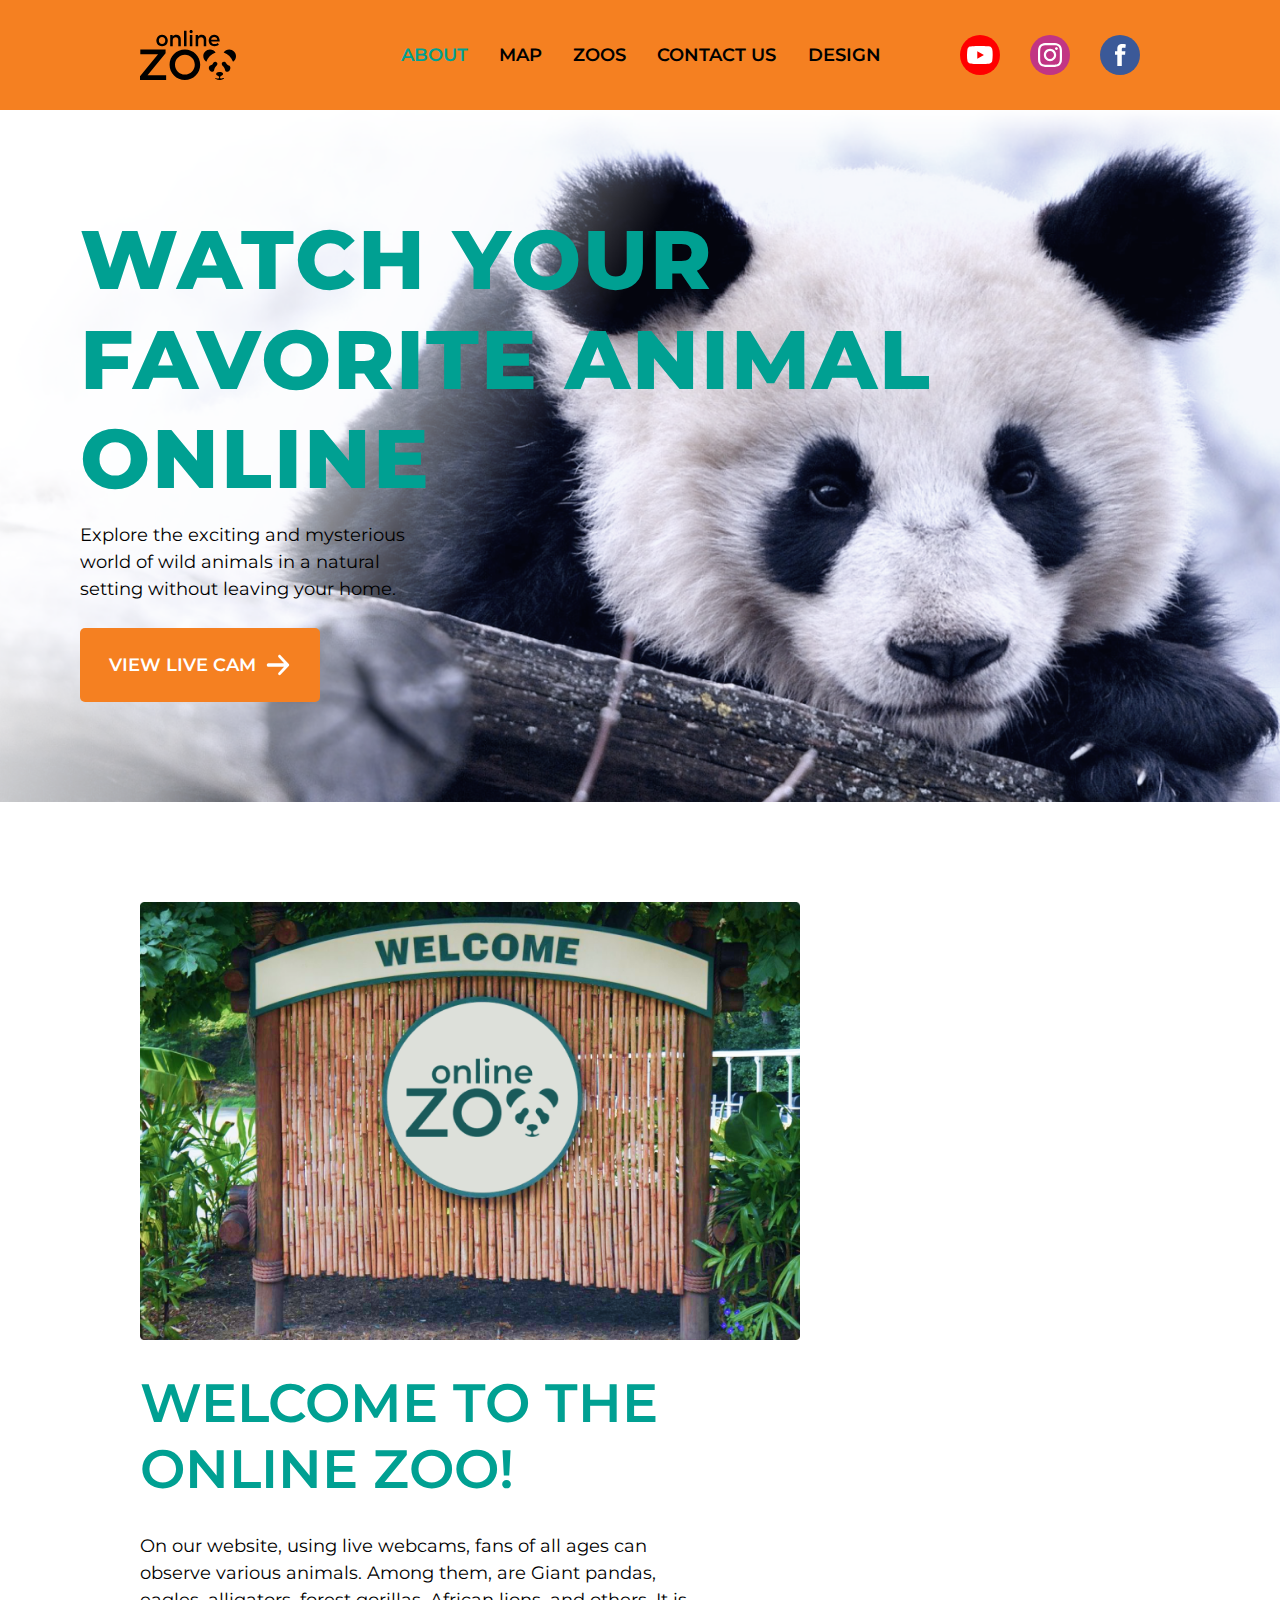
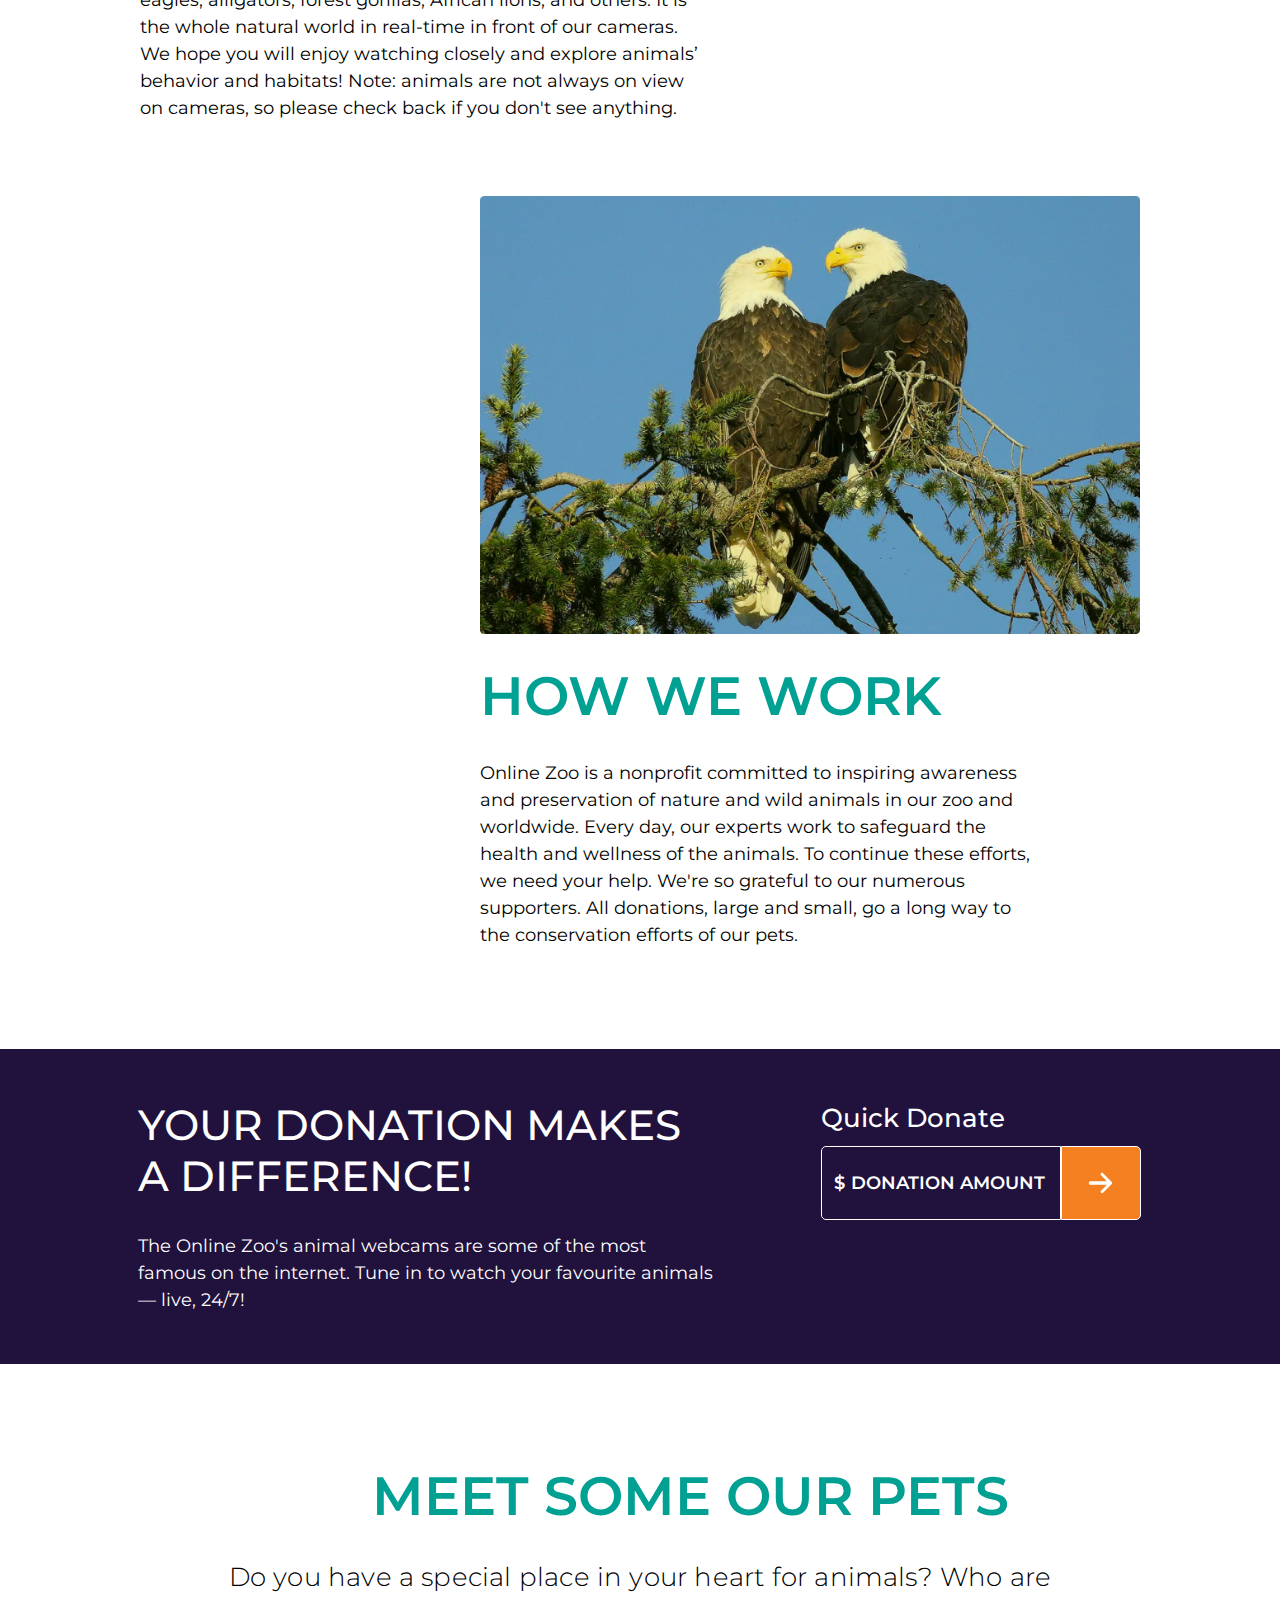
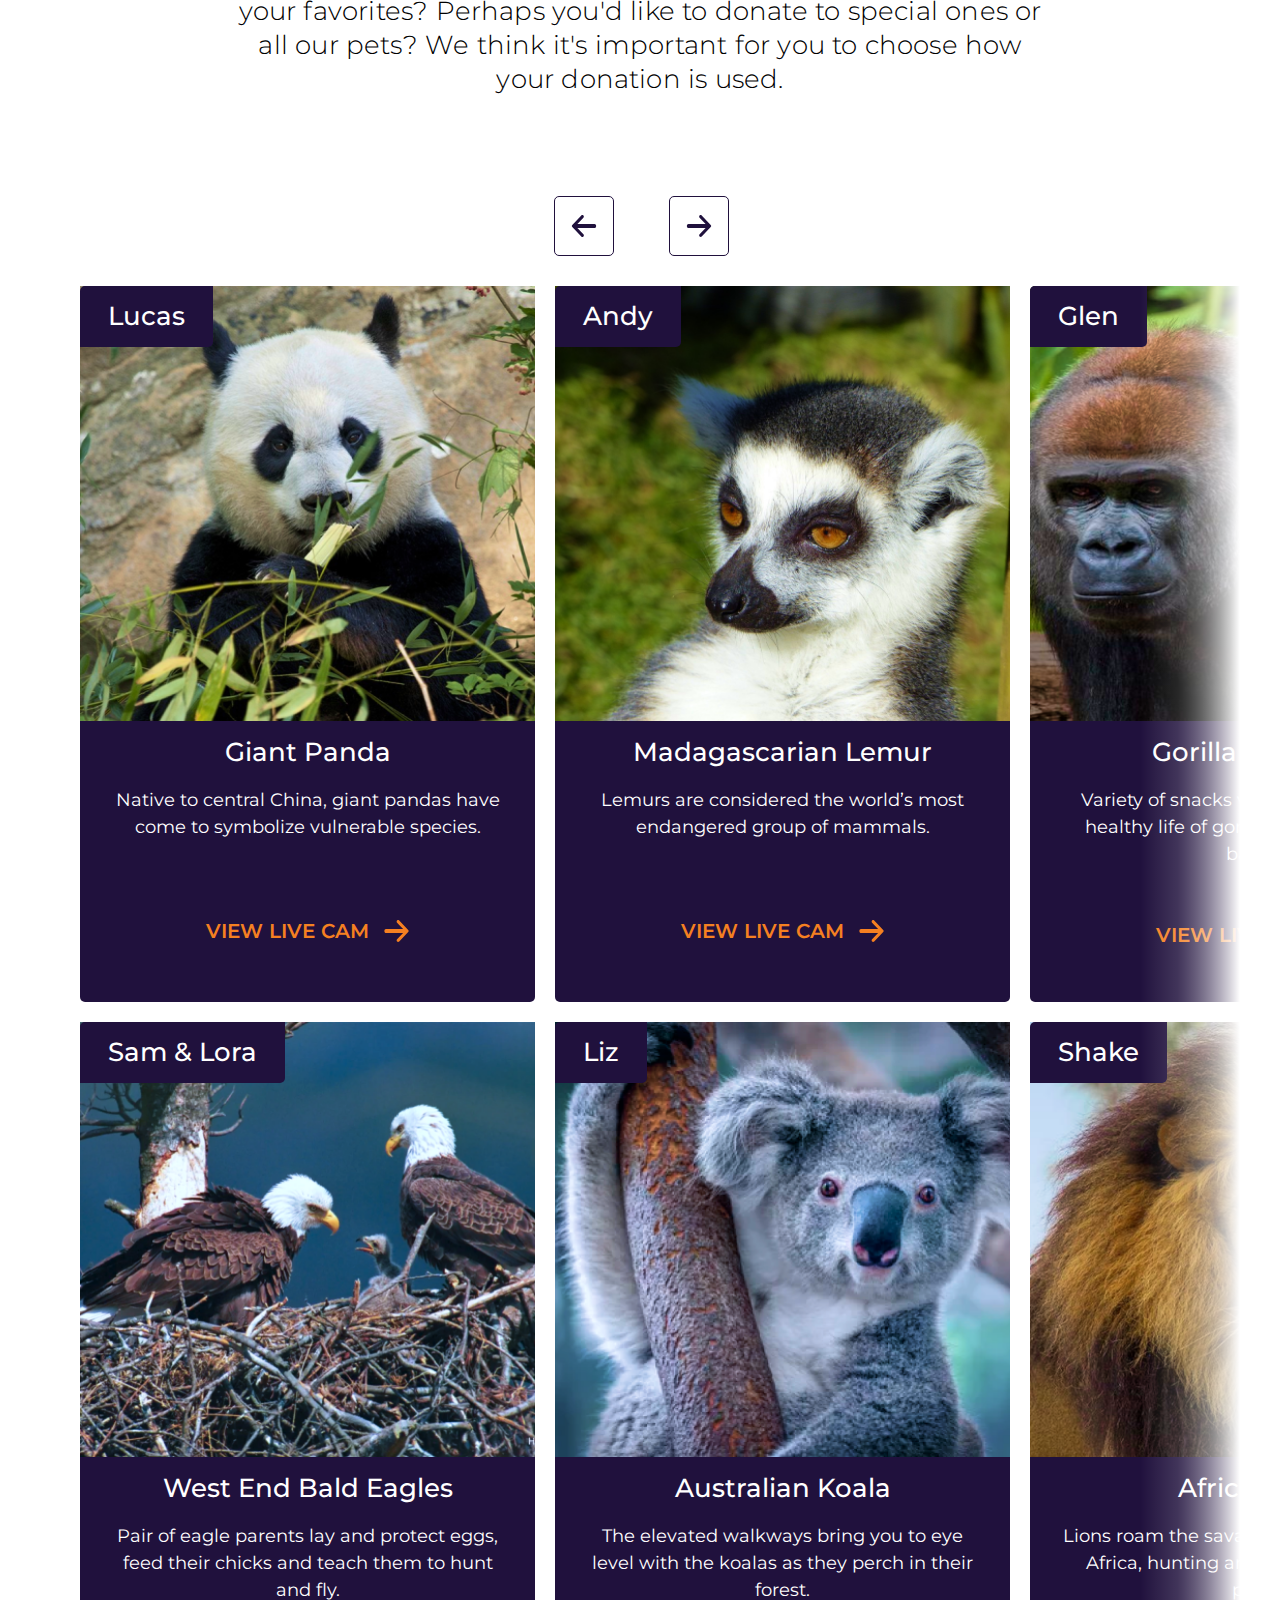
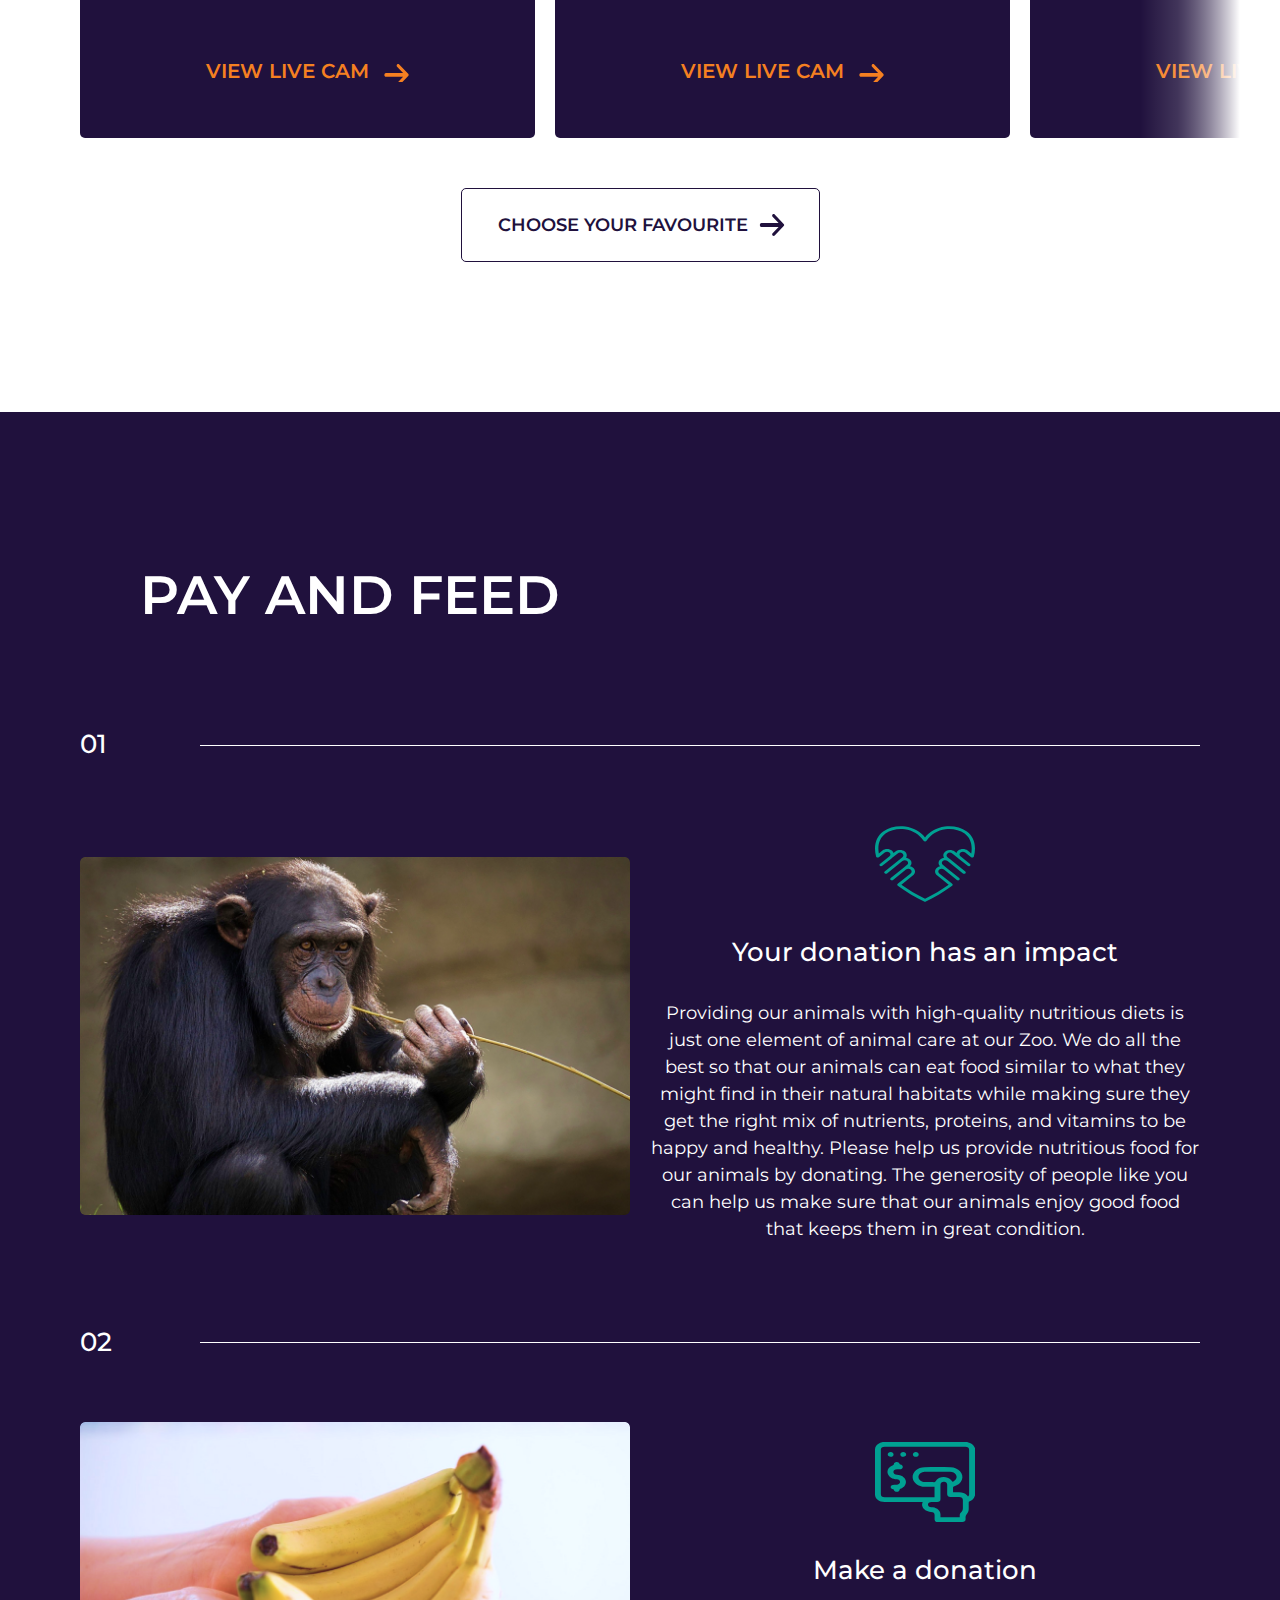
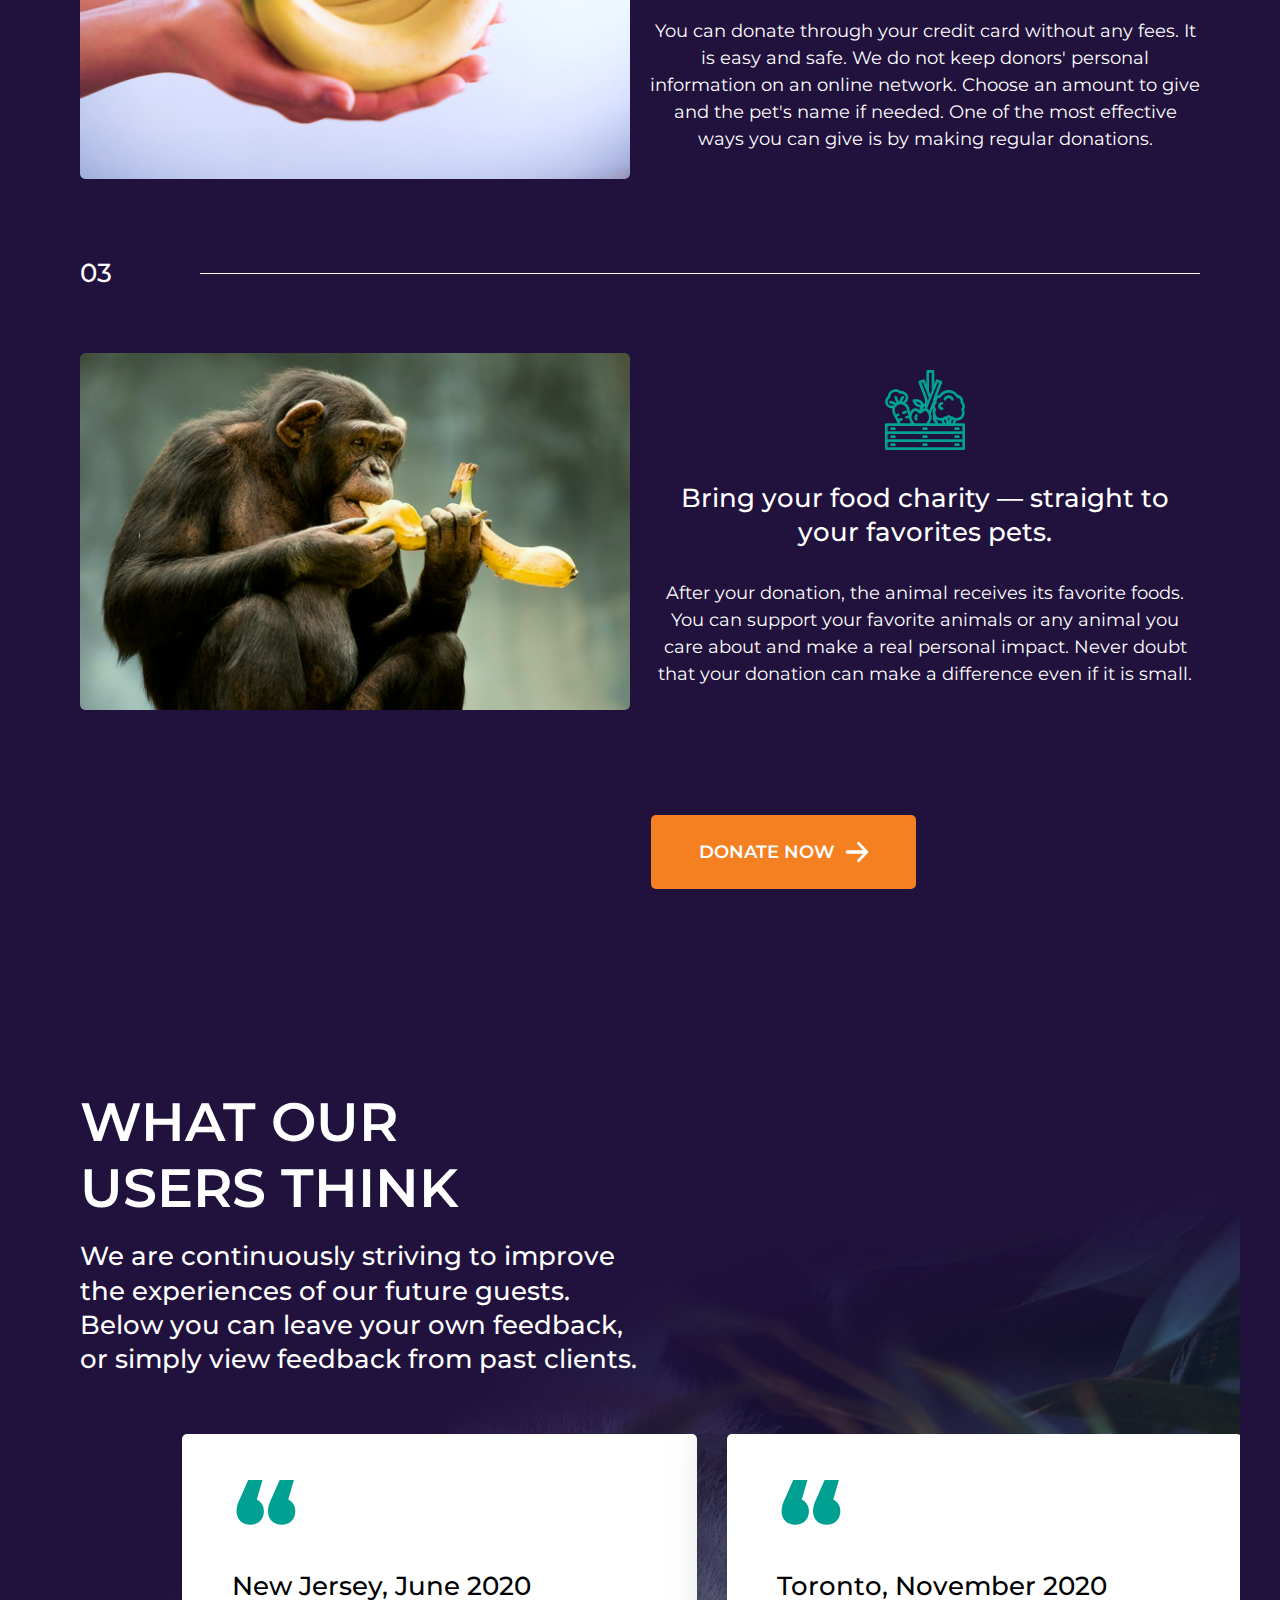
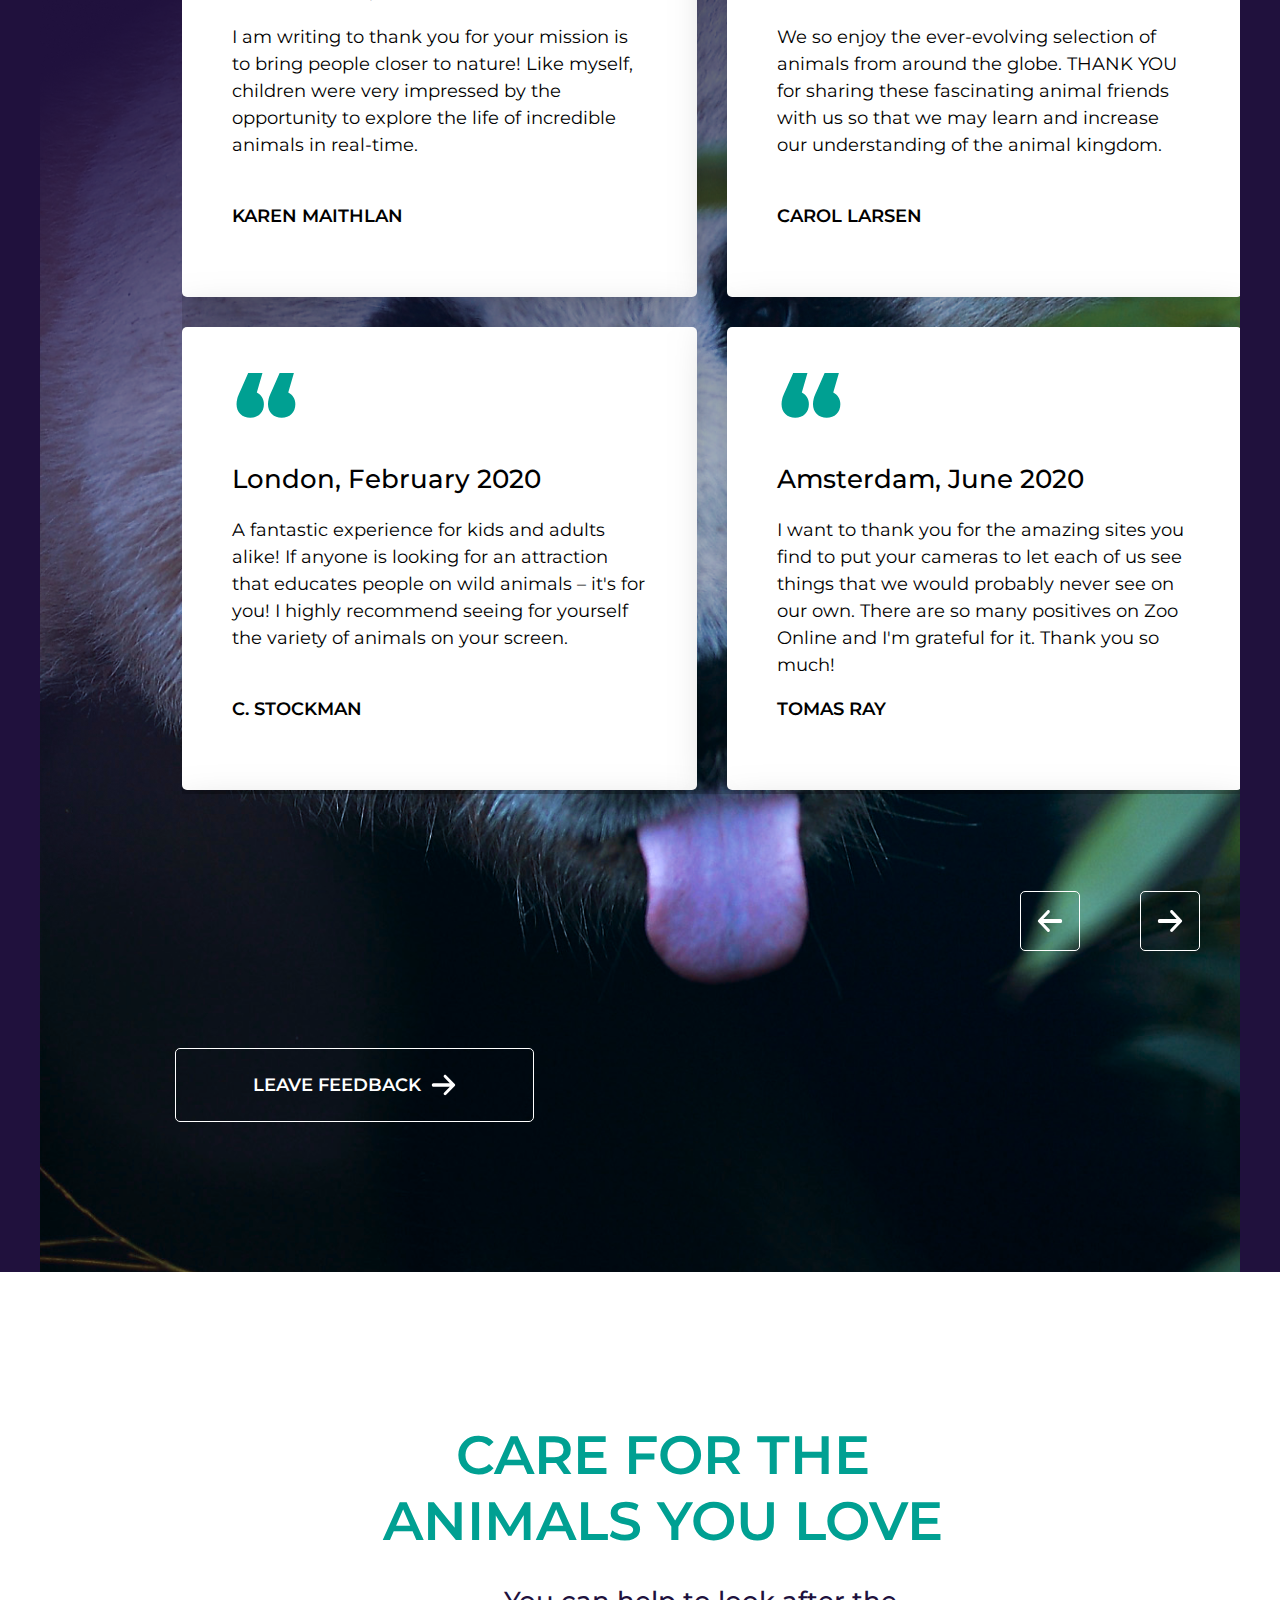
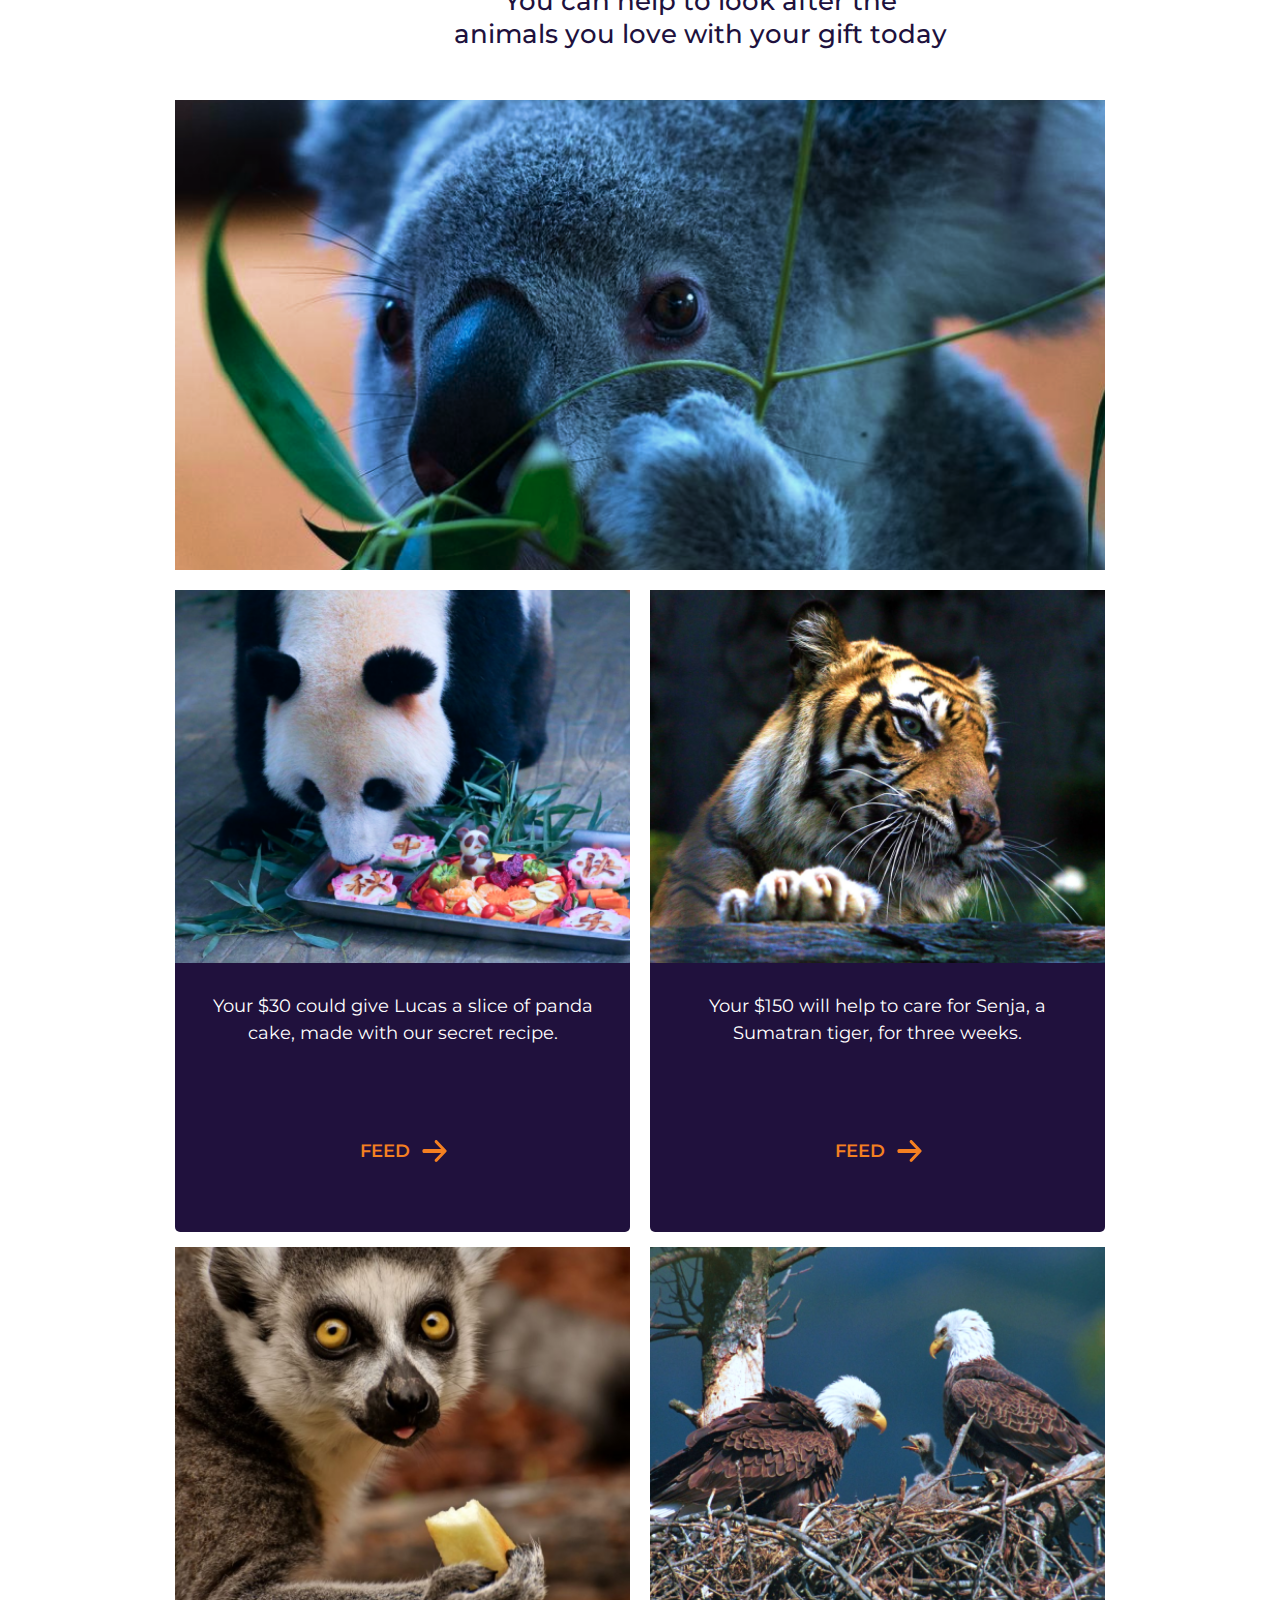
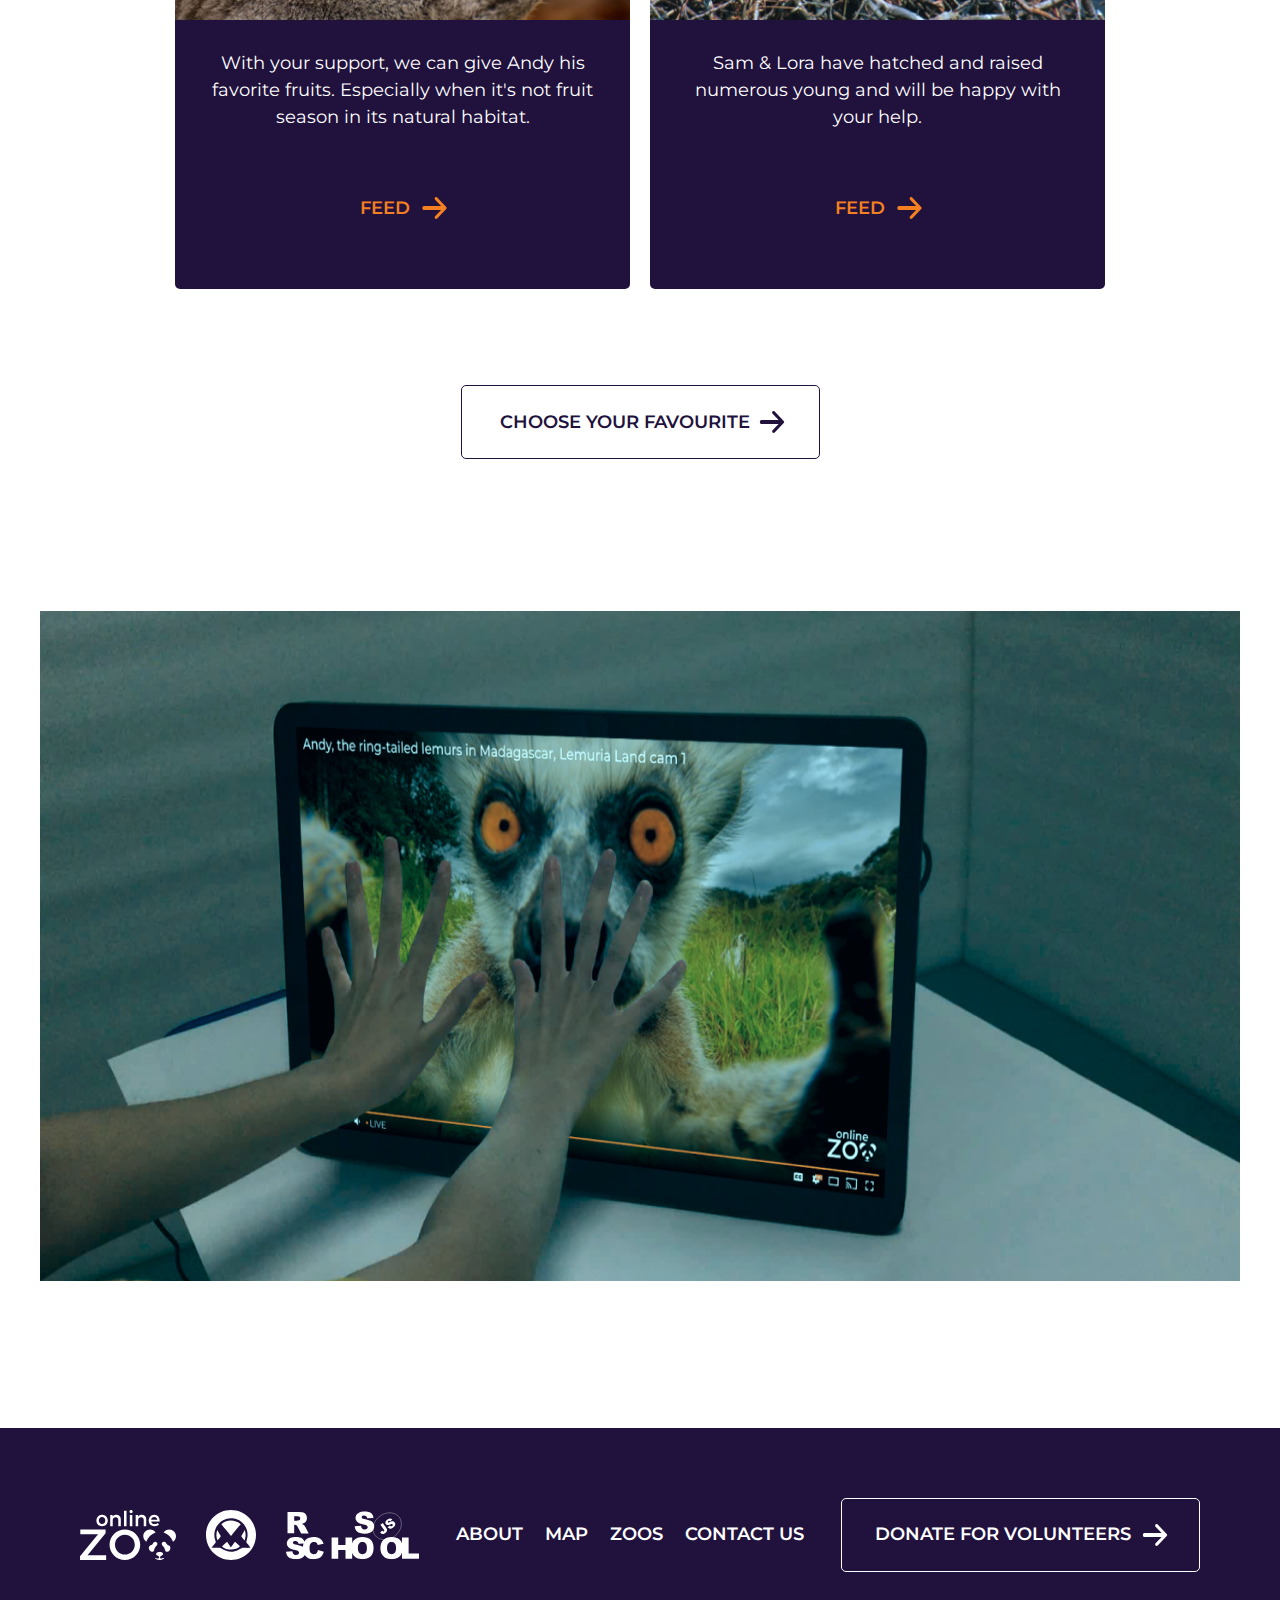
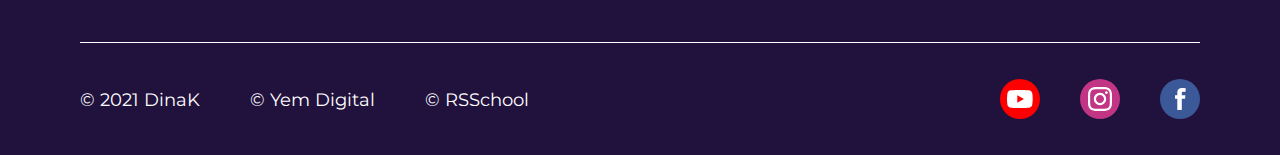
==== commit 78490a31: "fix: edit button's text" ====
--- a/index.html
+++ b/index.html
@@ -505,7 +505,7 @@
 						<div class="users-block__arrow button-right"></div>
 					</div>
 
-					<a class="users-block__button" href="#"> leave feedback 
+					<a class="users-block__button" href="#"> Leave feedback 
 						<img class="img-arrow" src="./assets/icons/arrow.svg" alt="">
 					</a>
 
@@ -571,7 +571,7 @@
 					<div class="care-block__dot"></div>
 				</div>
 
-				<a class="care-block__button" href="../map/map.html"> choose your favourite </a>
+				<a class="care-block__button" href="../map/map.html"> Choose Your Favourite </a>
 			</div>
 		</section>
 
@@ -614,7 +614,7 @@
 					</ul>
 				</nav>
 
-				<button class="footer__button"> donate for volunteers </button>
+				<button class="footer__button"> Donate for volunteers </button>
 			</section>
 
 			<div class="footer__border-first"></div>
--- a/pages/main/main.css
+++ b/pages/main/main.css
@@ -178,7 +178,7 @@
 }
 
 .watch-block {
-	background: url(../../assets/images/Background.png) center/contain no-repeat;
+	background: url(../../assets/main/watch-background.png) center/contain no-repeat;
 }
 
 .watch-block__content-item {
@@ -682,7 +682,7 @@
 	width: 1900px;
 	margin: 0 auto;
 	overflow: hidden;
-	background: url(../../assets/images/image\ 97.png) center no-repeat;
+	background: url(../../assets/main/users-background.png) center no-repeat;
 }
 
 .users-block__content-item {
@@ -1183,7 +1183,7 @@
 	}
 
 	.watch-block {
-		background: url(../../assets/images/Background.png) 70% 0%/1615px 710px no-repeat;
+		background: url(../../assets/main/watch-background.png) 70% 0%/1615px 710px no-repeat;
 	}
 
 	.watch-block__content {
@@ -1555,7 +1555,7 @@
 		width: 1200px;
 		margin: 0 auto 0;
 		overflow: hidden;
-		background: url(../../assets/images/image\ 97.png) bottom left no-repeat;
+		background: url(../../assets/main/users-background.png) bottom left no-repeat;
 	}
 
 	.users-block__content-item {
@@ -1973,7 +1973,7 @@
 	}
 	
 	.watch-block {
-		background: url(../../assets/images/Background.png) bottom/777px 350px no-repeat;	
+		background: url(../../assets/main/watch-background.png) bottom/777px 350px no-repeat;	
 	}
 	
 	.watch-block__content-item {
@@ -2356,7 +2356,7 @@
 		width: 640px;
 		margin: 0 auto 0;
 		overflow: hidden;
-		background: #20113D url(../../assets/images/image\ 97.png) 0% 112%/ 975px 850px no-repeat;
+		background: #20113D url(../../assets/main/users-background.png) 0% 112%/ 975px 850px no-repeat;
 	}
 
 	.users-block__content-item {
@@ -2818,7 +2818,7 @@
 	}
 	
 	.watch-block {
-		background: url(../../assets/images/Background.png) bottom/390px 180px no-repeat;	
+		background: url(../../assets/main/watch-background.png) bottom/390px 180px no-repeat;	
 	}
 
 	.watch-block__content {
@@ -3188,7 +3188,7 @@
 		width: 320px;
 		margin: 0 auto 0;
 		overflow: hidden;
-		background: #20113D url(../../assets/images/image\ 97.png) bottom left/ 450px 380px no-repeat;
+		background: #20113D url(../../assets/main/users-background.png) bottom left/ 450px 380px no-repeat;
 	}
 
 	.users-block__content-item {
@@ -3539,761 +3539,3 @@
     	margin-top: -3px;
 	}	
 }
-
-@media (max-width: 319px) {
-	.block-title.mobile {
-		font-family: Montserrat;
-		font-style: normal;
-		font-weight: 500;
-		font-size: 25px;
-		line-height: 32px;
-		text-transform: uppercase;
-		color: var(--green);
-	}
-	
-	.header .header__background {
-		align-items: center;
-	}
-	.header__content {
-		height: 90px;
-		background: var(--orange);
-		width: 100%;
-		justify-content: center;
-		z-index: 12;
-	}
-
-	.logo {
-    	margin: 5px 0;
-	}
-
-	.header__nav,
-	.header__icons {
-		display: none;
-	}
-
-	body.lock {
-		overflow: hidden;
-	}
-
-	.header__burger {
-		display: block;
-		position: relative;
-		width: 30px;
-		height: 22px;
-		z-index: 3;
-		margin: 0 0 0 170px;
-	}
-
-	.header__burger:hover {
-		cursor: pointer;
-	}
-	.header__burger:before,
-	.header__burger:after {
-			content: '';
-			position: absolute;
-			width: 100%;
-			height: 3px;
-			left: 0;
-			background: #000000;
-			transition: all 0.5s ease-in-out 0.2s;
-	}
-	.header__burger:before {
-			top: 0;
-	}
-	.header__burger:after {
-			bottom: 0;
-	}    
-	.header__burger span {
-			position: absolute;
-			width: 100%;
-			height: 3px;
-			background: #000000;
-			top: 9px;
-			transition: all 0.5s ease-in-out 0.2s;
-	}
-
-	.header__burger.active:before {
-			transform: rotate(45deg);
-			top: 10px;
-			transition: all 0.5s ease-in-out 0.2s;
-			height: 4px;
-			background: #FFFFFF;
-	}
-	.header__burger.active:after {
-			transform: rotate(-45deg);
-			bottom: 8px;
-			transition: all 0.5s ease-in-out 0.2s;
-			height: 4px;
-			background: #FFFFFF;
-	}
-	.header__burger.active span {
-			transform: scale(0);
-			transition: all 0.5s ease-in-out 0.2s;
-	}
-
-	.header__nav {
-		position: fixed;
-		right: -100%;
-		top: 0;
-		width: 100%;
-		height: 100%;		
-		margin: 0;
-		background: #20113D;
-
-		display: flex; 
-		flex-direction: column;   
-		align-items: center;    
-		justify-content: center;
-		text-align: center;
-		transition: all 0.5s ease-in-out 0.2s;
-	}
-
-	.header__nav.active {
-		position: fixed;
-		right: 0;
-		transition: all 0.5s ease-in-out 0.2s;	
-	} 
-	.header__nav-list {
-		width: 121px;
-		height: 295px;
-		flex-direction: column;
-		align-items: center;
-		justify-content: center;
-	}
-
-	.header__nav-list-item:first-child {
-		margin: 0 auto 25px;
-	}
-	.header__nav-list-item:last-child {
-		margin: 20px auto 0;
-	}
-
-	.header__nav-list-item {
-		margin: 20px auto;
-	}
-
-	.header__link.text__link {
-		color: #fff;
-	}
-	.text__link:hover {
-		border-bottom: 2px solid #fff;
-	}
-
-	.header__link.header__nav-list-item-active {
-		color: var(--green);
-		cursor: default;
-	}
-
-	.header__nav-list-item-active:hover {
-		border-bottom: none;
-	}
-
-	.watch-block__content,
-	.welcome-block__content,
-	.donate-block__content,
-	.meet-block__info,
-	.feed-block__content,
-	.users-block__content-item,
-	.care-block__content {
-		max-width: 300px;
-		margin: 0 auto;
-		display: flex;
-		flex-direction: column;
-		justify-content: space-between;
-		align-items: center;
-		width: 100%;
-	}
-	.watch-block {
-		background: url(../../assets/images/Background.png) bottom/390px 180px no-repeat;	
-	}
-
-	.watch-block__content {
-		margin: 0 auto 160px;
-	}
-
-	.watch-block__content-item {
-		margin: 20px 10px;
-	}
-
-	.watch-block__title {
-		font-weight: 800;
-		font-size: 38px;
-		line-height: 44px;
-		letter-spacing: 0.01em;
-	}
-
-	.watch-block__subtitle {
-		max-width: 300px;
-		margin: 20px 0 30px;
-	}
-
-	.watch-block__button {
-		padding: 26px 45px;
-		width: 300px;
-		height: 45px;
-		background: var(--orange);
-		border-radius: 5px;
-	}
-
-	.welcome-block {
-		margin: 0;
-	}
-
-	.welcome-block__content {
-		margin: 0 auto;
-	}
-
-	.welcome-block__first {
-		flex-direction: column-reverse;
-		margin: 50px 0 0;
-		text-align: start;
-	}
-
-	.welcome-block__second {
-		flex-direction: column;
-		align-items: start;
-		margin: 50px 0;
-		text-align: start;
-	}
-
-	.welcome-block__content-item {
-		padding: 30px 10px 0 10px;
-		align-items: start;
-		text-align: start;
-	}
-	
-	.welcome-block__content-item:first-child {
-		margin-right: 0;
-	}
-	.welcome-block__content-item:last-child {
-		margin-left: 0;
-	}
-
-	.welcome-block__title {
-		text-align: start;
-		margin: 0 0 20px ;
-	}
-
-	.welcome-block__img {
-		max-width: 320px;
-		object-fit: contain;
-	}
-
-	.donate-block__content {
-		justify-content: space-between;
-		align-items: center;
-		padding: 30px 0 50px;
-		text-align: center;
-	}
-
-	.donate-block__info {
-		max-width: 300px;
-		margin: 0;
-		text-align: center;
-	}
-
-	.donate-block__title {
-		font-weight: 500;
-		font-size: 26px;
-		line-height: 32px;
-	}
-	.donate-block__subtitle {
-		margin: 30px auto;
-	}
-
-	.donate-block__quick-donate-form {
-		display: flex;
-		flex-direction: row;
-		justify-content: center;
-		
-		width: 300px;
-		height: 45px;
-		border-radius: 5px;
-	}
-
-	.donate-block__quick-donate {
-		width: 300px;
-		height: 45px;
-	}
-
-	.donate-block__quick-donate span {
-		position: absolute;
-		top: 13px;
-		left: 6px;
-	}
-
-	.donate-block__quick-donate-input {
-		width: 240px;
-		height: 48px;
-		padding: 16px 32px;
-		margin: 0;
-		font-size: 16px;
-		line-height: 20px;
-	}
-
-	.donate-block__quick-donate-button {
-		padding: 11px 12px;	
-		width: 60px;
-		height: 48px;	
-	}	
-	
-	.meet-block__content {
-		width: 320px;
-		margin: 0 auto 0;
-		text-align: center;
-	}
-
-	.meet-block__info {
-		margin: 0 auto;
-		padding: 50px 0;
-	}	
-
-	.meet-block__subtitle {
-		max-width: 300px; 
-		font-family: Montserrat;
-		font-size: 20px;
-		font-weight: 600;
-		line-height: 130%;
-		margin: 20px 0 30px;
-		text-align: center;
-	}
-
-	.meet-block__slider-gradient,
-	.meet-block__button {
-		display: none;
-	}
-
-	.meet-block__arrows {
-		order: 4;
-		margin: 20px 0 0 0;
-	}
-
-	.meet-block__slider {
-		width: 310px;
-		height: 550px;
-		padding: 10px;
-		align-self: flex-start;
-		order: 3;
-	}
-
-	.meet-block__slider-cards {
-		flex-wrap: nowrap;
-		height: 540px;
-		margin: 0;
-	}
-
-	.meet-block__card {
-		margin: 0 20px 20px 0;
-		width: 290px;
-		height: 540px;
-	}
-
-	.meet-block__card:hover {
-		z-index: 2;
-		transform: scale(1.025);
-	}
-
-	.meet-block__card-name {
-		padding: 12px 28px;
-	}
-
-	.meet-block__card-type {
-		font-size: 24px;
-		margin: 10px auto 0;
-	}
-	
-	.meet-block__card-image {
-		height: 240px;
-		width: 290px;
-		object-fit: cover;
-		top: 0;
-	}
-
-	.meet-block__card-info {
-    color: #FFFFFF;
-    margin: 20px 20px 20px;
-	}
-
-	.meet-block__card-button {
-		margin-bottom: 10px;
-	}
-
-	.feed-block__content {
-		max-width: 320px;
-		padding: 30px 0 50px;
-	}	
-
-	.feed-block__title.white,
-	.users-block__title.white {
-		color: #FFFFFF;
-	}
-
-	.feed-block__section {
-		margin: 46px 0 0;
-		align-items: center;
-	}
-
-	.feed-block__first {
-		width: 100%;
-		justify-content: space-around;
-		align-items: center;
-		margin: 0 5px;
-	}
-
-	.feed-block__border {
-		width: 270px;
-	}
-
-	.feed-block__second {
-		display: flex;
-		flex-direction: column;
-		justify-content: center;
-		align-items: center;
-		margin-top: 40px;
-	} 
-
-	.feed-block__image {
-		width: 320px;
-		margin: 0;
-	}
-
-	.feed-block__info {
-		align-items: center;
-		text-align: center;
-		margin: 0 10px;
-	}
-
-	.feed-block__icon {
-		margin-top: 30px;
-	}
-
-	.feed-block__button {
-		margin: 50px 0 0;
-		width: 300px;
-		height: 45px;
-	}
-
-	.users-block__content {
-		width: 320px;
-		margin: 0 auto 0;
-		overflow: hidden;
-		background: #20113D url(../../assets/images/image\ 97.png) bottom left/ 450px 380px no-repeat;
-	}
-
-	.users-block__content-item {
-		width: 320px; 
-		margin: 50px auto 330px;
-	}
-
-	.users-block__info {
-		width: 300px; 
-		margin: 0 10px;
-		display: flex;
-		flex-direction: column;
-		justify-content: space-between;
-		align-items: center;
-		overflow: hidden;
-	}
-
-	.users-block__info-item {
-		display: flex;
-		flex-direction: column;
-		margin: 0 0 50px 0;
-		text-align: center;
-	}
-
-	.users-block__title {
-		font-style: normal;
-		font-weight: 500;
-		font-size: 26px;
-		line-height: 32px;
-	}
-
-	.users-block__subtitle {
-		width: 300px;
-		font-weight: normal;
-
-		font-size: 18px;
-		line-height: 150%;
-	}
-
-	.users-block__carousel {
-		overflow: hidden;
-		margin: 0;
-		width: 300px;
-	}
-
-	.users-block__cards {
-		display: flex;
-		flex-direction: row;
-		flex-wrap: nowrap;
-		height: 549px;
-	}
-
-	.users-block__card {
-		width: 300px;
-		height: 500px;
-		margin: 0 10px 0 0;
-		justify-content: space-between;
-		align-items: center;
-		padding: 10px;
-	}
-
-	.users-block__card:hover {
-		cursor: pointer;
-	}
-	
-	.users-block__place {
-		margin: 10px 0 0;
-		width: 280px;
-		text-align: center;
-	}
-
-	.users-block__info-text {
-		margin: 10px 0;
-		width: 275px;
-		padding: 5px;
-		text-align: center;
-	}
-
-	.users-block__icon {
-		padding: 10px;
-		margin: 0 0 0 -10px;
-		align-self: flex-start;
-	}
-
-	.users-block__arrows {
-		display: none;
-	}
-
-	.users-block__dots,
-	.care-block__dots {
-		margin: 30px 0;
-		display: flex;
-		align-items: center;
-		justify-content: space-between;
-		padding: 0px;
-		width: 200px;
-		height: 15px;
-	}
-
-	.users-block__dot,
-	.care-block__dot {
-		width: 1px;
-		height: 1px;
-		border-radius: 50%;
-		box-sizing: border-box;
-		flex: none;
-		order: 3;
-		flex-grow: 0;
-		padding: 5px;
-	}
-
-	.users-block__dot {
-		border: 1px solid #fff;
-	}
-	
-	.care-block__dot:hover {
-		cursor: pointer;
-	}
-
-	.users-block__dot.active {
-		background: #fff;
-	}
-
-	.care-block__dot {
-		border: 1px solid #20113D;
-	}
-
-	.care-block__dot.active {
-		background: #20113D;
-	}
-
-	.users-block__button {
-		margin: 20px 0 0 0;
-		padding: 8px 67px 0 45px;
-		background: transparent url(../../assets/icons/arrow.svg) 232px 14px no-repeat;
-		width: 299px;
-		height: 45px;
-		box-sizing: border-box;
-		border-radius: 5px;
-	}
-
-	.users-block__button:hover {
-		background: var(--green) url(../../assets/icons/arrow.svg) 232px 14px no-repeat;
-	}
-
-	.care-block__content {
-		margin: 50px auto 80px;
-		width: 320px;
-		align-items: center;
-		overflow: hidden;
-	}
-
-	.care-block__subtitle {
-		margin: 30px auto 30px;
-		font-size: 18px;
-		line-height: 150%;
-	}
-
-	.care-block__cards {
-		width: 310px;
-		padding: 5px;
-		overflow: hidden;
-	}
-
-	.care-block__cards-item {
-		flex-direction: row;
-		flex-wrap: nowrap;
-		background: var(--darkorange);
-		position: relative;
-		left: 0;
-	}
-
-	.care-block__card:first-child {
-		display: none;
-	}
-
-	.care-block__card {
-		margin: 0 10px 0 0;
-		width: 300px;
-		height: 570px;
-		flex-direction: column;
-		justify-content: start;
-	}
-
-	.care-block__card:hover {
-		z-index: 2;
-		transform: scale(0.97);
-	}
-
-	.care-block__card-image {
-		width: 300px;
-	}
-
-	.care-block__card-info {
-		width: 100%;
-		padding: 70px 15px 30px;
-		display: flex;
-		flex-direction: column;
-		justify-content: space-between;
-		align-items: center;
-	}
-
-	.care-block__card-text {
-		width: 260px;
-		margin-bottom: 20px;
-	}
-
-	.care-block__card-button {
-		margin: 0;
-	}
-
-	.care-block__button {
-    	margin: 20px auto 80px;
-		padding: 8px 33px 8px 6px;
-		width: 300px;
-		height: 45px;
-		background: transparent url(../../assets/icons/arrow-blue.svg) 265px 12px no-repeat;
-	}
-
-	.care-block__button:hover {
-		background: #20113D url(../../assets/icons/arrow.svg) 265px 12px no-repeat;
-	}
-
-	.care-block__image {
-		margin: 0;
-		width: 320px;
-	}
-
-	.footer__content {
-		width: 280px;
-		margin: 0 auto;
-	}
-
-	.footer__navigation {
-		margin: 50px 0 30px;
-		flex-direction: column;
-		align-items: center;
-	}
-
-	.footer__partners {
-		flex-direction: column;
-		align-items: center;
-		margin: 0 auto;
-	}
-
-	.footer__partner:nth-child(2) {
-		margin: 30px 0;
-	}
-
-	.footer__nav {
-		margin: 50px 0;
-	}
-
-	.footer__nav-list {
-		width: 300px;
-		justify-content: space-between;
-	}
-
-	.footer__nav-list-item {
-		margin: 0;
-	}
-	.footer__nav-list-item:first-child {
-		margin-left: 0;
-	}
-	.footer__nav-list-item:last-child {
-		margin-right: 0;
-	}
-
-	.text__link.footer__link {
-		font-family: Montserrat;
-		font-weight: 600;
-		font-size: 16px;
-		line-height: 20px;
-	}
-
-	.footer__button {
-		margin: 0;
-		width: 299px;
-		height: 45px;
-		padding: 8px 30px 8px 5px;
-		background: #20113D url(../../assets/icons/arrow.svg) 269px 10px/24px 22px no-repeat;
-	}
-
-	.footer__border-first {
-		display: none;
-	}
-	
-	.footer__info {
-		flex-direction: column;
-		justify-content: center;
-		align-items: center;
-		margin-bottom: 50px;
-	}
-
-	.header__icons__list-item {
-		margin: 0 25px;
-		order: 1;
-	}
-
-	.footer__border-second	{
-		display: block;
-		width: 300px;
-		height: 0px;
-		border-top: 1px solid #FFFFFF; 
-		margin: 30px 0;
-		order: 2;
-	}
-
-	.footer__copyrights {
-		order: 3;
-		display: flex;
-		flex-direction: column;
-		width: 130px;		
-	}
-
-	.footer__copyrights-item:nth-child(2) {
-    margin: 30px auto;
-	}	
-}
